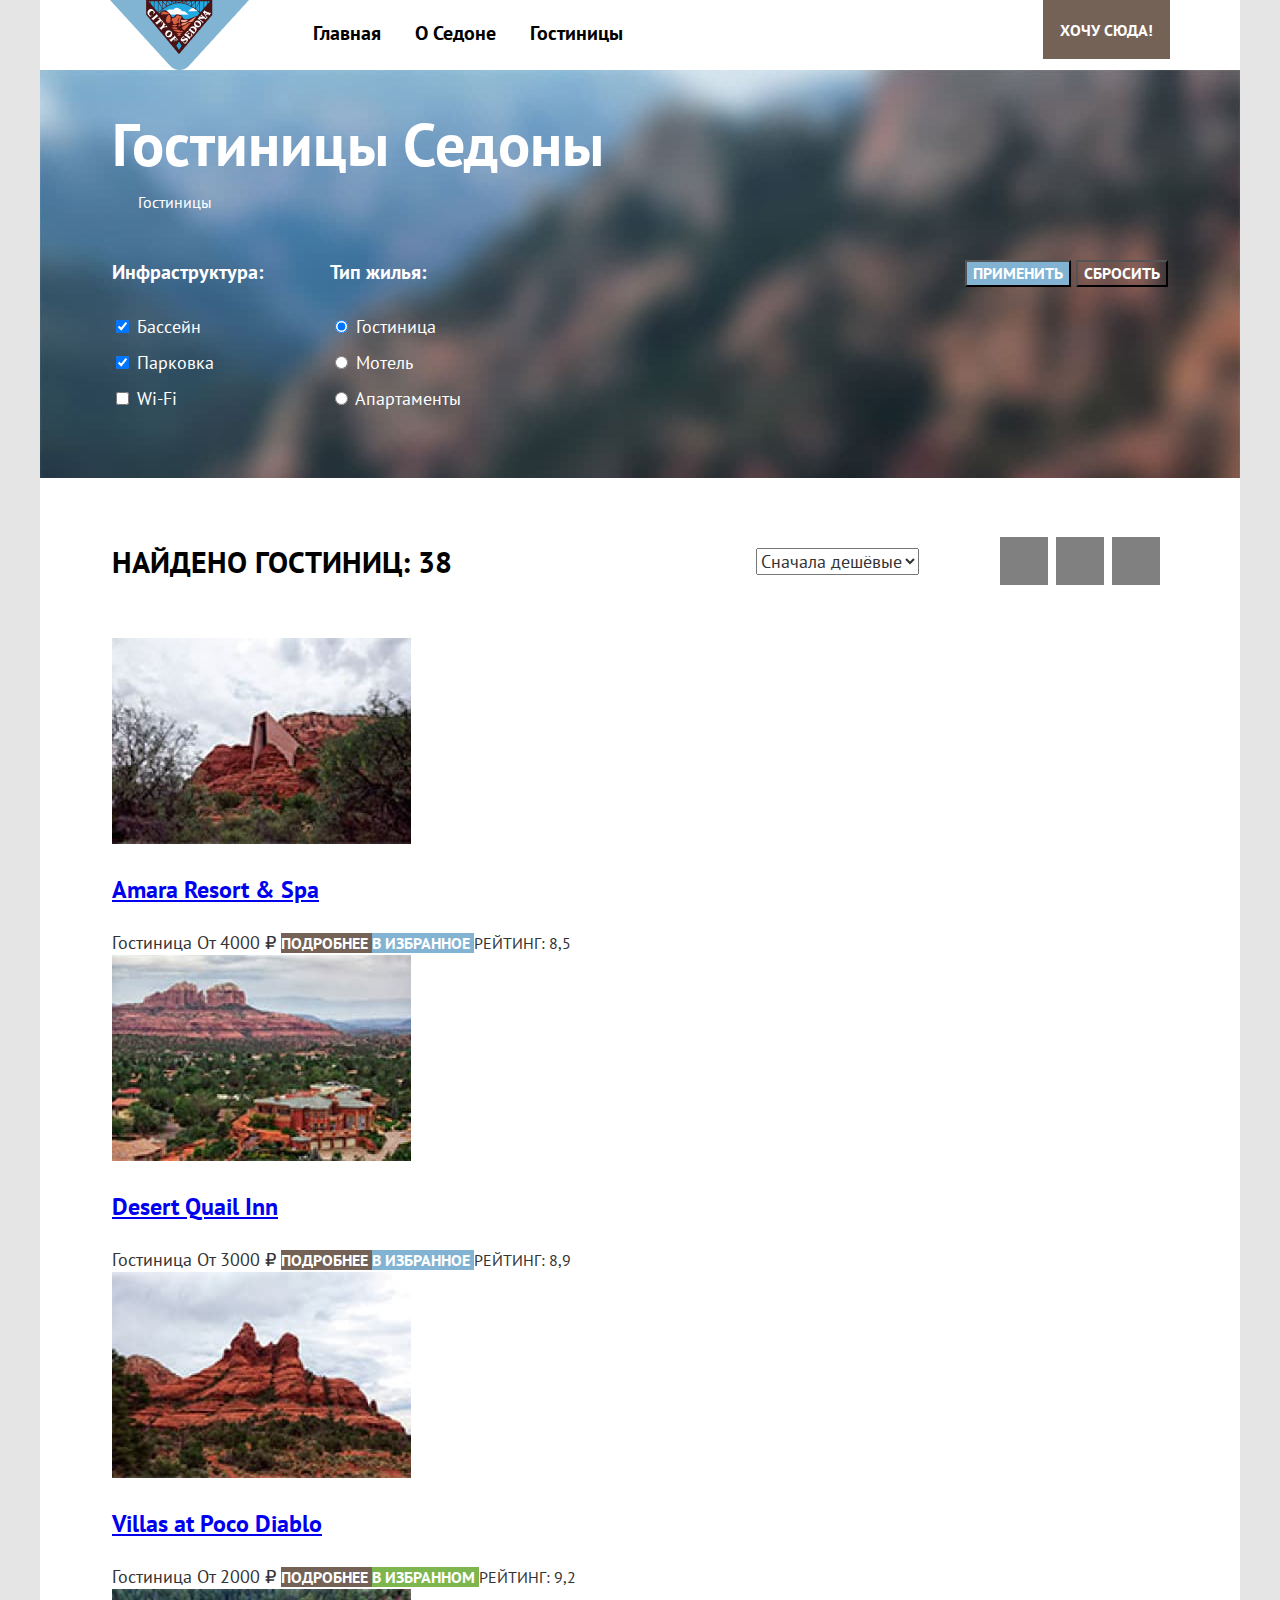
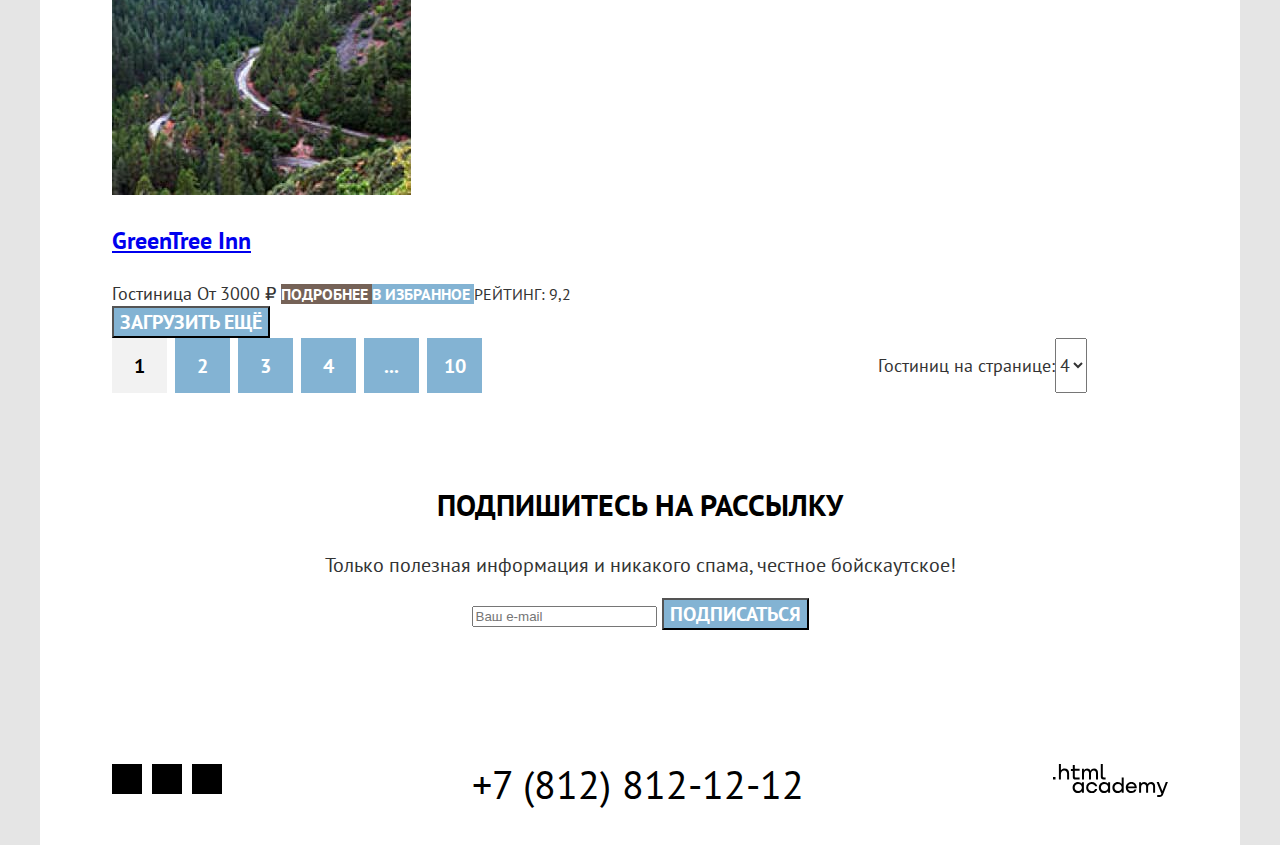
==== catalog.html @ 5d9c69cf "Микросетки на флексах" ====
<!DOCTYPE html>
<html lang="ru">
  <head>
    <meta charset="utf-8">
    <title>Каталог</title>
    <link rel="stylesheet" href="styles/styles.css">
  </head>
  <body>
    <div class="page-container">
      <header class="page-header">
        <nav class="navigation">
          <a class="navigation-logo" href="index.html">
            <img class="page-header-logo" src="images/logo-header.png" width="139" height="70" alt="Логотип города Седона">
          </a>
          <ul class="navigation-list">
            <li class="navigation-item">
              <a href="index.html" class="navigation-link">
                Главная
              </a>
            </li>
            <li class="navigation-item">
              <a href="#" class="navigation-link">
                О Седоне
              </a>
            </li>
            <li class="navigation-item">
              <a class="navigation-link navigation-link-current">
                Гостиницы
              </a>
            </li>
          </ul>
          <ul class="navigation-list navigation-user">
            <li class="navigation-item">
              <a href="#" class="navigation-link navigation-link-current">
                <span class="visually-hidden">
                  Поиск
                </span>
              </a>
            </li>
            <li class="navigation-item">
              <a href="#" class="navigation-link">
                <span class="visually-hidden">
                  Избранное
                </span>
              </a>
            </li>
            <li class="navigation-item">
              <a class="navigation-link button button-brown">
                Хочу сюда!
              </a>
            </li>
          </ul>
        </nav>
      </header>
      <main class="main-inner main-container">
        <section class="inner-header">
          <h1 class="inner-header-title">
            Гостиницы Седоны
          </h1>
          <ul class="breadcrumbs">
            <li class="breadcrumbs-item">
              <a class="breadcrumbs-link" href="index.html">
                <span class="visually-hidden">Главная</span>
              </a>
            </li>
            <li class="breadcrumbs-item">
              <a class="breadcrumbs-link">
                Гостиницы
              </a>
            </li>
          </ul>
          <section class="catalog-filter">
            <h2 class="visually-hidden">
              Фильтрация гостиниц
            </h2>
            <form class="catalog-filter-form" method="get" action="https://echo.htmlacademy.ru/">
              <fieldset class="catalog-filter-group">
                <legend class="catalog-filter-title">
                  Инфраструктура:
                </legend>
                <ul class="catalog-filter-list">
                  <li class="catalog-filter-item">
                    <label class="control">
                      <input class="control-input" type="checkbox" name="pool" checked>
                      Бассейн
                    </label>
                  </li>
                  <li class="catalog-filter-item">
                    <label class="control">
                      <input class="control-input" type="checkbox" name="parking" checked>
                      Парковка
                    </label>
                  </li>
                  <li class="catalog-filter-item">
                    <label class="control">
                      <input class="control-input" type="checkbox" name="wi-fi">
                      Wi-Fi
                    </label>
                  </li>
                </ul>
              </fieldset>
              <fieldset class="catalog-filter-group">
                <legend class="catalog-filter-title">
                  Тип жилья:
                </legend>
                <ul class="catalog-filter-list">
                  <li class="catalog-filter-item">
                    <label class="control">
                      <input class="control-input" type="radio" name="hotel" checked>
                      Гостиница
                    </label>
                  </li>
                  <li class="catalog-filter-item">
                    <label class="control">
                      <input class="control-input" type="radio" name="motel">
                      Мотель
                    </label>
                  </li>
                  <li class="catalog-filter-item">
                    <label class="control">
                      <input class="control-input" type="radio" name="apartments">
                      Апартаменты
                    </label>
                  </li>
                </ul>
              </fieldset>
              <div class="catalog-filter-buttons">
                <button class="button catalog-filter-button-submit button-blue" type="submit">
                  Применить
                </button>
                <button class="button catalog-filter-button-reset" type="reset">
                  Сбросить
                </button>
              </div>
            </form>
          </section>
        </section>
        <section class="catalog-products">
          <div class="catalog-products-wrapper">
            <h2 class="catalog-products-title">
              Найдено гостиниц: 38
            </h2>
            <select class="select-control" aria-label="Сортировка">
              <option value="cheap">
                Сначала дешёвые
              </option>
            </select>
            <a href="#" class="button button-current">
              <span class="visually-hidden">
                Показать карточки
              </span>
            </a>
            <a href="#" class="button">
              <span class="visually-hidden">
                Показать карточки с описанием
              </span>
            </a>
            <a href="#" class="button">
              <span class="visually-hidden">
                Показать список
              </span>
            </a>
          </div>
          <ul class="product-list">
            <li class="product-card">
              <a class="product-card-link" href="#">
                <img class="product-card-image" src="images/hotel-1.jpg" width="299" height="206" alt="Отель Седоны">
                <h3 class="product-card-title">
                  Amara Resort & Spa
                </h3>
              </a>
              <span class="product-card-type-of-housing">
                Гостиница
              </span>
              <span class="product-card-price">
                От 4000 ₽
              </span>
              <a class="button button-more button-brown" href="#">
                Подробнее
              </a>
              <a class="button button-favourites button-blue" href="#">
                В избранное
              </a>
              <span class="visually-hidden">
                4 звезды
              </span>
              <span class="product-card-rating">
                Рейтинг: 8,5
              </span>
            </li>
            <li class="product-card">
              <a class="product-card-link" href="#">
                <img class="product-card-image" src="images/hotel-2.jpg" width="299" height="206" alt="Отель Седоны">
                <h3 class="product-card-title">
                  Desert Quail Inn
                </h3>
              </a>
              <span class="product-card-type-of-housing">
                Гостиница
              </span>
              <span class="product-card-price">
                От 3000 ₽
              </span>
              <a class="button button-more button-brown" href="#">
                Подробнее
              </a>
              <a class="button button-favourites button-blue" href="#">
                В избранное
              </a>
              <span class="visually-hidden">
                3 звезды
              </span>
              <span class="product-card-rating">
                Рейтинг: 8,9
              </span>
            </li>
            <li class="product-card">
              <a class="product-card-link" href="#">
                <img class="product-card-image" src="images/hotel-3.jpg" width="299" height="206" alt="Отель Седоны">
                <h3 class="product-card-title">
                  Villas at Poco Diablo
                </h3>
              </a>
              <span class="product-card-type-of-housing">
                Гостиница
              </span>
              <span class="product-card-price">
                От 2000 ₽
              </span>
              <a class="button button-more button-brown" href="#">
                Подробнее
              </a>
              <a class="button button-favourites button-favourites-current button-blue" href="#">
                В избранном
              </a>
              <span class="visually-hidden">
                2 звезды
              </span>
              <span class="product-card-rating">
                Рейтинг: 9,2
              </span>
            </li>
            <li class="product-card">
              <a class="product-card-link" href="#">
                <img class="product-card-image" src="images/hotel-4.jpg" width="299" height="206" alt="Отель Седоны">
                <h3 class="product-card-title">
                  GreenTree Inn
                </h3>
              </a>
              <span class="product-card-type-of-housing">
                Гостиница
              </span>
              <span class="product-card-price">
                От 3000 ₽
              </span>
              <a class="button button-more button-brown" href="#">
                Подробнее
              </a>
              <a class="button button-favourites button-blue" href="#">
                В избранное
              </a>
              <span class="visually-hidden">
                2 звезды
              </span>
              <span class="product-card-rating">
                Рейтинг: 9,2
              </span>
            </li>
          </ul>
          <button class="button pagination-show-more button-blue">
            Загрузить ещё
          </button>
          <div class="pagination-container">
            <ol class="pagination">
              <li class="pagination-item">
                <a class="pagination-link pagination-current">
                  1
                </a>
              </li>
              <li class="pagination-item">
                <a class="pagination-link" href="#">
                  2
                </a>
              </li>
              <li class="pagination-item">
                <a class="pagination-link" href="#">
                  3
                </a>
              </li>
              <li class="pagination-item">
                <a class="pagination-link" href="#">
                  4
                </a>
              </li>
              <li class="pagination-item">
                <a class="pagination-link" href="#">
                  ...
                </a>
              </li>
              <li class="pagination-item">
                <a class="pagination-link" href="#">
                  10
                </a>
              </li>
            </ol>
            <label class="count-items" for="count-items">
              Гостиниц на странице:
            </label>
            <select id="count-items" class="select-control">
              <option value="4" selected>4</option>
            </select>
          </div>
        </section>
      </main>
      <footer class="page-footer catalog-footer">
        <section class="subscription">
          <h2 class="subscription-title">
            Подпишитесь на рассылку
          </h2>
          <p>
            Только полезная информация и никакого спама,
      честное бойскаутское!
          </p>
          <form class="subscription-form" method="post" action="https://echo.htmlacademy.ru/">
            <label class="visually-hidden" for="subscription-email">E-mail</label>
            <input class="field" id="subscription-email" type="email" name="subscription-email"
            placeholder="Ваш e-mail" required>
            <button class="button subscription-button button-blue" type="submit">
              Подписаться
            </button>
          </form>
        </section>
        <div class="footer-container">
          <section class="footer-social">
            <h2 class="footer-social-title visually-hidden">
              Социальные сети
            </h2>
            <ul class="footer-social-list">
              <li class="footer-social-item">
                <a class="footer-social-link" href="https://twitter.com/htmlacademy_ru">
                  <span class="visually-hidden">
                    Twitter
                  </span>
                </a>
              </li>
              <li class="footer-social-item">
                <a class="footer-social-link" href="https://www.facebook.com/htmlacademy">
                  <span class="visually-hidden">
                    Facebook
                  </span>
                </a>
              </li>
              <li class="footer-social-item">
                <a class="footer-social-link" href="https://www.youtube.com/c/HTMLAcademyRUS">
                  <span class="visually-hidden">
                    YouTube
                  </span>
                </a>
              </li>
            </ul>
          </section>
          <section class="footer-contacts">
            <h2 class="footer-contacts-title visually-hidden">
              Контакты
            </h2>
            <a class="footer-contacts-phone" href="tel:+78128121212">+7 (812) 812-12-12</a>
          </section>
          <section class="footer-copyright">
            <h2 class="footer-copyright-title visually-hidden">
              Html Academy
            </h2>
            <a class="footer-copyright-link" href="https://htmlacademy.ru/">
              <img src="images/html-academy.svg" width="115" height="33" class="footer-copyright-logo" alt="Логотип html academy">
            </a>
          </section>
        </div>
      </footer>
    </div>
  </body>
</html>
---- styles/styles.css ----
@font-face {
    font-family: "PT Sans";
    font-style: normal;
    font-weight: 400;
    src: url("../fonts/ptsans-400.woff2") format("woff2");
    font-display: swap;
}

@font-face {
    font-family: "PT Sans";
    font-style: normal;
    font-weight: 700;
    src: url("../fonts/ptsans-700.woff2") format("woff2");
    font-display: swap;
}

html {
  height: 100%;
}

body {
    margin: 0;
    display: flex;
    flex-direction: column;
    min-height: 100%;
    font-family: "PT Sans", sans-serif;
    font-size: 20px;
    line-height: 26px;
    background: #E5E5E5;
    color: #000000;
}

.visually-hidden {
  position: absolute;
  width: 1px;
  height: 1px;
  margin: -1px;
  padding: 0;
  border: 0;
  clip: rect(0 0 0 0);
  overflow: hidden;
}

.page-container {
  margin: 0 auto;
  width: 1200px;
  background-color: #FFFFFF;
}

.navigation {
  display: flex;
  width: 1060px;
  margin: 0 auto;
}

.navigation-logo {
  width: 139px;
  height: 70px;
  margin-right: 47px;
}

.navigation-list {
  margin: 0;
  padding: 0;
  width: 450px;
  list-style-type: none;
  display: flex;
  flex-wrap: wrap;
}

.navigation-link {
    text-decoration: none;
    color: #000000;
    font-weight: 700;
    text-align: center;
    display: block;
    padding: 20px 17px 19px 17px;
}

.navigation-user {
  max-width: 320px;
  margin-left: auto;
  justify-content: flex-end;
}

.navigation-user .navigation-link {
  min-width: 18px;
  min-height: 18px;
}

.navigation .button {
    font-size: 16px;
    line-height: 20px;
    font-weight: 700;
}

.button-brown {
    color: #FFFFFF;
    background: #756257;
}

.button-blue {
    color: #FFFFFF;
    background: #83B3D3;
}

.button {
    text-align: center;
    text-transform: uppercase;
    font-weight: 700;
    text-decoration: none;
    font-family: "PT Sans";
}

.main-index {
    background-image: url("../images/index-background.jpg");
    background-size: 100% auto;
    background-repeat: no-repeat;
}

.main-container {
  flex-grow: 1;
  padding-top: 51px;
}

.promo-logo {
  display: block;
  margin: 0 auto;
  margin-bottom: 145px;
}

.promo-text {
    font-size: 22px;
    line-height: 36px;
    text-align: center;
    color: #333333;
    width: 720px;
    margin: 0 auto;
    margin-bottom: 80px;
}

.promo-bold {
    font-size: 30px;
    text-transform: uppercase;
    font-weight: 700;
    color: #000000;
    display: block;
    margin-bottom: 31px;
}

.advantages-list {
  margin: 0;
  padding: 0;
  display: flex;
  width: 1200px;
  flex-wrap: wrap;
  list-style-type: none;
}

.advantages-item {
     background: rgba(131, 179, 211, 0.12);
     text-align: center;
     width: 400px;
     padding-top: 97px;
     padding-bottom: 108px;
     color: #333333;
}

.advantages-item:nth-child(2), .advantages-item:first-child {
    color: #FFFFFF;
    background: #83B3D3;
    width: 1200px;
    display: flex;
    flex-wrap: wrap;
    padding: 0;
}

.advantages-item:nth-child(4) {
  background: rgba(131, 179, 211, 0.2);
}

.advantages-item-wrapper {
  width: 400px;
  padding-top: 97px;
  padding-bottom: 87px;
}

.advantages-title {
    font-size: 24px;
    line-height: 28px;
    text-transform: uppercase;
    margin: 0;
    padding: 0;
    margin-bottom: 30px;
}

.advantages-description {
    font-size: 18px;
    line-height: 21px;
    width: 250px;
    margin: 0 auto;
}

.advantages-item-wrapper .advantages-description {
  width: 220px;
}

.advantages-description .line {
  display: block;
  margin-bottom: 30px;
}

.advantages-city-list {
    background: #FFFFFF;
    display: flex;
    width: 1200px;
    margin: 0;
    padding: 0;
    list-style-type: none;
}

.advantages-city-item {
    background: rgba(131, 179, 211, 0.12);
    color: #000000;
    width: 400px;
    padding-top: 184px;
    padding-bottom: 79px;
}

.advantages-city-item:nth-child(2) {
    background: #FFFFFF;
}

.advantages-city-title {
  font-size: 24px;
  line-height: 28px;
  margin: 0;
  padding: 0;
  text-transform: uppercase;
  margin-bottom: 20px;
}

.advantages-city-description {
  font-size: 18px;
  line-height: 21px;
  width: 250px;
  margin: 0 auto;
  text-align: center;
}

.interested {
  padding-top: 91px;
  padding-bottom: 93px;
}

.interested-title {
    font-size: 30px;
    line-height: 36px;
    text-align: center;
    text-transform: uppercase;
    font-weight: bold;
    margin: 0 0 29px 0;
    padding: 0;
}

.interested-description {
    font-size: 22px;
    text-align: center;
    color: #333333;
    width:720px;
    margin: 0 auto 56px auto;
}

.interested-button {
    line-height: 36px;
    margin: 0 auto;
}

.subscription {
    background-image: url("../images/background-footer.jpg");
    background-size: 100% auto;
    background-repeat: no-repeat;
    background-color: #000000;
    color: #FFFFFF;
    text-align: center;
    padding-top: 94px;
    padding-bottom: 94px;
}

.subscription-title {
    font-size: 30px;
    line-height: 36px;
    font-weight: 700;
    text-transform: uppercase;
    margin: 0 auto 29px auto;
    padding: 0;
}

.subscription-text {
    font-size: 22px;
    line-height: 26px;
    margin: 0 auto 46px auto;
    width: 720px;
}

.subscription-button {
    font-family: "PT Sans";
    font-size: 20px;
    line-height: 26px;
    font-weight: 700;
}

.footer-container {
  display: flex;
  padding: 40px 72px;
}

.footer-social {
  width: 110px;
  margin-right: auto;
}

.footer-social-list {
  list-style-type: none;
  margin: 0;
  padding: 0;
  display: flex;
  flex-wrap: wrap;
}

.footer-social-item {
  background-color: black;
  width: 30px;
  height: 30px;
  margin-right: 10px;
  margin-bottom: 10px;
}

.footer-social-item:nth-child(3n) {
  margin-right:0;
}

.footer-contacts {
  width: 720px;
  margin: 0 auto;
  text-align: center;
}

.footer-contacts-phone {
    font-size: 40px;
    line-height: 40px;
    text-align: center;
    text-transform: uppercase;
    text-decoration: none;
    color: #000000;
}

.footer-copyright {
  width: 115px;
  margin-left: auto;
}

.catalog-footer .subscription{
    background: none;
    background-color: #FFFFFF;
    color: #000000;
}

.catalog-footer p {
    color: #333333;
}

.main-inner {
  background: url("../images/catalog-background.jpg");
  background-size: 100% auto;
  background-repeat: no-repeat;
  padding: 35px 72px 0 72px;
}

.inner-header {
    color: #FFFFFF;
    padding-bottom: 83px;
}

.inner-header-title {
    font-weight: 700;
    font-size: 60px;
    line-height: 78px;
    margin: 0 0 5px 0;
    padding: 0;
}

.breadcrumbs {
  padding: 0;
  margin: 0 0 45px 0;
  list-style-type: none;
  display: flex;
  flex-wrap: wrap;
}

.breadcrumbs-link {
    font-size: 16px;
    line-height: 21px;
    text-decoration: none;
    color: #FFFFFF;
    margin-right: 26px;
}

.control {
    font-size: 18px;
    line-height: 23px;
}

.catalog-filter-form {
  display: flex;
}

.catalog-filter-group {
  max-width: 180px;
  border: none;
  margin: 0;
  padding: 0;
  margin-right: 67px;
}

.catalog-filter-title {
  padding: 0;
  margin-bottom: 30px;
  font-weight: 700;
}

.catalog-filter-list {
  margin: 0;
  padding: 0;
  list-style-type: none;
  font-size: 18px;
  line-height: 23px;
}

.catalog-filter-item:not(:last-child) {
  margin-bottom: 13px;
}

.catalog-filter-buttons {
  margin-left: auto;
}

.catalog-filter button {
    font-family: "PT Sans";
    color: #FFFFFF;
    font-weight: 700;
    font-size: 16px;
    line-height: 21px;
}

.catalog-filter-button-reset {
    background: transparent;
}

.catalog-products {
  padding-top: 44px;
}

.catalog-products-wrapper {
  display: flex;
  align-items: center;
  margin-bottom: 53px;
}

.catalog-products-title {
    font-weight: 700;
    font-size: 30px;
    line-height: 39px;
    text-transform: uppercase;
    margin: 0;
    margin-right: auto;
    padding: 0;
}

.select-control {
    font-family: "PT Sans";
    font-size: 18px;
    line-height: 23px;
    color: #333333;
    margin-right: 81px;
}

.catalog-products-wrapper .button {
  background-color: grey;
  width: 48px;
  height: 48px;
  margin-right: 8px;
}

.product-list {
  list-style-type: none;
  margin: 0;
  padding: 0;
}

.product-card-title {
    font-weight: 700;
    font-size: 24px;
    line-height: 31px;
}

.product-card-type-of-housing, .product-card-price {
    font-size: 18px;
    line-height: 23px;
    color: #333333
}

.button-more, .button-favourites {
    font-size: 16px;
    line-height: 21px;
}

.product-card-rating {
    font-size: 16px;
    line-height: 21px;
    text-align: center;
    text-transform: uppercase;
    color: #333333;
}

.button-favourites-current {
    background: #7DB54F;
}

.pagination-show-more {
    font-size: 20px;
    line-height: 26px;
}

.pagination-container {
  display: flex;
}

.pagination {
  margin: 0;
  padding: 0;
  list-style-type: none;
  display: flex;
  margin-right: auto;
}

.pagination-item:not(:last-child) {
  margin-right: 8px;
}

.pagination-link {
    color: #FFFFFF;
    font-weight: 700;
    font-size: 20px;
    line-height: 26px;
    text-decoration: none;
    text-transform: uppercase;
    background-color: #83B3D3;
    text-align: center;
    display: block;
    width: 55px;
    height: 55px;
    padding: 15px;
    box-sizing: border-box;

}

.pagination-current {
    color: #000000;
    background-color: #F2F2F2;
}

.count-items {
    font-size: 18px;
    line-height: 23px;
    color: #333333;
    align-self: center;
}
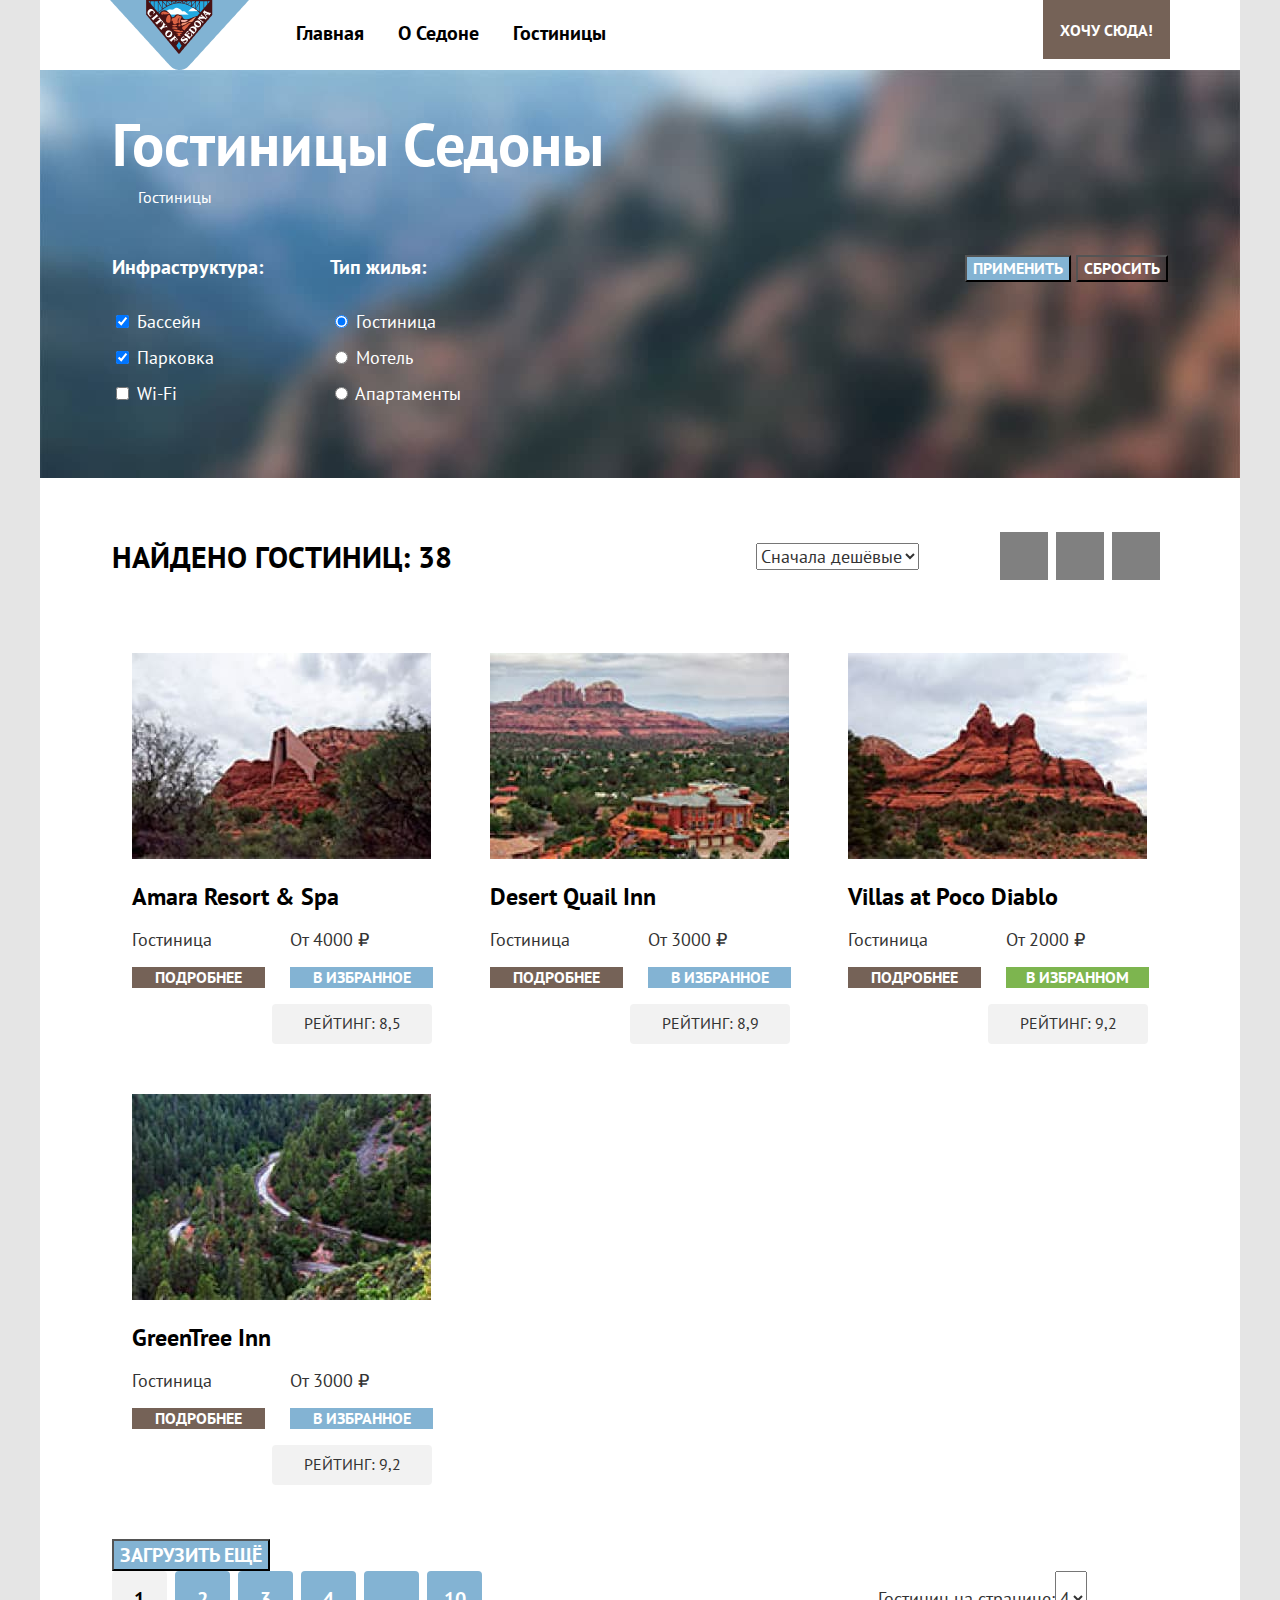
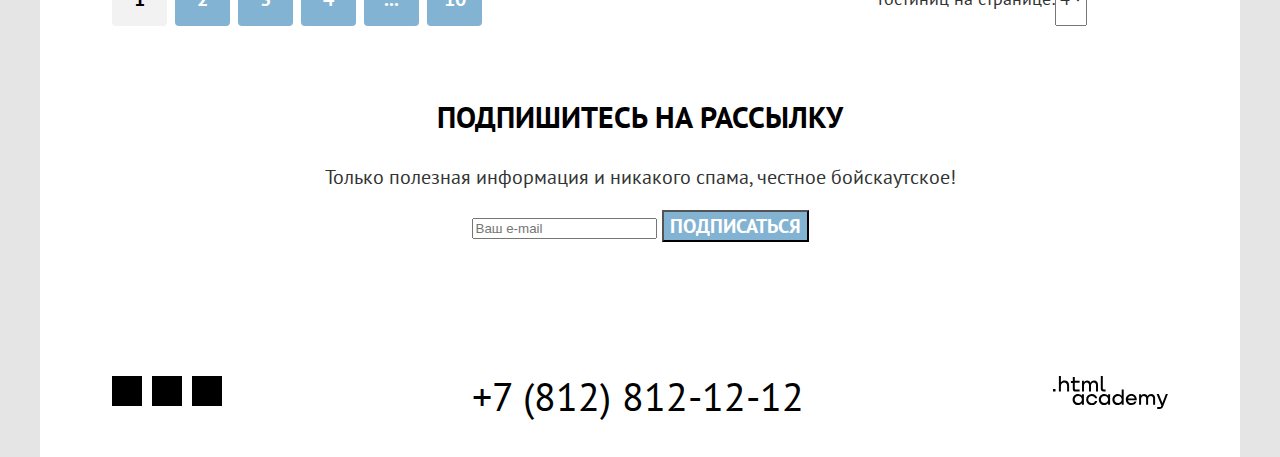
==== commit 3520eb3f: "Сетка карточек, карточки на гридах" ====
--- a/catalog.html
+++ b/catalog.html
@@ -169,18 +169,20 @@
                   Amara Resort & Spa
                 </h3>
               </a>
-              <span class="product-card-type-of-housing">
-                Гостиница
-              </span>
-              <span class="product-card-price">
-                От 4000 ₽
-              </span>
-              <a class="button button-more button-brown" href="#">
-                Подробнее
-              </a>
-              <a class="button button-favourites button-blue" href="#">
-                В избранное
-              </a>
+              <div class="product-card-wrapper">
+                <span class="product-card-type-of-housing">
+                  Гостиница
+                </span>
+                <span class="product-card-price">
+                  От 4000 ₽
+                </span>
+                <a class="button button-more button-brown" href="#">
+                  Подробнее
+                </a>
+                <a class="button button-favourites button-blue" href="#">
+                  В избранное
+                </a>
+              </div>
               <span class="visually-hidden">
                 4 звезды
               </span>
@@ -195,18 +197,20 @@
                   Desert Quail Inn
                 </h3>
               </a>
-              <span class="product-card-type-of-housing">
-                Гостиница
-              </span>
-              <span class="product-card-price">
-                От 3000 ₽
-              </span>
-              <a class="button button-more button-brown" href="#">
-                Подробнее
-              </a>
-              <a class="button button-favourites button-blue" href="#">
-                В избранное
-              </a>
+              <div class="product-card-wrapper">
+                <span class="product-card-type-of-housing">
+                  Гостиница
+                </span>
+                <span class="product-card-price">
+                  От 3000 ₽
+                </span>
+                <a class="button button-more button-brown" href="#">
+                  Подробнее
+                </a>
+                <a class="button button-favourites button-blue" href="#">
+                  В избранное
+                </a>
+              </div>
               <span class="visually-hidden">
                 3 звезды
               </span>
@@ -221,18 +225,20 @@
                   Villas at Poco Diablo
                 </h3>
               </a>
-              <span class="product-card-type-of-housing">
-                Гостиница
-              </span>
-              <span class="product-card-price">
-                От 2000 ₽
-              </span>
-              <a class="button button-more button-brown" href="#">
-                Подробнее
-              </a>
-              <a class="button button-favourites button-favourites-current button-blue" href="#">
-                В избранном
-              </a>
+              <div class="product-card-wrapper">
+                <span class="product-card-type-of-housing">
+                  Гостиница
+                </span>
+                <span class="product-card-price">
+                  От 2000 ₽
+                </span>
+                <a class="button button-more button-brown" href="#">
+                  Подробнее
+                </a>
+                <a class="button button-favourites button-favourites-current button-blue" href="#">
+                  В избранном
+                </a>
+              </div>
               <span class="visually-hidden">
                 2 звезды
               </span>
@@ -247,18 +253,20 @@
                   GreenTree Inn
                 </h3>
               </a>
-              <span class="product-card-type-of-housing">
-                Гостиница
-              </span>
-              <span class="product-card-price">
-                От 3000 ₽
-              </span>
-              <a class="button button-more button-brown" href="#">
-                Подробнее
-              </a>
-              <a class="button button-favourites button-blue" href="#">
-                В избранное
-              </a>
+              <div class="product-card-wrapper">
+                <span class="product-card-type-of-housing">
+                  Гостиница
+                </span>
+                <span class="product-card-price">
+                  От 3000 ₽
+                </span>
+                <a class="button button-more button-brown" href="#">
+                  Подробнее
+                </a>
+                <a class="button button-favourites button-blue" href="#">
+                  В избранное
+                </a>
+              </div>
               <span class="visually-hidden">
                 2 звезды
               </span>
--- a/styles/styles.css
+++ b/styles/styles.css
@@ -56,7 +56,7 @@
 .navigation-logo {
   width: 139px;
   height: 70px;
-  margin-right: 47px;
+  margin-right: 30px;
 }
 
 .navigation-list {
@@ -360,16 +360,6 @@
   margin-left: auto;
 }
 
-.catalog-footer .subscription{
-    background: none;
-    background-color: #FFFFFF;
-    color: #000000;
-}
-
-.catalog-footer p {
-    color: #333333;
-}
-
 .main-inner {
   background: url("../images/catalog-background.jpg");
   background-size: 100% auto;
@@ -386,7 +376,7 @@
     font-weight: 700;
     font-size: 60px;
     line-height: 78px;
-    margin: 0 0 5px 0;
+    margin: 0;
     padding: 0;
 }
 
@@ -496,12 +486,40 @@
   list-style-type: none;
   margin: 0;
   padding: 0;
+  display: grid;
+  grid-template-columns: repeat(3, 340px);
+  gap: 10px 18px;
+  margin-bottom: 34px;
+}
+
+.product-card {
+  display: flex;
+  flex-direction: column;
+  padding: 20px;
+}
+
+.product-card-wrapper {
+  display: grid;
+  grid-template-columns: 133px 143px;
+  gap: 16px 25px;
+  margin-bottom: 16px;
+}
+
+.product-card-link {
+  text-decoration: none;
+}
+
+.product-card-image {
+  margin-bottom: 16px;
 }
 
 .product-card-title {
     font-weight: 700;
     font-size: 24px;
     line-height: 31px;
+    color: #000000;
+    margin: 0;
+    margin-bottom: 16px;
 }
 
 .product-card-type-of-housing, .product-card-price {
@@ -521,6 +539,11 @@
     text-align: center;
     text-transform: uppercase;
     color: #333333;
+    margin-left: auto;
+    width: 160px;
+    background-color: #F2F2F2;
+    padding: 9px 0px 10px 0px;
+    border-radius: 4px;
 }
 
 .button-favourites-current {
@@ -562,7 +585,7 @@
     height: 55px;
     padding: 15px;
     box-sizing: border-box;
-
+    border-radius: 4px;
 }
 
 .pagination-current {
@@ -576,3 +599,14 @@
     color: #333333;
     align-self: center;
 }
+
+.catalog-footer .subscription{
+  background: none;
+  background-color: #FFFFFF;
+  color: #000000;
+  padding-top: 73px;
+}
+
+.catalog-footer p {
+  color: #333333;
+}
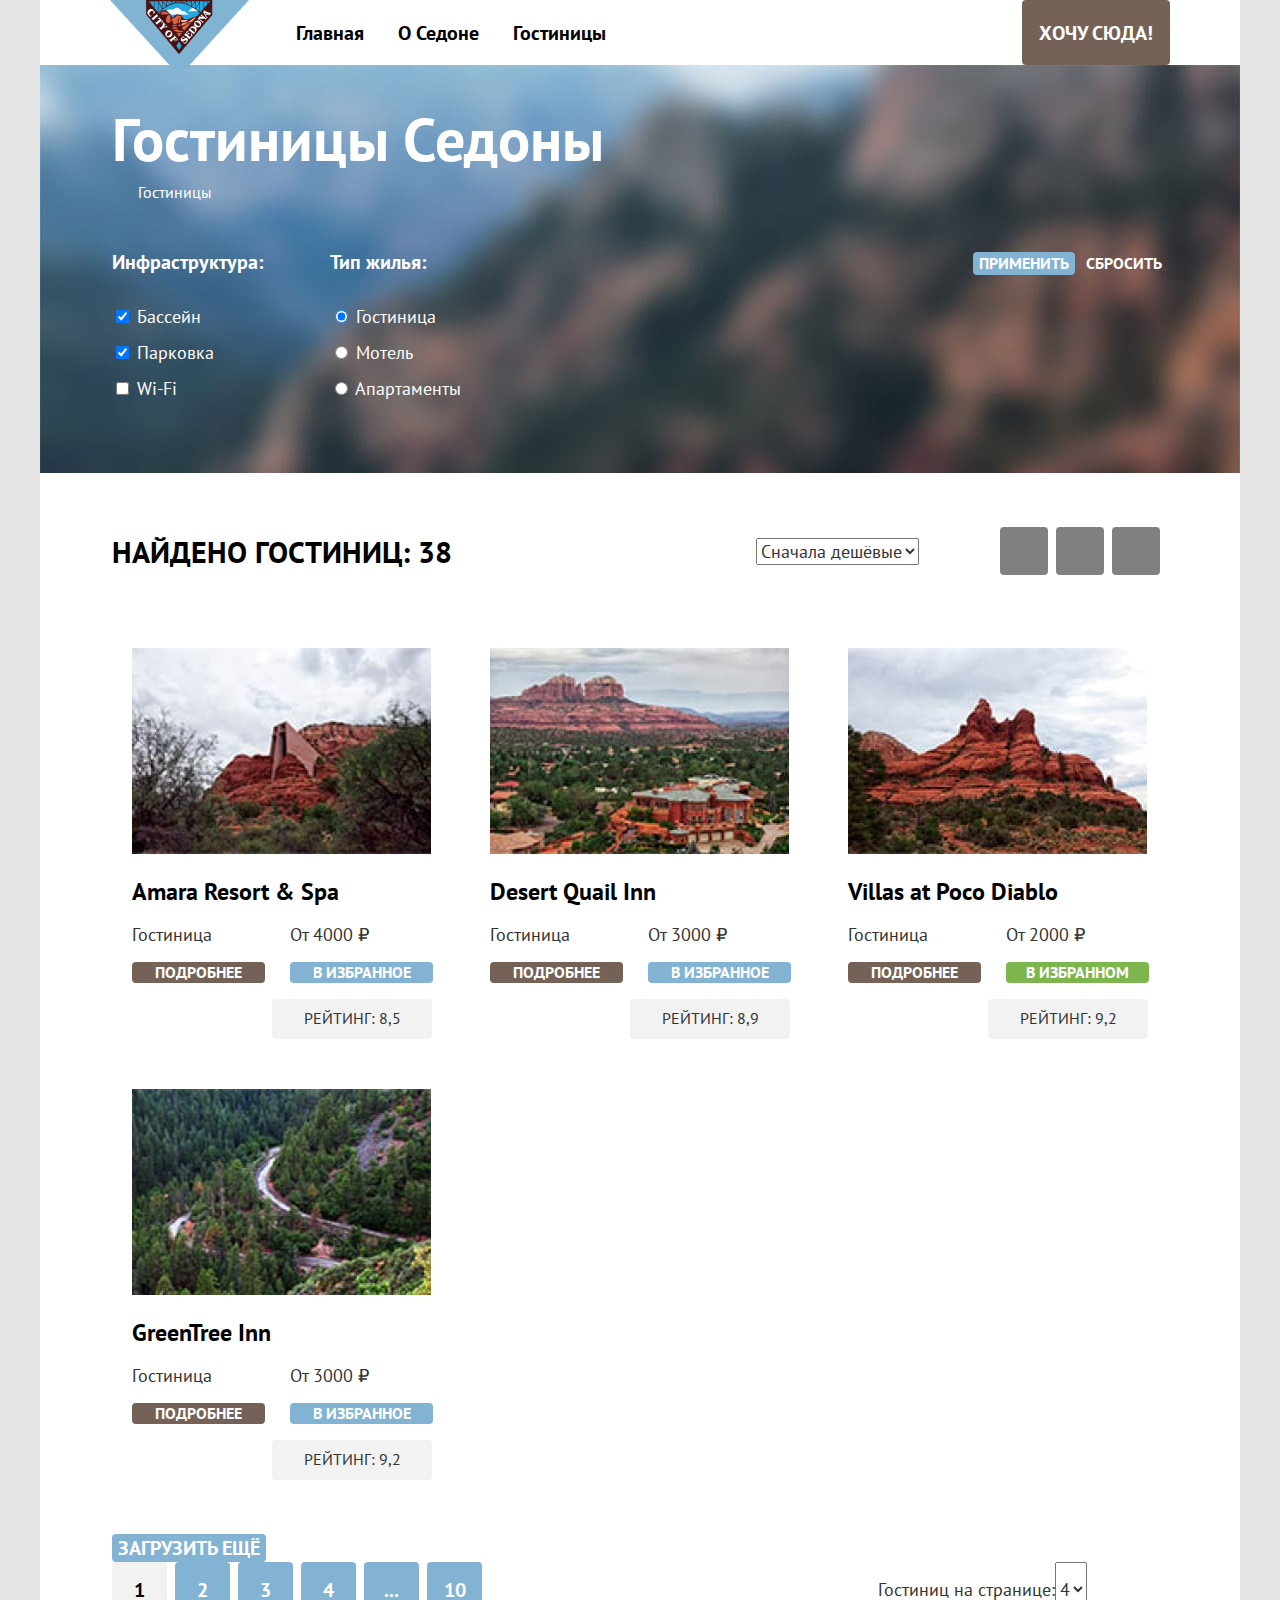
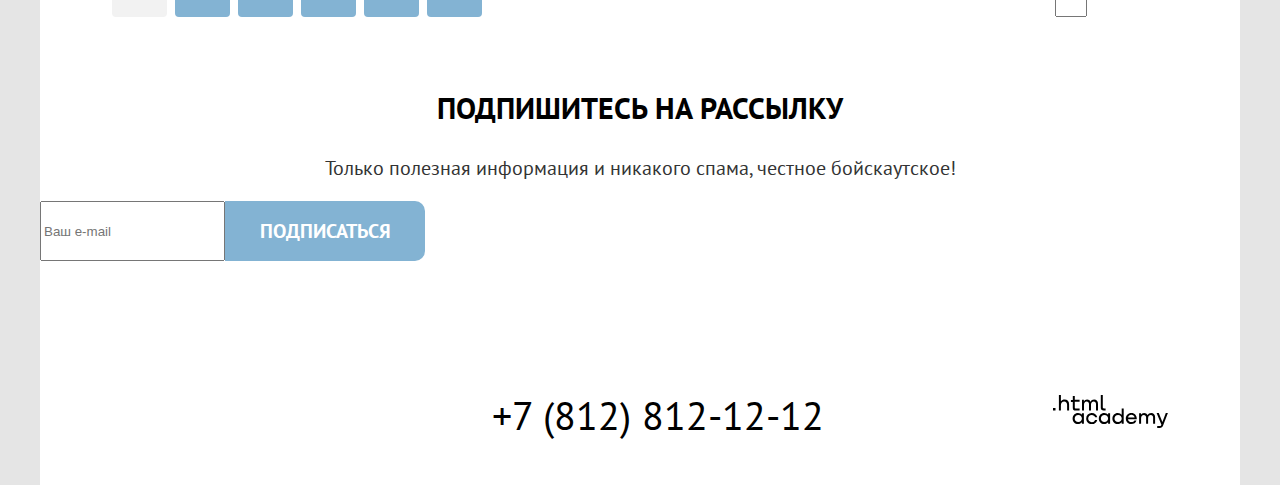
==== commit cb6be216: "Вставка свг и отрисовка состояний" ====
--- a/catalog.html
+++ b/catalog.html
@@ -45,7 +45,7 @@
               </a>
             </li>
             <li class="navigation-item">
-              <a class="navigation-link button button-brown">
+              <a class="navigation-link button">
                 Хочу сюда!
               </a>
             </li>
@@ -176,7 +176,7 @@
                 <span class="product-card-price">
                   От 4000 ₽
                 </span>
-                <a class="button button-more button-brown" href="#">
+                <a class="button button-more" href="#">
                   Подробнее
                 </a>
                 <a class="button button-favourites button-blue" href="#">
@@ -204,7 +204,7 @@
                 <span class="product-card-price">
                   От 3000 ₽
                 </span>
-                <a class="button button-more button-brown" href="#">
+                <a class="button button-more" href="#">
                   Подробнее
                 </a>
                 <a class="button button-favourites button-blue" href="#">
@@ -232,7 +232,7 @@
                 <span class="product-card-price">
                   От 2000 ₽
                 </span>
-                <a class="button button-more button-brown" href="#">
+                <a class="button button-more" href="#">
                   Подробнее
                 </a>
                 <a class="button button-favourites button-favourites-current button-blue" href="#">
@@ -260,7 +260,7 @@
                 <span class="product-card-price">
                   От 3000 ₽
                 </span>
-                <a class="button button-more button-brown" href="#">
+                <a class="button button-more" href="#">
                   Подробнее
                 </a>
                 <a class="button button-favourites button-blue" href="#">
--- a/styles/styles.css
+++ b/styles/styles.css
@@ -51,6 +51,7 @@
   display: flex;
   width: 1060px;
   margin: 0 auto;
+  height: 65px;
 }
 
 .navigation-logo {
@@ -66,6 +67,7 @@
   list-style-type: none;
   display: flex;
   flex-wrap: wrap;
+  align-items: center;
 }
 
 .navigation-link {
@@ -75,6 +77,14 @@
     text-align: center;
     display: block;
     padding: 20px 17px 19px 17px;
+}
+
+.navigation-link:hover {
+  color: #756257;
+}
+
+.navigation-link:active {
+  color: rgba(117, 98, 87, 0.3);
 }
 
 .navigation-user {
@@ -86,17 +96,70 @@
 .navigation-user .navigation-link {
   min-width: 18px;
   min-height: 18px;
-}
-
-.navigation .button {
+  position: relative;
+}
+
+.navigation-icon {
+  position: absolute;
+  top: 0;
+  right: 0;
+  bottom: 0;
+  left: 0;
+  margin: auto;
+  fill: #000000;
+  position: relative;
+}
+
+.navigation-link:hover .navigation-icon {
+  fill: #756257;
+}
+
+.navigation-link:active .navigation-icon {
+  fill: rgba(117, 98, 87, 0.3);
+}
+
+.navigation-icon-fav::after {
+  content: '12';
+  background-color: #7DB550;
+  position: absolute;
+}
+
+.button-want-here {
     font-size: 16px;
     line-height: 20px;
     font-weight: 700;
-}
-
-.button-brown {
-    color: #FFFFFF;
-    background: #756257;
+    padding: 9px 15px 8px;
+    width: 160px;
+    box-sizing: border-box;
+    margin-left: 20px;
+}
+
+.button {
+  text-align: center;
+  text-transform: uppercase;
+  font-weight: 700;
+  text-decoration: none;
+  font-family: "PT Sans";
+  color: #FFFFFF;
+  background: #756257;
+  border: none;
+  border-radius: 4px;
+  cursor: pointer;
+  display: inline-block;
+}
+
+.button:hover {
+  background-color: #615048;
+  color: white;
+}
+
+.button:active {
+  background-color: #615048;
+  color: white;
+}
+
+.button:focus {
+  border: 3px solid #83B3D3;
 }
 
 .button-blue {
@@ -104,12 +167,18 @@
     background: #83B3D3;
 }
 
-.button {
-    text-align: center;
-    text-transform: uppercase;
-    font-weight: 700;
-    text-decoration: none;
-    font-family: "PT Sans";
+.button-blue:hover {
+  background-color: #68A2CA;
+}
+
+.button-blue:focus {
+  background: #68A2CA;
+  border: 3px solid #756257;
+}
+
+.button-blue:active {
+  background: #68A2CA;
+  opacity: 0.3;
 }
 
 .main-index {
@@ -238,6 +307,50 @@
   padding: 0;
   text-transform: uppercase;
   margin-bottom: 20px;
+  position: relative;
+}
+
+.advantages-city-title-houses::before {
+  width: 74px;
+  height: 72px;
+  position: absolute;
+  top: -102px;
+  content: '';
+  background-image: url("../images/house.svg");
+  background-repeat: no-repeat;
+}
+
+.advantages-city-title-houses::before {
+  width: 75px;
+  height: 72px;
+  position: absolute;
+  top: -95px;
+  left: 163px;
+  content: '';
+  background-image: url("../images/house.svg");
+  background-repeat: no-repeat;
+}
+
+.advantages-city-title-food::before {
+  width: 74px;
+  height: 70px;
+  position: absolute;
+  top: -93px;
+  left: 163px;
+  content: '';
+  background-image: url("../images/food.svg");
+  background-repeat: no-repeat;
+}
+
+.advantages-city-title-souvenirs::before {
+  width: 64px;
+  height: 76px;
+  position: absolute;
+  top: -99px;
+  left: 168px;
+  content: '';
+  background-image: url("../images/gift.svg");
+  background-repeat: no-repeat;
 }
 
 .advantages-city-description {
@@ -273,7 +386,11 @@
 
 .interested-button {
     line-height: 36px;
-    margin: 0 auto;
+    width: 575px;
+    padding: 15px 0 15px 0;
+    border-radius: 10px;
+    position: relative;
+    left: 312px;
 }
 
 .subscription {
@@ -303,11 +420,21 @@
     width: 720px;
 }
 
+.subscription-form {
+  display: flex;
+  height: 60px;
+
+}
+
 .subscription-button {
     font-family: "PT Sans";
     font-size: 20px;
     line-height: 26px;
     font-weight: 700;
+    width: 200px;
+    align-items: center;
+    text-align: center;
+    border-radius: 0px 10px 10px 0px;
 }
 
 .footer-container {
@@ -316,7 +443,7 @@
 }
 
 .footer-social {
-  width: 110px;
+  width: 150px;
   margin-right: auto;
 }
 
@@ -329,15 +456,43 @@
 }
 
 .footer-social-item {
-  background-color: black;
-  width: 30px;
-  height: 30px;
+  width: 40px;
+  height: 40px;
   margin-right: 10px;
   margin-bottom: 10px;
 }
 
 .footer-social-item:nth-child(3n) {
   margin-right:0;
+}
+
+.footer-social-link {
+  display: block;
+  width: 20px;
+  height: 18px;
+  background-position: center;
+  background-repeat: no-repeat;
+}
+
+.footer-social-link svg{
+  fill: #83B3D3;
+}
+
+.footer-social-link:hover svg{
+  fill: #68A2CA;
+}
+
+.footer-social-link:focus svg{
+  padding: 10px 0;
+  border: 3px solid #83B3D3;
+  box-sizing: border-box;
+  border-radius: 10px;
+  fill: #68A2CA;
+}
+
+.footer-social-link:active svg{
+  fill: #68A2CA;
+  opacity: 0.3;
 }
 
 .footer-contacts {
@@ -355,9 +510,43 @@
     color: #000000;
 }
 
+.footer-contacts-phone:hover {
+  color: #756257;
+}
+
+.footer-contacts-phone:focus {
+  border: 3px solid #83B3D3;
+  box-sizing: border-box;
+  border-radius: 10px;
+}
+
+.footer-contacts-phone:active {
+  color: #756257;
+  opacity: 0.3;
+}
+
 .footer-copyright {
   width: 115px;
   margin-left: auto;
+}
+
+.footer-copyright-link svg{
+  fill: #000000;
+}
+
+.footer-copyright-link:hover svg{
+  fill: #756257;
+}
+
+.footer-copyright-link:focus svg{
+  border: 3px solid #83B3D3;
+  box-sizing: border-box;
+  border-radius: 10px;
+}
+
+.footer-copyright-link:active svg{
+  fill: #756257;
+  opacity: 0.3;
 }
 
 .main-inner {
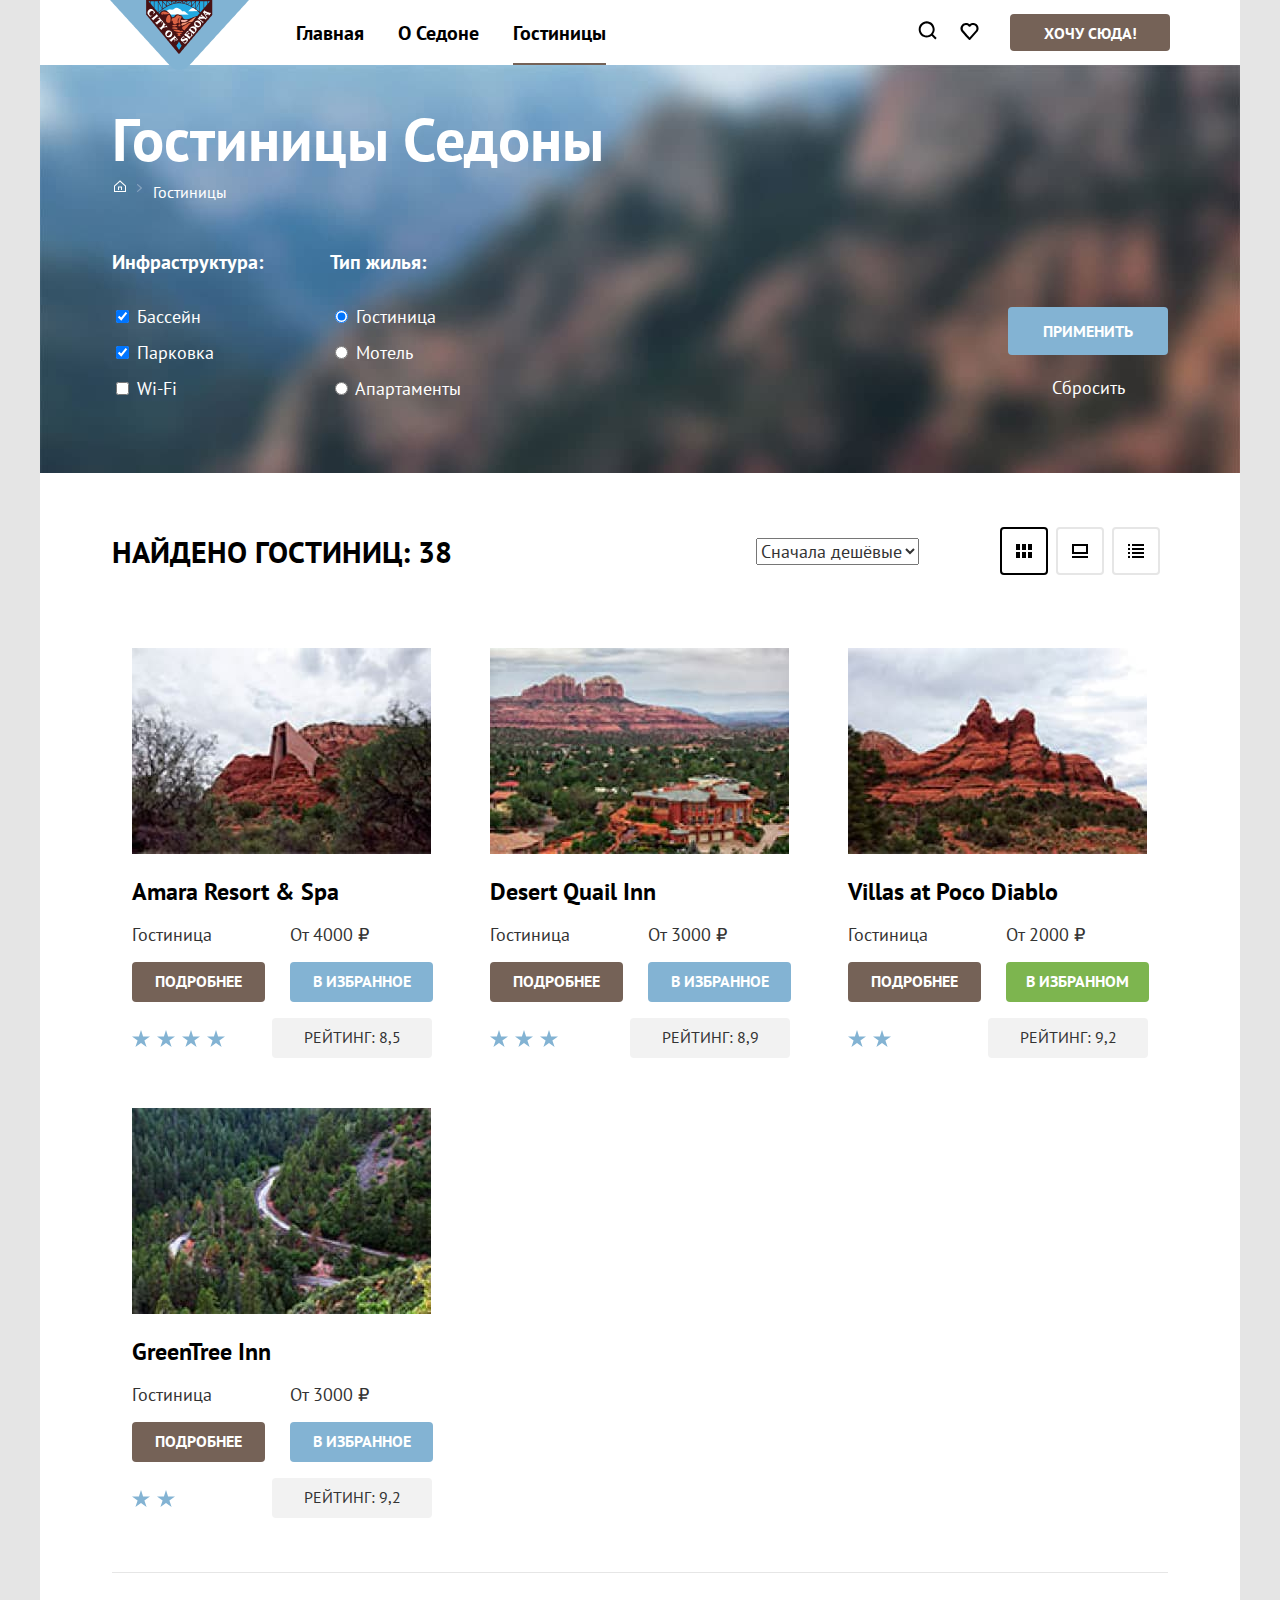
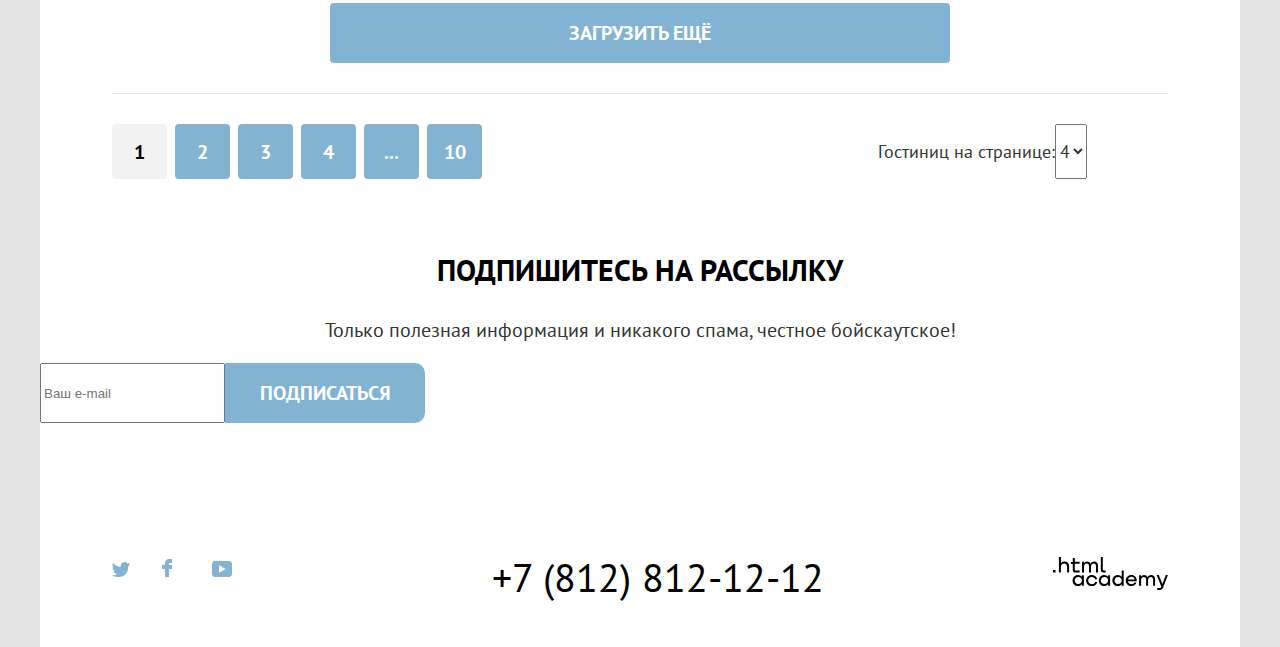
==== commit d9ae63b4: "Merge pull request #10 from aissatsana/master" ====
--- a/catalog.html
+++ b/catalog.html
@@ -31,10 +31,13 @@
           </ul>
           <ul class="navigation-list navigation-user">
             <li class="navigation-item">
-              <a href="#" class="navigation-link navigation-link-current">
+              <a href="#" class="navigation-link">
                 <span class="visually-hidden">
                   Поиск
                 </span>
+                <svg class="navigation-icon" aria-hidden="true" focusable="false" width="19" height="19" viewBox="0 0 19 19" fill="none" xmlns="http://www.w3.org/2000/svg">
+                  <path d="m18.682 16.911-3.7-3.7c1-1.3 1.7-3 1.7-4.9 0-4.4-3.6-8-8-8s-8 3.7-8 8.1c0 4.4 3.6 8 8 8 1.8 0 3.5-.6 4.9-1.7l3.7 3.7 1.4-1.5Zm-10-2.5c-3.3 0-6-2.7-6-6s2.7-6 6-6 6 2.7 6 6-2.7 6-6 6Z"/>
+                </svg>
               </a>
             </li>
             <li class="navigation-item">
@@ -42,6 +45,9 @@
                 <span class="visually-hidden">
                   Избранное
                 </span>
+                <svg class="navigation-icon navigation-icon-fav" aria-hidden="true" focusable="false" width="19" height="17" fill="none" xmlns="http://www.w3.org/2000/svg">
+                  <path fill-rule="evenodd" clip-rule="evenodd" d="M9.44 17c-.3 0-.6-.1-.8-.4-5.41-6.1-6.72-7.5-7.02-7.9A5.4 5.4 0 0 1 6.03 0c1.3 0 2.51.5 3.51 1.3a5.47 5.47 0 0 1 9.03 4.1c0 1.3-.5 2.5-1.3 3.4l-7.02 7.9c-.2.2-.4.3-.8.3ZM3.43 7.5c.3.4 3.5 4 6.11 6.9l6.22-7c.5-.5.7-1.2.7-2 0-1.8-1.5-3.3-3.3-3.3-1 0-2.01.5-2.71 1.3-.3.3-.6.4-.9.4-.3 0-.6-.2-.8-.4a3.7 3.7 0 0 0-2.72-1.3c-1.8 0-3.3 1.5-3.3 3.3-.1.9.3 1.6.7 2.1-.1 0-.1 0 0 0Z"/>
+                </svg>
               </a>
             </li>
             <li class="navigation-item">
@@ -145,17 +151,17 @@
                 Сначала дешёвые
               </option>
             </select>
-            <a href="#" class="button button-current">
+            <a href="#" class="card-toggle card-toggle-current">
               <span class="visually-hidden">
                 Показать карточки
               </span>
             </a>
-            <a href="#" class="button">
+            <a href="#" class="card-toggle">
               <span class="visually-hidden">
                 Показать карточки с описанием
               </span>
             </a>
-            <a href="#" class="button">
+            <a href="#" class="card-toggle">
               <span class="visually-hidden">
                 Показать список
               </span>
@@ -183,12 +189,18 @@
                   В избранное
                 </a>
               </div>
-              <span class="visually-hidden">
-                4 звезды
-              </span>
-              <span class="product-card-rating">
-                Рейтинг: 8,5
-              </span>
+              <div class="product-card-wrapper-stars">
+                <span class="visually-hidden">
+                  4 звезды
+                </span>
+                <span class="star"></span>
+                <span class="star"></span>
+                <span class="star"></span>
+                <span class="star"></span>
+                <span class="product-card-rating">
+                  Рейтинг: 8,5
+                </span>
+              </div>
             </li>
             <li class="product-card">
               <a class="product-card-link" href="#">
@@ -211,12 +223,17 @@
                   В избранное
                 </a>
               </div>
-              <span class="visually-hidden">
-                3 звезды
-              </span>
-              <span class="product-card-rating">
-                Рейтинг: 8,9
-              </span>
+              <div class="product-card-wrapper-stars">
+                <span class="visually-hidden">
+                  3 звезды
+                </span>
+                <span class="star"></span>
+                <span class="star"></span>
+                <span class="star"></span>
+                <span class="product-card-rating">
+                  Рейтинг: 8,9
+                </span>
+              </div>
             </li>
             <li class="product-card">
               <a class="product-card-link" href="#">
@@ -239,12 +256,16 @@
                   В избранном
                 </a>
               </div>
-              <span class="visually-hidden">
-                2 звезды
-              </span>
-              <span class="product-card-rating">
-                Рейтинг: 9,2
-              </span>
+              <div class="product-card-wrapper-stars">
+                <span class="visually-hidden">
+                  2 звезды
+                </span>
+                <span class="star"></span>
+                <span class="star"></span>
+                <span class="product-card-rating">
+                  Рейтинг: 9,2
+                </span>
+              </div>
             </li>
             <li class="product-card">
               <a class="product-card-link" href="#">
@@ -267,17 +288,23 @@
                   В избранное
                 </a>
               </div>
-              <span class="visually-hidden">
-                2 звезды
-              </span>
-              <span class="product-card-rating">
-                Рейтинг: 9,2
-              </span>
+              <div class="product-card-wrapper-stars">
+                <span class="visually-hidden">
+                  2 звезды
+                </span>
+                <span class="star"></span>
+                <span class="star"></span>
+                <span class="product-card-rating">
+                  Рейтинг: 9,2
+                </span>
+              </div>
             </li>
           </ul>
-          <button class="button pagination-show-more button-blue">
-            Загрузить ещё
-          </button>
+          <div class="pagination-show-more-wrapper">
+            <button class="button pagination-show-more button-blue">
+              Загрузить ещё
+            </button>
+          </div>
           <div class="pagination-container">
             <ol class="pagination">
               <li class="pagination-item">
@@ -345,24 +372,33 @@
             </h2>
             <ul class="footer-social-list">
               <li class="footer-social-item">
-                <a class="footer-social-link" href="https://twitter.com/htmlacademy_ru">
+                <a class="footer-social-link footer-social-tw" href="https://twitter.com/htmlacademy_ru">
                   <span class="visually-hidden">
                     Twitter
                   </span>
+                  <svg aria-hidden="true" focuasbale="false" width="18" height="15" viewBox="0 0 18 15" fill="none" xmlns="http://www.w3.org/2000/svg">
+                    <path d="M11.6.2c1.8-.5 3.2.3 3.8 1.2.7-.2 1.4-.5 2.1-.7 0 .9-.6 1.5-.9 1.8.7.1 1.4-.6 1.4-.6-.2 1-1.1 1.8-1.7 2C16.1 10.7 13 15.1 5.7 15h-.5c-.4 0-4.4-.5-5.2-1.9 2.4.2 4.1-.4 5-1.2-1-.3-2.9-.4-3.2-2.9.4.1.6.2 1.3.1C1.8 8.3.4 7.5.5 5.3c.3.3 1.1.5 1.4.5C1.1 5.6-.2 2.5.9.9c1.9 1.9 4 3.6 7.6 3.8C8.7 2.3 9.7.8 11.6.2Z"/>
+                  </svg>
                 </a>
               </li>
               <li class="footer-social-item">
-                <a class="footer-social-link" href="https://www.facebook.com/htmlacademy">
+                <a class="footer-social-link footer-social-fb" href="https://www.facebook.com/htmlacademy">
                   <span class="visually-hidden">
                     Facebook
                   </span>
+                  <svg aria-hidden="true" focuasbale="false" width="10" height="18" viewBox="0 0 10 18" fill="none" xmlns="http://www.w3.org/2000/svg">
+                    <path d="M7 0C4.8 0 3 1.8 3 4v2H0v4h3v8h4v-8h3V6H7V4h3V0H7Z"/>
+                  </svg>
                 </a>
               </li>
               <li class="footer-social-item">
-                <a class="footer-social-link" href="https://www.youtube.com/c/HTMLAcademyRUS">
+                <a class="footer-social-link footer-social-yt" href="https://www.youtube.com/c/HTMLAcademyRUS">
                   <span class="visually-hidden">
                     YouTube
                   </span>
+                  <svg aria-hidden="true" focuasbale="false" width="20" height="16" viewBox="0 0 20 16" fill="none" xmlns="http://www.w3.org/2000/svg">
+                    <path d="M17 0H2.9C1.2 0 0 1.5 0 3.2v9.5C0 14.5 1.2 16 2.9 16h14.3c1.5 0 2.9-1.5 2.9-3.2V3.2C19.9 1.5 18.7 0 17 0ZM7 11.8V4.2L13.7 8 7 11.8Z"/>
+                  </svg>
                 </a>
               </li>
             </ul>
@@ -378,7 +414,9 @@
               Html Academy
             </h2>
             <a class="footer-copyright-link" href="https://htmlacademy.ru/">
-              <img src="images/html-academy.svg" width="115" height="33" class="footer-copyright-logo" alt="Логотип html academy">
+              <svg aria-hidden="true" focuasbale="false" width="115" height="33" viewBox="0 0 115 33" fill="none" xmlns="http://www.w3.org/2000/svg">
+                <path d="M0 12.9v2.6h2.5v-2.6H0ZM11.6 4.5c-1.6 0-2.8.7-3.6 1.7h-.1V0h-2v15.5h2v-5.3c0-2.1 1.3-3.6 3.3-3.6 1.8 0 2.9 1.4 2.9 3.2v5.7h2V9.4c.1-3-1.8-4.9-4.5-4.9ZM26.6 4.8h-4.8V1.1h-2v3.8h-1.9v2h1.9v6c0 1.7 1 2.7 2.7 2.7h4.1v-2h-3.7c-.7 0-1.1-.4-1.1-1.1V6.8h4.8v-2ZM41.1 4.6c-1.6 0-2.9.8-3.5 2.1h-.1c-.6-1.2-1.8-2.1-3.4-2.1-1.4 0-2.5.8-3.1 1.8h-.1V4.8H29v10.6h2V10c0-2 1-3.5 2.6-3.5 1.5 0 2.4 1 2.4 2.6v6.3h2V9.8c0-2.4 1.4-3.3 2.6-3.3 1.5 0 2.4 1 2.4 2.6v6.3h2V8.9c.1-2.5-1.4-4.3-3.9-4.3ZM47.8 12.7c0 1.7 1 2.7 2.8 2.7h2v-2h-1.7c-.7 0-1.1-.4-1.1-1.1V0h-2v12.7ZM28.9 19.7c-.9-1.1-2.2-1.8-3.9-1.8-3.1 0-5.4 2.3-5.4 5.6s2.3 5.6 5.4 5.6c1.8 0 3-.8 3.8-1.9h.1v1.6h2V18.2h-2v1.5Zm-3.6 7.4c-2.2 0-3.6-1.6-3.6-3.6s1.4-3.6 3.6-3.6 3.6 1.6 3.6 3.6c0 1.9-1.4 3.6-3.6 3.6ZM44.2 22c-.5-2.4-2.6-4.1-5.4-4.1-3.4 0-5.6 2.5-5.6 5.6 0 3.1 2.2 5.6 5.6 5.6 2.8 0 4.9-1.8 5.4-4.2h-2.1c-.4 1.3-1.7 2.3-3.3 2.3-2.2 0-3.6-1.6-3.6-3.6s1.4-3.6 3.6-3.6c1.6 0 2.8 1 3.3 2.2h2.1V22ZM55.1 19.7c-.9-1.1-2.2-1.8-3.9-1.8-3.1 0-5.4 2.3-5.4 5.6s2.3 5.6 5.4 5.6c1.8 0 3-.8 3.8-1.9h.1v1.6h2V18.2h-2v1.5Zm-3.6 7.4c-2.2 0-3.6-1.6-3.6-3.6s1.4-3.6 3.6-3.6 3.6 1.6 3.6 3.6c0 1.9-1.5 3.6-3.6 3.6ZM68.7 19.8c-.9-1.1-2.2-1.9-3.9-1.9-3.1 0-5.4 2.3-5.4 5.6s2.2 5.6 5.4 5.6c1.7 0 3-.8 3.8-1.8h.1v1.5h2V13.4h-2v6.4Zm-3.6 7.3c-2.2 0-3.6-1.6-3.6-3.6s1.4-3.6 3.6-3.6 3.6 1.6 3.6 3.6c-.1 2-1.5 3.6-3.6 3.6ZM78.3 17.9c-3.3 0-5.5 2.5-5.5 5.6 0 3 2.1 5.6 5.5 5.6 2.5 0 4.5-1.3 5.2-3.6h-2.1c-.5 1-1.6 1.6-3 1.6-1.9 0-3.3-1.3-3.4-2.9h8.8c.2-3.6-2-6.3-5.5-6.3Zm0 1.9c1.7 0 3 1 3.3 2.6h-6.5c.3-1.5 1.5-2.6 3.2-2.6ZM98.2 17.9c-1.6 0-2.9.8-3.6 2h-.1c-.6-1.2-1.8-2-3.4-2-1.4 0-2.5.7-3.1 1.8v-1.5h-1.9v10.6h2v-5.4c0-2 1-3.4 2.6-3.5 1.5 0 2.4 1 2.4 2.6v6.3h2v-5.6c0-2.4 1.4-3.3 2.6-3.3 1.5 0 2.4 1 2.4 2.6v6.3h2v-6.5c.1-2.6-1.4-4.4-3.9-4.4ZM109.4 27l-3.6-8.9h-2.2l4.8 11.6c-.3.9-.7 1.2-1.7 1.2h-2.5v2h2.5c1.8 0 2.8-.8 3.5-2.6l4.7-12.2h-2.1l-3.4 8.9Z"/>
+              </svg>
             </a>
           </section>
         </div>
--- a/styles/styles.css
+++ b/styles/styles.css
@@ -77,6 +77,7 @@
     text-align: center;
     display: block;
     padding: 20px 17px 19px 17px;
+    position: relative;
 }
 
 .navigation-link:hover {
@@ -85,6 +86,16 @@
 
 .navigation-link:active {
   color: rgba(117, 98, 87, 0.3);
+}
+
+.navigation-link-current::before {
+  position: absolute;
+  content: "";
+  right: 17px;
+  height: 2px;
+  left: 17px;
+  bottom: 0;
+  background-color: #756257;
 }
 
 .navigation-user {
@@ -94,9 +105,10 @@
 }
 
 .navigation-user .navigation-link {
-  min-width: 18px;
+  min-width: 42px;
   min-height: 18px;
   position: relative;
+  padding: 0;
 }
 
 .navigation-icon {
@@ -118,13 +130,20 @@
   fill: rgba(117, 98, 87, 0.3);
 }
 
-.navigation-icon-fav::after {
-  content: '12';
+.navigation-icon::after {
+  content: "12";
+  color:#FFFFFF;
+  font-size: 10px;
+  line-height: 13px;
+  letter-spacing: -0.1em;
   background-color: #7DB550;
+  border-radius: 10px;
+  padding: 2.5px 0.5px 4.5px 0.5px;
   position: absolute;
-}
-
-.button-want-here {
+  top: 0;
+}
+
+.navigation-user .button {
     font-size: 16px;
     line-height: 20px;
     font-weight: 700;
@@ -380,7 +399,7 @@
     font-size: 22px;
     text-align: center;
     color: #333333;
-    width:720px;
+    width: 720px;
     margin: 0 auto 56px auto;
 }
 
@@ -389,8 +408,8 @@
     width: 575px;
     padding: 15px 0 15px 0;
     border-radius: 10px;
-    position: relative;
-    left: 312px;
+    display: block;
+    margin: 0 auto;
 }
 
 .subscription {
@@ -577,6 +596,26 @@
   flex-wrap: wrap;
 }
 
+.breadcrumbs-item {
+  position: relative;
+}
+
+.breadcrumbs-item::after {
+  content: "";
+  position:absolute;
+  background-image: url("../images/breadcrumbs-arrow.svg");
+  background-repeat: no-repeat;
+  width: 6px;
+  height: 8px;
+  top: 6px;
+  right: 10px;
+  opacity: 0.3;
+}
+
+.breadcrumbs-item:last-child::after {
+  content: none;
+}
+
 .breadcrumbs-link {
     font-size: 16px;
     line-height: 21px;
@@ -585,6 +624,30 @@
     margin-right: 26px;
 }
 
+.breadcrumbs-item:first-child .breadcrumbs-link{
+  display: block;
+  width: 15px;
+  height: 15px;
+  background-image: url("../images/breadcrumbs-home.svg");
+  background-repeat: no-repeat;
+  background-position: 50% 50%;
+  background-size: 12px 12px;
+}
+
+.breadcrumbs-link:hover {
+  opacity: 0.6;
+}
+
+.breadcrumbs-link:focus {
+  border: 3px solid #83B3D3;
+  box-sizing: border-box;
+  border-radius: 4px;
+}
+
+.breadcrumbs-link:active {
+  opacity: 0.3;
+}
+
 .control {
     font-size: 18px;
     line-height: 23px;
@@ -621,19 +684,56 @@
 }
 
 .catalog-filter-buttons {
+  margin-top: auto;
   margin-left: auto;
+
 }
 
 .catalog-filter button {
     font-family: "PT Sans";
     color: #FFFFFF;
-    font-weight: 700;
-    font-size: 16px;
-    line-height: 21px;
+    display: block;
+}
+
+.catalog-filter-button-submit {
+  width: 160px;
+  height: 48px;
+  margin-bottom: 20px;
+  font-weight: 700;
+  font-size: 16px;
+  line-height: 21px;
+}
+
+.catalog-filter-button-submit:focus {
+  background: #68A2CA;
+  border: 3px solid #FFFFFF;
+  border-radius: 4px;
 }
 
 .catalog-filter-button-reset {
-    background: transparent;
+  background: transparent;
+  width: 160px;
+  text-transform: none;
+  font-size: 18px;
+  line-height: 23px;
+  font-weight: 400;
+}
+
+.catalog-filter-button-reset:hover {
+  opacity: 0.6;
+  background: transparent;
+}
+
+.catalog-filter-button-reset:focus {
+  border: 3px solid #83B3D3;
+  box-sizing: border-box;
+  border-radius: 4px;
+  background: transparent;
+}
+
+.catalog-filter-button-reset:active {
+  opacity: 0.3;
+  background: transparent;
 }
 
 .catalog-products {
@@ -664,11 +764,35 @@
     margin-right: 81px;
 }
 
-.catalog-products-wrapper .button {
-  background-color: grey;
+.card-toggle {
+  border: 2px solid #E6E6E6;
+  box-sizing: border-box;
+  border-radius: 4px;
   width: 48px;
   height: 48px;
   margin-right: 8px;
+  background-repeat: no-repeat;
+  background-position: center;
+}
+
+.card-toggle:nth-of-type(1) {
+  background-image: url("../images/view-mode-1.svg");
+}
+
+.card-toggle:nth-of-type(2) {
+  background-image: url("../images/view-mode-2.svg");
+}
+
+.card-toggle:nth-of-type(3) {
+  background-image: url("../images/view-mode-3.svg");
+}
+
+.card-toggle:hover, .card-toggle:focus {
+  border: 2px solid #83B3D3;
+}
+
+.card-toggle-current, .card-toggle:active {
+  border: 2px solid #000000;
 }
 
 .product-list {
@@ -685,6 +809,7 @@
   display: flex;
   flex-direction: column;
   padding: 20px;
+  position: relative;
 }
 
 .product-card-wrapper {
@@ -700,6 +825,18 @@
 
 .product-card-image {
   margin-bottom: 16px;
+}
+
+.product-card-image:hover {
+  opacity: 0.6;
+}
+
+.product-card-image:focus {
+  border: 3px solid #83B3D3;
+}
+
+.product-card-image:active {
+  opacity: 0.3;
 }
 
 .product-card-title {
@@ -720,6 +857,19 @@
 .button-more, .button-favourites {
     font-size: 16px;
     line-height: 21px;
+    padding: 9px 0 10px 0;
+}
+
+.product-card-wrapper-stars {
+  display: flex;
+  align-items: center;
+}
+
+.star {
+  width: 18px;
+  height: 17px;
+  background-image: url("../images/star.svg");
+  margin-right: 7px;
 }
 
 .product-card-rating {
@@ -739,13 +889,38 @@
     background: #7DB54F;
 }
 
+.button-favourites-current:hover {
+  background: #6C9E42;
+}
+
+.button-favourites-current:focus {
+  background: #6C9E42;
+  border: 3px solid #756257;
+}
+
+.button-favourites-current:active {
+  background: #6C9E42;
+  opacity: 0.3;
+}
+
 .pagination-show-more {
     font-size: 20px;
     line-height: 26px;
+    width: 620px;
+    padding: 17px 0 17px 0;
+    display: block;
+    margin: 30px auto 30px auto;
+    position: relative;
+}
+
+.pagination-show-more-wrapper {
+  border-top: 1px solid #E6E6E6;
+  border-bottom: 1px solid #E6E6E6;
 }
 
 .pagination-container {
   display: flex;
+  padding-top: 30px;
 }
 
 .pagination {
@@ -777,9 +952,38 @@
     border-radius: 4px;
 }
 
+.pagination-link:hover {
+  background: #68A2CA;
+}
+
+.pagination-link:focus {
+  background: #68A2CA;
+  border: 3px solid #756257;
+}
+
+.pagination-link:active {
+    background: #68A2CA;
+    opacity: 0.3;
+}
+
 .pagination-current {
     color: #000000;
     background-color: #F2F2F2;
+}
+
+.pagination-current:hover {
+  color: #000000;
+  background-color: #F2F2F2;
+}
+
+.pagination-current:focus {
+  color: #000000;
+  background-color: #F2F2F2;
+}
+
+.pagination-current:active {
+  color: #000000;
+  background-color: #F2F2F2;
 }
 
 .count-items {
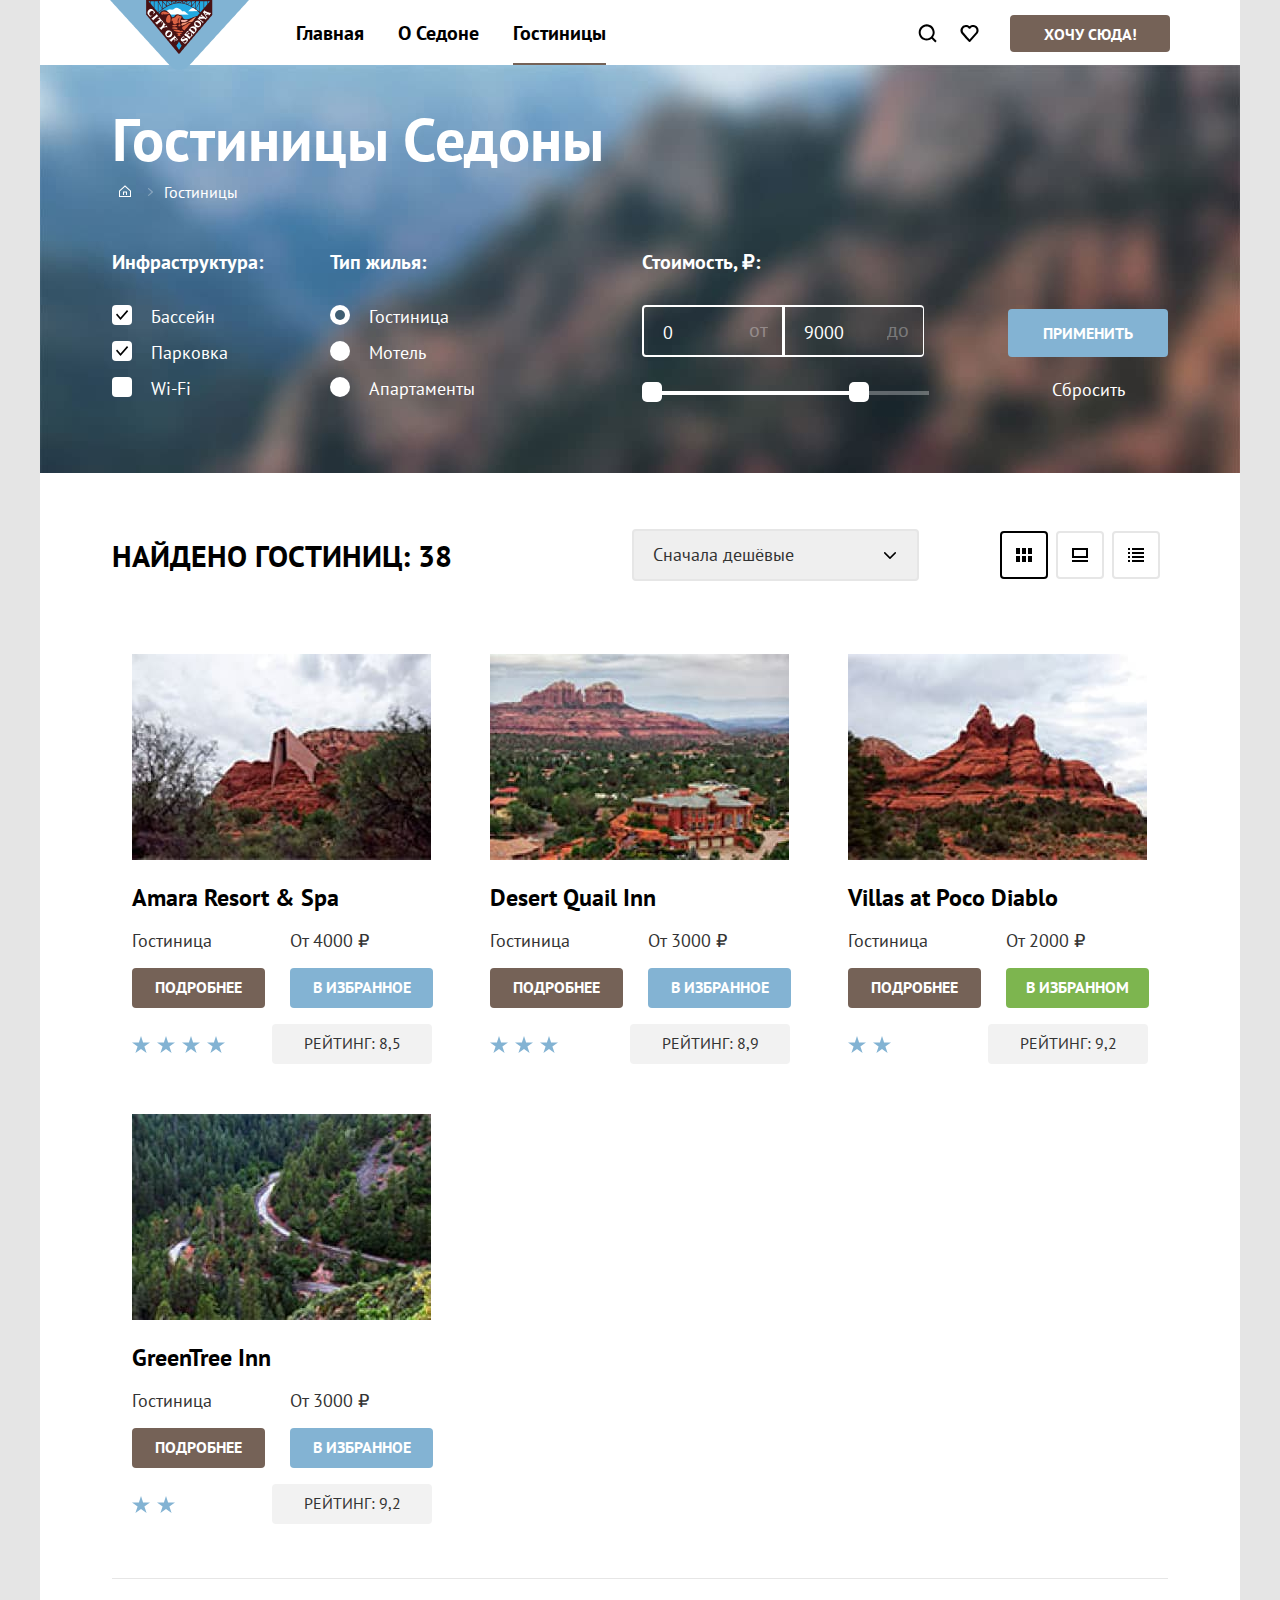
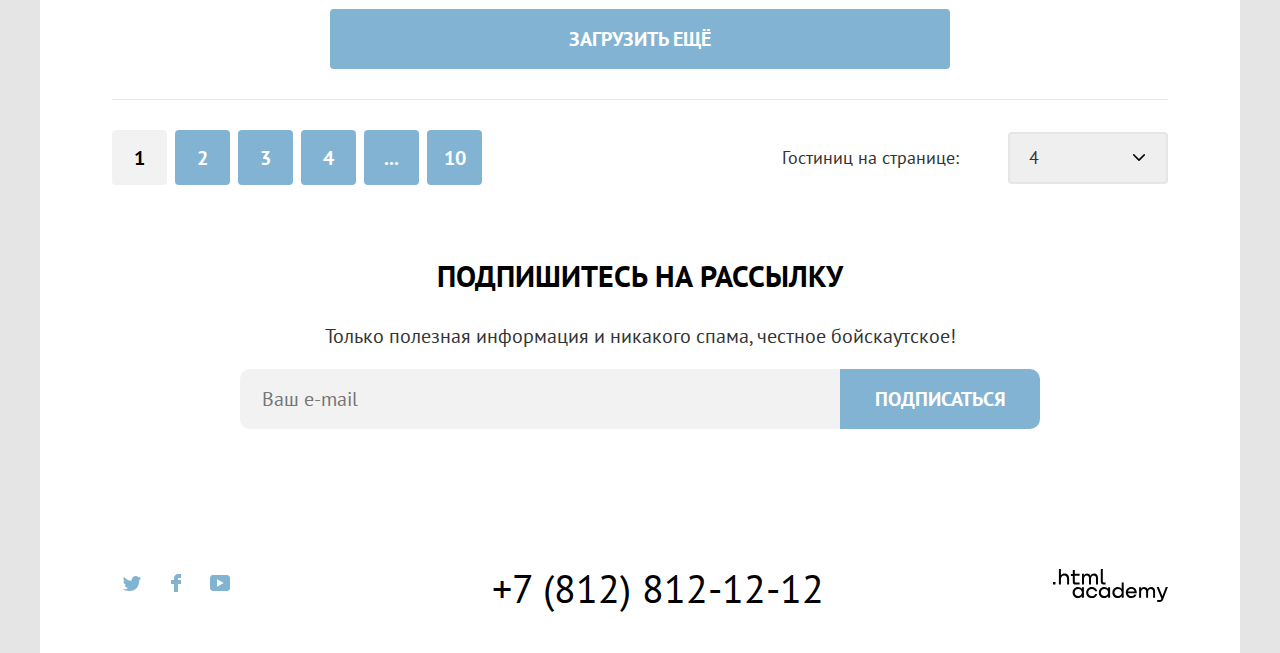
==== commit 35f068ea: "Доделала формы, модальное окно, тултип" ====
--- a/catalog.html
+++ b/catalog.html
@@ -87,20 +87,23 @@
                 <ul class="catalog-filter-list">
                   <li class="catalog-filter-item">
                     <label class="control">
-                      <input class="control-input" type="checkbox" name="pool" checked>
-                      Бассейн
-                    </label>
-                  </li>
-                  <li class="catalog-filter-item">
-                    <label class="control">
-                      <input class="control-input" type="checkbox" name="parking" checked>
-                      Парковка
-                    </label>
-                  </li>
-                  <li class="catalog-filter-item">
-                    <label class="control">
-                      <input class="control-input" type="checkbox" name="wi-fi">
-                      Wi-Fi
+                      <input class="control-input visually-hidden" type="checkbox" name="pool" checked>
+                      <span class="control-mark"></span>
+                      <span class="control-label">Бассейн</span>
+                    </label>
+                  </li>
+                  <li class="catalog-filter-item">
+                    <label class="control">
+                      <input class="control-input visually-hidden" type="checkbox" name="parking" checked>
+                      <span class="control-mark"></span>
+                      <span class="control-label">Парковка</span>
+                    </label>
+                  </li>
+                  <li class="catalog-filter-item">
+                    <label class="control">
+                      <input class="control-input visually-hidden" type="checkbox" name="wi-fi">
+                      <span class="control-mark"></span>
+                      <span class="control-label">Wi-Fi</span>
                     </label>
                   </li>
                 </ul>
@@ -112,23 +115,55 @@
                 <ul class="catalog-filter-list">
                   <li class="catalog-filter-item">
                     <label class="control">
-                      <input class="control-input" type="radio" name="hotel" checked>
-                      Гостиница
-                    </label>
-                  </li>
-                  <li class="catalog-filter-item">
-                    <label class="control">
-                      <input class="control-input" type="radio" name="motel">
-                      Мотель
-                    </label>
-                  </li>
-                  <li class="catalog-filter-item">
-                    <label class="control">
-                      <input class="control-input" type="radio" name="apartments">
-                      Апартаменты
+                      <input class="control-input visually-hidden" type="radio" value="hotel" name="housing-type" checked>
+                      <span class="control-mark"></span>
+                      <span class="control-label">Гостиница</span>
+                    </label>
+                  </li>
+                  <li class="catalog-filter-item">
+                    <label class="control">
+                      <input class="control-input visually-hidden" type="radio" value="motel" name="housing-type">
+                      <span class="control-mark"></span>
+                      <span class="control-label">Мотель</span>
+                    </label>
+                  </li>
+                  <li class="catalog-filter-item">
+                    <label class="control">
+                      <input class="control-input visually-hidden" type="radio" value="apartments" name="housing-type">
+                      <span class="control-mark"></span>
+                      <span class="control-label">Апартаменты</span>
                     </label>
                   </li>
                 </ul>
+              </fieldset>
+              <fieldset class="catalog-filter-group">
+                <legend class="catalog-filter-title">
+                  Стоимость, ₽:
+                </legend>
+                <div class="range-wrapper-inputs">
+                  <label class="range-label">
+                    <input class="range-input range-input-left" type="number" value="0" name="min-price">
+                    <span class="range-text">от</span>
+                  </label>
+                  <label class="range-label">
+                    <input class="range-input range-input-right" type="number" value="9000" name="max-price">
+                    <span class="range-text">до</span>
+                  </label>
+                </div>
+                <div class="range-scale">
+                  <div class="range-bar" style="left:0px; width:227px;">
+                    <button class="range-toggle toggle-min" type="button">
+                      <span class="visually-hidden">
+                        Изменить минимальную цену
+                      </span>
+                    </button>
+                    <button class="range-toggle toggle-max" type="button">
+                      <span class="visually-hidden">
+                        Изменить максимальную цену
+                      </span>
+                    </button>
+                  </div>
+                </div>
               </fieldset>
               <div class="catalog-filter-buttons">
                 <button class="button catalog-filter-button-submit button-blue" type="submit">
@@ -340,10 +375,11 @@
             </ol>
             <label class="count-items" for="count-items">
               Гостиниц на странице:
-            </label>
-            <select id="count-items" class="select-control">
+            <select class="select-control" id="count-items" >
               <option value="4" selected>4</option>
             </select>
+
+           </label>
           </div>
         </section>
       </main>
--- a/styles/styles.css
+++ b/styles/styles.css
@@ -70,6 +70,10 @@
   align-items: center;
 }
 
+.navigation-item {
+  position: relative;
+}
+
 .navigation-link {
     text-decoration: none;
     color: #000000;
@@ -106,9 +110,10 @@
 
 .navigation-user .navigation-link {
   min-width: 42px;
-  min-height: 18px;
+  min-height: 66px;
   position: relative;
   padding: 0;
+
 }
 
 .navigation-icon {
@@ -119,7 +124,6 @@
   left: 0;
   margin: auto;
   fill: #000000;
-  position: relative;
 }
 
 .navigation-link:hover .navigation-icon {
@@ -151,6 +155,7 @@
     width: 160px;
     box-sizing: border-box;
     margin-left: 20px;
+    min-height: 0;
 }
 
 .button {
@@ -178,7 +183,7 @@
 }
 
 .button:focus {
-  border: 3px solid #83B3D3;
+  outline: 3px solid #83B3D3;
 }
 
 .button-blue {
@@ -192,7 +197,7 @@
 
 .button-blue:focus {
   background: #68A2CA;
-  border: 3px solid #756257;
+  outline: 3px solid #756257;
 }
 
 .button-blue:active {
@@ -442,8 +447,32 @@
 .subscription-form {
   display: flex;
   height: 60px;
-
-}
+  justify-content: center;
+}
+
+.field {
+  margin: 0;
+  padding: 0 19px 0 22px;
+  font: inherit;
+  background-color: #F2F2F2;
+  border: none;
+  border-radius: 10px 0 0 10px;
+  width: 559px;
+}
+
+.field:hover {
+  background-color: #E6E6E6;
+}
+
+.field:focus {
+  outline: 3px solid #83B3D3;
+  background: #E6E6E6;
+}
+/*
+.field:focus:invalid {
+  border: none;
+  outline: 2px solid #FF5757;
+} */
 
 .subscription-button {
     font-family: "PT Sans";
@@ -451,6 +480,8 @@
     line-height: 26px;
     font-weight: 700;
     width: 200px;
+    padding: 0;
+    margin: 0;
     align-items: center;
     text-align: center;
     border-radius: 0px 10px 10px 0px;
@@ -459,6 +490,7 @@
 .footer-container {
   display: flex;
   padding: 40px 72px;
+  align-items: center;
 }
 
 .footer-social {
@@ -477,7 +509,7 @@
 .footer-social-item {
   width: 40px;
   height: 40px;
-  margin-right: 10px;
+  margin-right: 4px;
   margin-bottom: 10px;
 }
 
@@ -487,24 +519,27 @@
 
 .footer-social-link {
   display: block;
-  width: 20px;
-  height: 18px;
-  background-position: center;
-  background-repeat: no-repeat;
+  width: 100%;
+  height: 100%;
+  position: relative;
 }
 
 .footer-social-link svg{
   fill: #83B3D3;
+  position: absolute;
+  top: 0;
+  right: 0;
+  bottom: 0;
+  left: 0;
+  margin: auto;
 }
 
 .footer-social-link:hover svg{
   fill: #68A2CA;
 }
 
-.footer-social-link:focus svg{
-  padding: 10px 0;
-  border: 3px solid #83B3D3;
-  box-sizing: border-box;
+.footer-social-link:focus{
+  outline: 3px solid #83B3D3;
   border-radius: 10px;
   fill: #68A2CA;
 }
@@ -534,8 +569,7 @@
 }
 
 .footer-contacts-phone:focus {
-  border: 3px solid #83B3D3;
-  box-sizing: border-box;
+  outline: 3px solid #83B3D3;
   border-radius: 10px;
 }
 
@@ -549,6 +583,12 @@
   margin-left: auto;
 }
 
+.footer-copyright-link {
+  display: block;
+  width: 100%;
+  height: 100%;
+}
+
 .footer-copyright-link svg{
   fill: #000000;
 }
@@ -557,15 +597,307 @@
   fill: #756257;
 }
 
-.footer-copyright-link:focus svg{
-  border: 3px solid #83B3D3;
-  box-sizing: border-box;
+.footer-copyright-link:focus{
+  outline: 3px solid #83B3D3;
   border-radius: 10px;
 }
 
 .footer-copyright-link:active svg{
   fill: #756257;
   opacity: 0.3;
+}
+
+.modal-container {
+  position: fixed;
+  top: 0;
+  left: 0;
+  width: 100%;
+  height: 100%;
+  background: rgba(242, 242, 242, 0.8);
+  display: flex;
+}
+
+.modal-container-close {
+  display: none;
+}
+
+.modal {
+  position: relative;
+  margin: auto;
+  background: #FFFFFF;
+  box-shadow: 0px 25px 50px rgba(0, 0, 0, 0.15);
+  border-radius: 30px;
+  padding: 62px 70px 70px;
+}
+
+.modal-search {
+  width: 575px;
+}
+
+.modal-close-button {
+  position: absolute;
+  padding: 0;
+  background: #F2F2F2;
+  border-radius: 50%;
+  width: 53px;
+  height: 53px;
+  top: 54px;
+  right: 70px;
+  border: none;
+  background-image: url("../images/cross.svg");
+  background-repeat: no-repeat;
+  background-position: center;
+  background-size: 13px 13px;
+  cursor: pointer;
+}
+
+.modal-close-button:hover {
+  background-color: #E6E6E6;
+}
+
+.modal-close-button:focus {
+  background-color: #E6E6E6;
+  border: 3px solid #83B3D3;
+}
+
+.modal-close-button:active {
+  background-color: #E6E6E6;
+  opacity: 0.3;
+}
+
+.modal-title {
+  font-family: 'PT Sans', sans-serif;
+  font-weight: 700;
+  font-size: 30px;
+  line-height: 40px;
+  text-transform: uppercase;
+  color: #000000;
+  margin: 0;
+  margin-bottom: 32px;
+}
+
+.search-form {
+  display: grid;
+  grid-template-columns: 155px 133px 1fr 133px;
+}
+
+.search-date-container{
+  grid-column: 2 / -1;
+  position: relative;
+}
+
+.search-date-container::after {
+  position: absolute;
+  content: "";
+  top: 18px;
+  right: 17px;
+  width: 16px;
+  height: 15px;
+  background-image: url("../images/date.svg");
+  background-repeat: no-repeat;
+  opacity: 0.3;
+}
+
+.search-form-label-children {
+  grid-column: 3 / 4;
+  padding-left: 56px;
+}
+
+.search-form-label {
+  font-family: 'PT Sans',sans-serif;
+  font-weight: 700;
+  font-size: 18px;
+  line-height: 40px;
+  grid-column: 1 / 2;
+}
+
+.form-label-icon {
+  position: relative;
+  padding-right: 18px;
+}
+
+.search-form-input {
+  font-family: 'PT Sans', sans-serif;
+  font-weight: 700;
+  font-size: 18px;
+  line-height: 40px;
+  padding: 5px 0 5px 19px;
+  width: 401px;
+  margin-left: auto;
+  background-color: #F2F2F2;
+  border-radius: 4px;
+  border: none;
+  position: relative;
+}
+
+.search-form-input:active {
+  background-color: #FFFFFF;
+  outline: 2px solid #000000;
+  border-radius: 4px;
+}
+
+.search-form-input[type=number] {
+  width: 133px;
+  text-align: center;
+  padding-left: 0;
+}
+
+.search-form-input[type=number]::-webkit-outer-spin-button,
+.search-form-input[type=number]::-webkit-inner-spin-button {
+  appearance: none;
+  margin: 0;
+}
+
+.search-number-container {
+  position: relative;
+}
+
+.search-number-button {
+  border: none;
+  width: 25px;
+  height: 25px;
+  position: absolute;
+  z-index: 1;
+  top: 0;
+  bottom: 0;
+  margin: auto 0;
+  cursor: pointer;
+  background-color: transparent;
+}
+
+.search-number-minus {
+  left: 19px;
+}
+
+.search-number-minus::before {
+  position: absolute;
+  width: 13px;
+  height: 1px;
+  top: 12px;
+  left: 6px;
+  background-color: #000000;
+  opacity: 0.3;
+  content: "";
+}
+
+.search-number-plus {
+  right: 19px;
+}
+
+.search-number-plus::before,
+.search-number-plus::after {
+  position: absolute;
+  width: 13px;
+  height: 1px;
+  top: 12px;
+  left: 6px;
+  background-color: #000000;
+  opacity: 0.3;
+  content: "";
+}
+
+.search-number-plus::after {
+  transform: rotate(90deg);
+}
+
+.search-number-minus:hover::before,
+.search-number-plus:hover::before,
+.search-number-plus:hover::after,
+.search-number-minus:focus::before,
+.search-number-plus:focus::before,
+.search-number-plus:focus::after {
+  opacity: 1;
+}
+
+.search-number-minus:focus,
+.search-number-plus:focus {
+  outline: 3px solid #83B3D3;
+  border-radius: 4px;
+}
+
+.search-message {
+  font-family: 'PT Sans',sans-serif;
+  font-size: 16px;
+  line-height: 40px;
+  margin-bottom: 11px;
+  grid-column: 2 / -1;
+}
+
+.search-message-error {
+  color: #FF5757;
+}
+
+.search-form-button {
+  width: 575px;
+  height: 60px;
+  font-size: 20px;
+  line-height: 40px;
+  margin-top: 40px;
+}
+
+.tooltip {
+  position: absolute;
+  margin-left: 10px;
+  margin-top: 8px;
+}
+
+.tooltip-toggle {
+  border: none;
+  background-color: #83B3D3;
+  border-radius: 50%;
+  width: 25px;
+  height: 25px;
+  padding: 0;
+  margin: 0;
+  display: block;
+}
+
+.tooltip-icon {
+  width: 100%;
+  height: 50%;
+  color: #FFFFFF;
+  display: block;
+}
+
+.tooltip-toggle:hover{
+  background-color: #68A2CA;
+}
+
+.tooltip-text {
+  font-family: 'PT Sans', sans-serif;
+  font-size: 16px;
+  line-height: 20px;
+  background-color: #333333;
+  box-shadow: 0px 15px 30px rgba(0, 0, 0, 0.3);
+  border-radius: 10px;
+  display: block;
+  width: 216px;
+  color: #FFFFFF;
+  padding: 15px 18px 18px 22px;
+  position: absolute;
+  top: 40px;
+  right: -115px;
+  z-index: 1;
+  display: none;
+  text-align: center;
+}
+
+.tooltip-toggle:hover + .tooltip-text {
+  display: block;
+}
+
+.tooltip-text::after {
+  content: "";
+  background-image: url("../images/tooltip-arrow.svg");
+  background-repeat: no-repeat;
+  width: 19px;
+  height: 9px;
+  position: absolute;
+  top: -9px;
+  right: 0;
+  left: 0;
+  margin-left: auto;
+  margin-right: auto;
 }
 
 .main-inner {
@@ -598,6 +930,7 @@
 
 .breadcrumbs-item {
   position: relative;
+  padding-right: 26px;
 }
 
 .breadcrumbs-item::after {
@@ -607,7 +940,7 @@
   background-repeat: no-repeat;
   width: 6px;
   height: 8px;
-  top: 6px;
+  top: 10px;
   right: 10px;
   opacity: 0.3;
 }
@@ -626,8 +959,8 @@
 
 .breadcrumbs-item:first-child .breadcrumbs-link{
   display: block;
-  width: 15px;
-  height: 15px;
+  width: 100%;
+  height: 100%;
   background-image: url("../images/breadcrumbs-home.svg");
   background-repeat: no-repeat;
   background-position: 50% 50%;
@@ -639,8 +972,7 @@
 }
 
 .breadcrumbs-link:focus {
-  border: 3px solid #83B3D3;
-  box-sizing: border-box;
+  outline: 3px solid #83B3D3;
   border-radius: 4px;
 }
 
@@ -651,6 +983,44 @@
 .control {
     font-size: 18px;
     line-height: 23px;
+    position: relative;
+    padding-left: 39px;
+    display: block;
+}
+
+.control-mark {
+  position: absolute;
+  top: 0;
+  left: 0;
+  width: 20px;
+  height: 20px;
+  background-color: #FFFFFF;
+  border-radius: 4px;
+}
+
+.control-input:focus + .control-mark{
+  outline: 3px solid #83B3D3;
+}
+
+.control-input[type="checkbox"]:checked + .control-mark {
+  background-image: url("../images/checkbox.svg");
+  background-repeat: no-repeat;
+}
+
+
+.control-input[type="radio"] + .control-mark {
+  border-radius: 50%;
+}
+
+.control-input[type="radio"]:checked + .control-mark::before {
+  content: "";
+  background-color: #3F5E72;
+  position: absolute;
+  width: 10px;
+  height: 10px;
+  top: 5px;
+  left: 5px;
+  border-radius: 50%;
 }
 
 .catalog-filter-form {
@@ -665,6 +1035,10 @@
   margin-right: 67px;
 }
 
+.catalog-filter-group:nth-child(2) {
+  margin-right: 167px;
+}
+
 .catalog-filter-title {
   padding: 0;
   margin-bottom: 30px;
@@ -683,10 +1057,108 @@
   margin-bottom: 13px;
 }
 
+.range-wrapper-inputs {
+  display: flex;
+  margin-bottom: 34px;
+  width: 287px;
+}
+
+.range-label {
+  position: relative;
+}
+
+.range-input {
+  font: inherit;
+  border: 2px solid #FFFFFF;
+  font-size: 18px;
+  line-height: 23px;
+  padding: 14px 0 11px 19px;
+  width: 141px;
+  background: transparent;
+  color: #FFFFFF;
+}
+
+.range-input-left {
+  box-sizing: border-box;
+  border-radius: 4px 0px 0px 4px;
+  border-right-width: 1px;
+}
+
+.range-input-right {
+  box-sizing: border-box;
+  border-radius: 0px 4px 4px 0px;
+  border-right-width: 1px;
+}
+
+.range-input::-webkit-outer-spin-button,
+.range-input::-webkit-inner-spin-button {
+  appearance: none;
+  margin: 0;
+}
+
+.range-input:hover {
+  border-color: rgba(255, 255, 255, 0.6);
+}
+
+.range-input:focus {
+  box-shadow: 0px 0px 0px 3px #81B3D2;
+}
+
+.range-input:active {
+  background: #756257;
+}
+
+.range-text {
+  opacity: 0.3;
+  position: absolute;
+  right: 15px;
+  top: 12px;
+}
+
+.range-scale {
+  position: relative;
+  height: 4px;
+  width: 287px;
+  background-color: rgba(255, 255, 255, 0.3);
+}
+
+.range-bar {
+  position: absolute;
+  height: 4px;
+  background-color: #FFFFFF;
+}
+
+.range-toggle {
+  position: absolute;
+  background: #FFFFFF;
+  border-radius: 5px;
+  width: 20px;
+  height: 20px;
+  border: none;
+  cursor: pointer;
+}
+
+.range-toggle:focus {
+  outline: 3px solid #83B3D3;
+}
+
+.range-toggle:active {
+  outline: 2px solid #83B3D3;
+}
+
+.toggle-min {
+  top: -9px;
+  left: 0px;
+}
+
+.toggle-max {
+  top: -9px;
+  right: 0px;
+}
+
 .catalog-filter-buttons {
-  margin-top: auto;
+  margin-top: 60px;
   margin-left: auto;
-
 }
 
 .catalog-filter button {
@@ -706,7 +1178,7 @@
 
 .catalog-filter-button-submit:focus {
   background: #68A2CA;
-  border: 3px solid #FFFFFF;
+  outline: 3px solid #FFFFFF;
   border-radius: 4px;
 }
 
@@ -761,7 +1233,25 @@
     font-size: 18px;
     line-height: 23px;
     color: #333333;
-    margin-right: 81px;
+    padding: 12px 0 13px 19px;
+    border: 2px solid #E6E6E6;
+    box-sizing: border-box;
+    border-radius: 4px;
+    width: 287px;
+    box-sizing: border-box;
+    background-image: url("../images/arrow.svg");
+    background-repeat: no-repeat;
+    background-position: right 21px center;
+    appearance: none;
+}
+
+.select-control:hover,
+.select-control:focus {
+  border: 2px solid #83B3D3;
+}
+
+.select-control:active {
+  opacity: 0.3;
 }
 
 .card-toggle {
@@ -776,6 +1266,7 @@
 }
 
 .card-toggle:nth-of-type(1) {
+  margin-left: 81px;
   background-image: url("../images/view-mode-1.svg");
 }
 
@@ -895,7 +1386,7 @@
 
 .button-favourites-current:focus {
   background: #6C9E42;
-  border: 3px solid #756257;
+  outline: 3px solid #756257;
 }
 
 .button-favourites-current:active {
@@ -921,6 +1412,7 @@
 .pagination-container {
   display: flex;
   padding-top: 30px;
+  justify-content: space-between;
 }
 
 .pagination {
@@ -958,7 +1450,7 @@
 
 .pagination-link:focus {
   background: #68A2CA;
-  border: 3px solid #756257;
+  outline: 3px solid #756257;
 }
 
 .pagination-link:active {
@@ -987,10 +1479,17 @@
 }
 
 .count-items {
-    font-size: 18px;
-    line-height: 23px;
-    color: #333333;
-    align-self: center;
+  display: flex;
+  justify-content: space-between;
+  width: 386px;
+  font-size: 18px;
+  line-height: 23px;
+  color: #333333;
+  align-items: center;
+}
+
+.count-items .select-control {
+  width: 160px;
 }
 
 .catalog-footer .subscription{
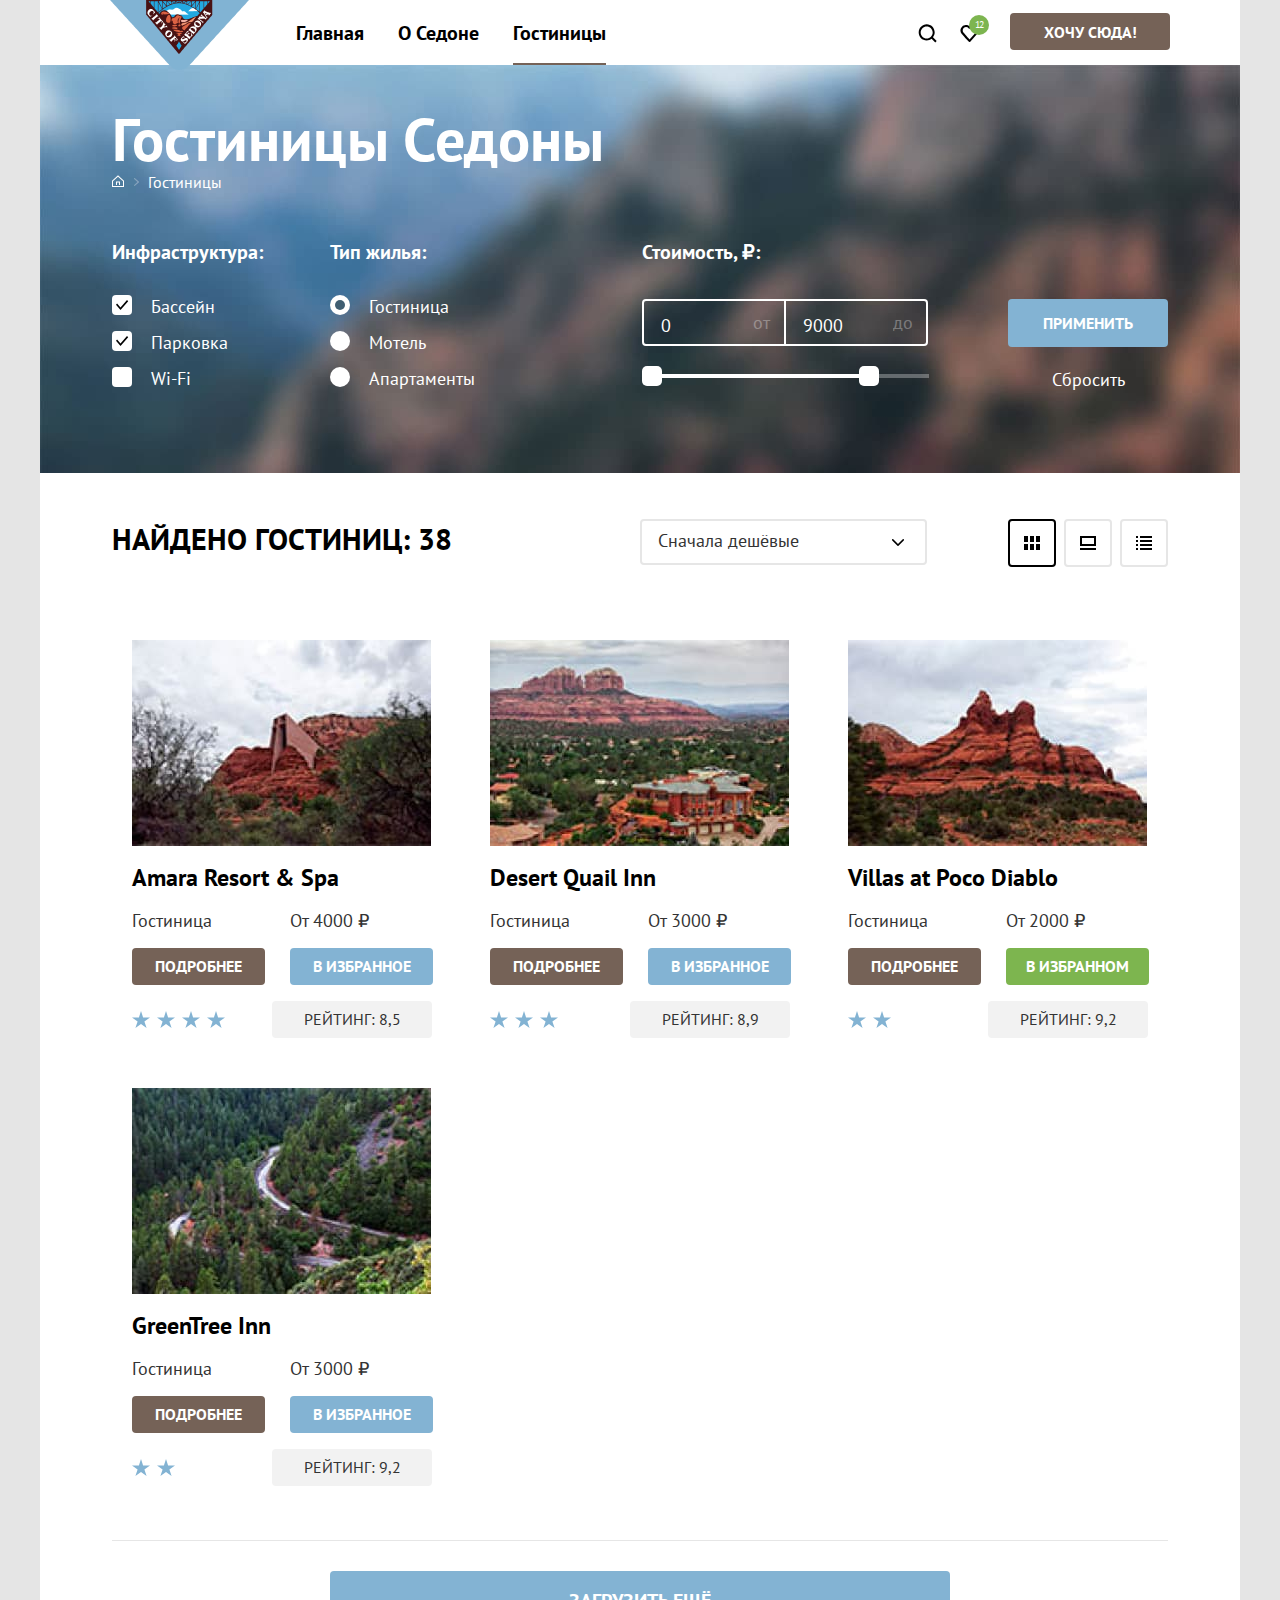
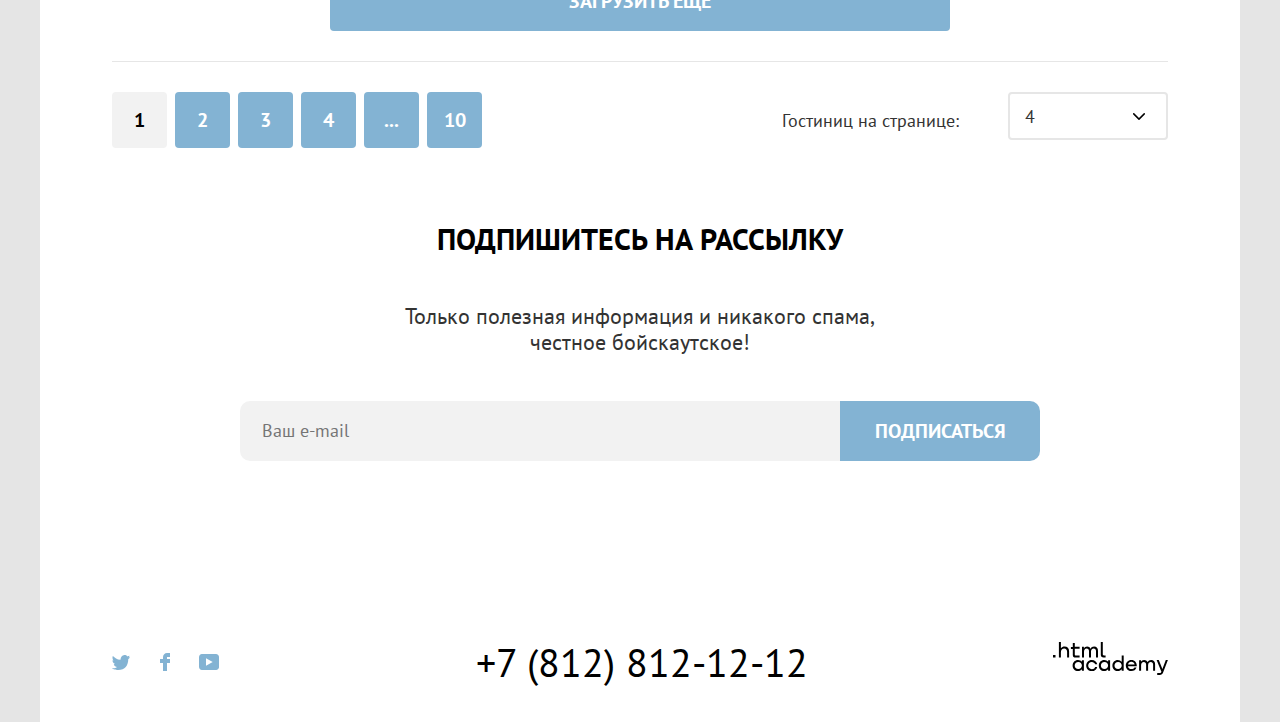
==== commit 2cc6e1e0: "Merge pull request #12 from aissatsana/master" ====
--- a/catalog.html
+++ b/catalog.html
@@ -3,6 +3,7 @@
   <head>
     <meta charset="utf-8">
     <title>Каталог</title>
+    <link rel="icon" type="image/png" sizes="32x32" href="images/favicon.png">
     <link rel="stylesheet" href="styles/styles.css">
   </head>
   <body>
@@ -45,9 +46,11 @@
                 <span class="visually-hidden">
                   Избранное
                 </span>
-                <svg class="navigation-icon navigation-icon-fav" aria-hidden="true" focusable="false" width="19" height="17" fill="none" xmlns="http://www.w3.org/2000/svg">
-                  <path fill-rule="evenodd" clip-rule="evenodd" d="M9.44 17c-.3 0-.6-.1-.8-.4-5.41-6.1-6.72-7.5-7.02-7.9A5.4 5.4 0 0 1 6.03 0c1.3 0 2.51.5 3.51 1.3a5.47 5.47 0 0 1 9.03 4.1c0 1.3-.5 2.5-1.3 3.4l-7.02 7.9c-.2.2-.4.3-.8.3ZM3.43 7.5c.3.4 3.5 4 6.11 6.9l6.22-7c.5-.5.7-1.2.7-2 0-1.8-1.5-3.3-3.3-3.3-1 0-2.01.5-2.71 1.3-.3.3-.6.4-.9.4-.3 0-.6-.2-.8-.4a3.7 3.7 0 0 0-2.72-1.3c-1.8 0-3.3 1.5-3.3 3.3-.1.9.3 1.6.7 2.1-.1 0-.1 0 0 0Z"/>
-                </svg>
+                <span class="navigation-icon-fav">
+                  <svg class="navigation-icon" aria-hidden="true" focusable="false" width="19" height="17" fill="none" xmlns="http://www.w3.org/2000/svg">
+                    <path fill-rule="evenodd" clip-rule="evenodd" d="M9.44 17c-.3 0-.6-.1-.8-.4-5.41-6.1-6.72-7.5-7.02-7.9A5.4 5.4 0 0 1 6.03 0c1.3 0 2.51.5 3.51 1.3a5.47 5.47 0 0 1 9.03 4.1c0 1.3-.5 2.5-1.3 3.4l-7.02 7.9c-.2.2-.4.3-.8.3ZM3.43 7.5c.3.4 3.5 4 6.11 6.9l6.22-7c.5-.5.7-1.2.7-2 0-1.8-1.5-3.3-3.3-3.3-1 0-2.01.5-2.71 1.3-.3.3-.6.4-.9.4-.3 0-.6-.2-.8-.4a3.7 3.7 0 0 0-2.72-1.3c-1.8 0-3.3 1.5-3.3 3.3-.1.9.3 1.6.7 2.1-.1 0-.1 0 0 0Z"/>
+                  </svg>
+                </span>
               </a>
             </li>
             <li class="navigation-item">
@@ -336,7 +339,7 @@
             </li>
           </ul>
           <div class="pagination-show-more-wrapper">
-            <button class="button pagination-show-more button-blue">
+            <button class="button pagination-show-more button-blue" type="button">
               Загрузить ещё
             </button>
           </div>
@@ -378,7 +381,6 @@
             <select class="select-control" id="count-items" >
               <option value="4" selected>4</option>
             </select>
-
            </label>
           </div>
         </section>
@@ -388,8 +390,8 @@
           <h2 class="subscription-title">
             Подпишитесь на рассылку
           </h2>
-          <p>
-            Только полезная информация и никакого спама,
+          <p class="subscription-text">
+            Только полезная информация и никакого спама, <br>
       честное бойскаутское!
           </p>
           <form class="subscription-form" method="post" action="https://echo.htmlacademy.ru/">
@@ -412,7 +414,7 @@
                   <span class="visually-hidden">
                     Twitter
                   </span>
-                  <svg aria-hidden="true" focuasbale="false" width="18" height="15" viewBox="0 0 18 15" fill="none" xmlns="http://www.w3.org/2000/svg">
+                  <svg aria-hidden="true" focusable="false" width="18" height="15" viewBox="0 0 18 15" fill="none" xmlns="http://www.w3.org/2000/svg">
                     <path d="M11.6.2c1.8-.5 3.2.3 3.8 1.2.7-.2 1.4-.5 2.1-.7 0 .9-.6 1.5-.9 1.8.7.1 1.4-.6 1.4-.6-.2 1-1.1 1.8-1.7 2C16.1 10.7 13 15.1 5.7 15h-.5c-.4 0-4.4-.5-5.2-1.9 2.4.2 4.1-.4 5-1.2-1-.3-2.9-.4-3.2-2.9.4.1.6.2 1.3.1C1.8 8.3.4 7.5.5 5.3c.3.3 1.1.5 1.4.5C1.1 5.6-.2 2.5.9.9c1.9 1.9 4 3.6 7.6 3.8C8.7 2.3 9.7.8 11.6.2Z"/>
                   </svg>
                 </a>
@@ -422,7 +424,7 @@
                   <span class="visually-hidden">
                     Facebook
                   </span>
-                  <svg aria-hidden="true" focuasbale="false" width="10" height="18" viewBox="0 0 10 18" fill="none" xmlns="http://www.w3.org/2000/svg">
+                  <svg aria-hidden="true" focusable="false" width="10" height="18" viewBox="0 0 10 18" fill="none" xmlns="http://www.w3.org/2000/svg">
                     <path d="M7 0C4.8 0 3 1.8 3 4v2H0v4h3v8h4v-8h3V6H7V4h3V0H7Z"/>
                   </svg>
                 </a>
@@ -432,7 +434,7 @@
                   <span class="visually-hidden">
                     YouTube
                   </span>
-                  <svg aria-hidden="true" focuasbale="false" width="20" height="16" viewBox="0 0 20 16" fill="none" xmlns="http://www.w3.org/2000/svg">
+                  <svg aria-hidden="true" focusable="false" width="20" height="16" viewBox="0 0 20 16" fill="none" xmlns="http://www.w3.org/2000/svg">
                     <path d="M17 0H2.9C1.2 0 0 1.5 0 3.2v9.5C0 14.5 1.2 16 2.9 16h14.3c1.5 0 2.9-1.5 2.9-3.2V3.2C19.9 1.5 18.7 0 17 0ZM7 11.8V4.2L13.7 8 7 11.8Z"/>
                   </svg>
                 </a>
@@ -450,13 +452,80 @@
               Html Academy
             </h2>
             <a class="footer-copyright-link" href="https://htmlacademy.ru/">
-              <svg aria-hidden="true" focuasbale="false" width="115" height="33" viewBox="0 0 115 33" fill="none" xmlns="http://www.w3.org/2000/svg">
+              <svg aria-hidden="true" focusable="false" width="115" height="33" viewBox="0 0 115 33" fill="none" xmlns="http://www.w3.org/2000/svg">
                 <path d="M0 12.9v2.6h2.5v-2.6H0ZM11.6 4.5c-1.6 0-2.8.7-3.6 1.7h-.1V0h-2v15.5h2v-5.3c0-2.1 1.3-3.6 3.3-3.6 1.8 0 2.9 1.4 2.9 3.2v5.7h2V9.4c.1-3-1.8-4.9-4.5-4.9ZM26.6 4.8h-4.8V1.1h-2v3.8h-1.9v2h1.9v6c0 1.7 1 2.7 2.7 2.7h4.1v-2h-3.7c-.7 0-1.1-.4-1.1-1.1V6.8h4.8v-2ZM41.1 4.6c-1.6 0-2.9.8-3.5 2.1h-.1c-.6-1.2-1.8-2.1-3.4-2.1-1.4 0-2.5.8-3.1 1.8h-.1V4.8H29v10.6h2V10c0-2 1-3.5 2.6-3.5 1.5 0 2.4 1 2.4 2.6v6.3h2V9.8c0-2.4 1.4-3.3 2.6-3.3 1.5 0 2.4 1 2.4 2.6v6.3h2V8.9c.1-2.5-1.4-4.3-3.9-4.3ZM47.8 12.7c0 1.7 1 2.7 2.8 2.7h2v-2h-1.7c-.7 0-1.1-.4-1.1-1.1V0h-2v12.7ZM28.9 19.7c-.9-1.1-2.2-1.8-3.9-1.8-3.1 0-5.4 2.3-5.4 5.6s2.3 5.6 5.4 5.6c1.8 0 3-.8 3.8-1.9h.1v1.6h2V18.2h-2v1.5Zm-3.6 7.4c-2.2 0-3.6-1.6-3.6-3.6s1.4-3.6 3.6-3.6 3.6 1.6 3.6 3.6c0 1.9-1.4 3.6-3.6 3.6ZM44.2 22c-.5-2.4-2.6-4.1-5.4-4.1-3.4 0-5.6 2.5-5.6 5.6 0 3.1 2.2 5.6 5.6 5.6 2.8 0 4.9-1.8 5.4-4.2h-2.1c-.4 1.3-1.7 2.3-3.3 2.3-2.2 0-3.6-1.6-3.6-3.6s1.4-3.6 3.6-3.6c1.6 0 2.8 1 3.3 2.2h2.1V22ZM55.1 19.7c-.9-1.1-2.2-1.8-3.9-1.8-3.1 0-5.4 2.3-5.4 5.6s2.3 5.6 5.4 5.6c1.8 0 3-.8 3.8-1.9h.1v1.6h2V18.2h-2v1.5Zm-3.6 7.4c-2.2 0-3.6-1.6-3.6-3.6s1.4-3.6 3.6-3.6 3.6 1.6 3.6 3.6c0 1.9-1.5 3.6-3.6 3.6ZM68.7 19.8c-.9-1.1-2.2-1.9-3.9-1.9-3.1 0-5.4 2.3-5.4 5.6s2.2 5.6 5.4 5.6c1.7 0 3-.8 3.8-1.8h.1v1.5h2V13.4h-2v6.4Zm-3.6 7.3c-2.2 0-3.6-1.6-3.6-3.6s1.4-3.6 3.6-3.6 3.6 1.6 3.6 3.6c-.1 2-1.5 3.6-3.6 3.6ZM78.3 17.9c-3.3 0-5.5 2.5-5.5 5.6 0 3 2.1 5.6 5.5 5.6 2.5 0 4.5-1.3 5.2-3.6h-2.1c-.5 1-1.6 1.6-3 1.6-1.9 0-3.3-1.3-3.4-2.9h8.8c.2-3.6-2-6.3-5.5-6.3Zm0 1.9c1.7 0 3 1 3.3 2.6h-6.5c.3-1.5 1.5-2.6 3.2-2.6ZM98.2 17.9c-1.6 0-2.9.8-3.6 2h-.1c-.6-1.2-1.8-2-3.4-2-1.4 0-2.5.7-3.1 1.8v-1.5h-1.9v10.6h2v-5.4c0-2 1-3.4 2.6-3.5 1.5 0 2.4 1 2.4 2.6v6.3h2v-5.6c0-2.4 1.4-3.3 2.6-3.3 1.5 0 2.4 1 2.4 2.6v6.3h2v-6.5c.1-2.6-1.4-4.4-3.9-4.4ZM109.4 27l-3.6-8.9h-2.2l4.8 11.6c-.3.9-.7 1.2-1.7 1.2h-2.5v2h2.5c1.8 0 2.8-.8 3.5-2.6l4.7-12.2h-2.1l-3.4 8.9Z"/>
               </svg>
             </a>
           </section>
         </div>
       </footer>
+
+      <div class="modal-container  modal-container-close">
+        <div class="modal modal-search">
+          <button class="modal-close-button" type="button">
+            <span class="visually-hidden">
+              Закрыть модальное окно
+            </span>
+          </button>
+          <div class="modal-content">
+            <h2 class="modal-title">
+              Поиск гостиницы в Седоне
+            </h2>
+            <form class="search-form" method="post" action="https://echo.htmlacademy.ru/">
+              <label class="search-form-label" for="date-check-in">
+                  Дата заезда:
+              </label>
+              <div class="search-date-container">
+                <input class="field search-form-input" id="date-check-in" type="text" name="date-check-in" value="27 апреля 2020" placeholder="Укажите дату" required>
+              </div>
+              <span class="search-message search-message-error">
+                Мы не можем отправить вас в прошлое.
+              </span>
+              <label class="search-form-label" for="date-check-out">
+                Дата выезда:
+              </label>
+              <div class="search-date-container">
+                <input class="field search-form-input" id="date-check-out" type="text" name="date-check-out" placeholder="Укажите дату" value="1 сентября 2021" required>
+              </div>
+              <span class="search-message">
+                На эти даты есть свободные номера. Пока есть.
+              </span>
+              <label class="search-form-label">
+                Взрослые:
+              </label>
+              <div class="search-number-container">
+                <button class="search-number-button search-number-minus" type="submit"></button>
+                <input class="field search-form-input" type="number" name="adults" value="2">
+                <button class="search-number-button search-number-plus" type="submit"></button>
+              </div>
+              <span class="form-label-icon">
+                <label class="search-form-label search-form-label-children">
+                  Дети:
+                </label>
+                <span class="tooltip">
+                <button class="tooltip-toggle" type="button" aria-labelledby="tooltip-label">
+                  <svg class="tooltip-icon" width="1" height="9" viewBox="0 0 1 9" fill="currentColor" xmlns="http://www.w3.org/2000/svg">
+                    <g clip-path="url(#a)"><path d="M0 9h1V3H0v6ZM1 0H0v1h1V0Z"/></g>
+                    <defs><clipPath id="a"><path d="M0 0h1v9H0z"/></clipPath></defs>
+                  </svg>
+                </button>
+                <span class="tooltip-text" role="tooltip" id="tooltip-label">
+                  Укажите количество детей, которые будут с вами, возраст которых от 6 до 18 лет. Дети до 6 лет размещаются бесплатно.
+                </span>
+               </span>
+              </span>
+              <div class="search-number-container">
+                <button class="search-number-button search-number-minus" type="submit"></button>
+                <input class="field search-form-input" type="number" name="children" value="1">
+                <button class="search-number-button search-number-plus" type="submit"></button>
+              </div>
+              <button class="search-form-button button-blue button" type="submit">
+                Найти
+              </button>
+            </form>
+          </div>
+        </div>
+      </div>
     </div>
   </body>
 </html>
--- a/styles/styles.css
+++ b/styles/styles.css
@@ -1,17 +1,17 @@
 @font-face {
-    font-family: "PT Sans";
-    font-style: normal;
-    font-weight: 400;
-    src: url("../fonts/ptsans-400.woff2") format("woff2");
-    font-display: swap;
+  font-family: "PT Sans";
+  font-style: normal;
+  font-weight: 400;
+  src: url("../fonts/ptsans-400.woff2") format("woff2");
+  font-display: swap;
 }
 
 @font-face {
-    font-family: "PT Sans";
-    font-style: normal;
-    font-weight: 700;
-    src: url("../fonts/ptsans-700.woff2") format("woff2");
-    font-display: swap;
+  font-family: "PT Sans";
+  font-style: normal;
+  font-weight: 700;
+  src: url("../fonts/ptsans-700.woff2") format("woff2");
+  font-display: swap;
 }
 
 html {
@@ -19,15 +19,15 @@
 }
 
 body {
-    margin: 0;
-    display: flex;
-    flex-direction: column;
-    min-height: 100%;
-    font-family: "PT Sans", sans-serif;
-    font-size: 20px;
-    line-height: 26px;
-    background: #E5E5E5;
-    color: #000000;
+  margin: 0;
+  display: flex;
+  flex-direction: column;
+  min-height: 100%;
+  font-family: "PT Sans", sans-serif;
+  font-size: 20px;
+  line-height: 26px;
+  background: #e5e5e5;
+  color: #000000;
 }
 
 .visually-hidden {
@@ -44,14 +44,13 @@
 .page-container {
   margin: 0 auto;
   width: 1200px;
-  background-color: #FFFFFF;
+  background-color: #ffffff;
 }
 
 .navigation {
   display: flex;
   width: 1060px;
   margin: 0 auto;
-  height: 65px;
 }
 
 .navigation-logo {
@@ -63,11 +62,10 @@
 .navigation-list {
   margin: 0;
   padding: 0;
-  width: 450px;
+  width: 500px;
   list-style-type: none;
   display: flex;
   flex-wrap: wrap;
-  align-items: center;
 }
 
 .navigation-item {
@@ -75,13 +73,13 @@
 }
 
 .navigation-link {
-    text-decoration: none;
-    color: #000000;
-    font-weight: 700;
-    text-align: center;
-    display: block;
-    padding: 20px 17px 19px 17px;
-    position: relative;
+  text-decoration: none;
+  color: #000000;
+  font-weight: 700;
+  text-align: center;
+  display: block;
+  padding: 20px 17px 19px 17px;
+  position: relative;
 }
 
 .navigation-link:hover {
@@ -103,7 +101,7 @@
 }
 
 .navigation-user {
-  max-width: 320px;
+  max-width: 350px;
   margin-left: auto;
   justify-content: flex-end;
 }
@@ -113,7 +111,6 @@
   min-height: 66px;
   position: relative;
   padding: 0;
-
 }
 
 .navigation-icon {
@@ -134,28 +131,37 @@
   fill: rgba(117, 98, 87, 0.3);
 }
 
-.navigation-icon::after {
+.navigation-link:active .navigation-icon-fav::after {
+  color: rgba(255, 255, 255, 0.3);
+}
+
+.navigation-icon-fav::after {
   content: "12";
-  color:#FFFFFF;
+  color: #ffffff;
   font-size: 10px;
+  font-weight: 400;
   line-height: 13px;
   letter-spacing: -0.1em;
-  background-color: #7DB550;
-  border-radius: 10px;
-  padding: 2.5px 0.5px 4.5px 0.5px;
-  position: absolute;
-  top: 0;
+  position: absolute;
+  top: 15px;
+  padding: 3px 0;
+  box-sizing: border-box;
+  width: 20px;
+  height: 20px;
+  border-radius: 50%;
+  background-color: #7db550;
 }
 
 .navigation-user .button {
-    font-size: 16px;
-    line-height: 20px;
-    font-weight: 700;
-    padding: 9px 15px 8px;
-    width: 160px;
-    box-sizing: border-box;
-    margin-left: 20px;
-    min-height: 0;
+  font-size: 16px;
+  line-height: 20px;
+  font-weight: 700;
+  padding: 9px 15px 8px;
+  width: 160px;
+  box-sizing: border-box;
+  margin-left: 20px;
+  min-height: 0;
+  margin-top: 13px;
 }
 
 .button {
@@ -163,8 +169,8 @@
   text-transform: uppercase;
   font-weight: 700;
   text-decoration: none;
-  font-family: "PT Sans";
-  color: #FFFFFF;
+  font-family: "PT Sans", sans-serif;
+  color: #ffffff;
   background: #756257;
   border: none;
   border-radius: 4px;
@@ -174,46 +180,47 @@
 
 .button:hover {
   background-color: #615048;
-  color: white;
+  color: #ffffff;
 }
 
 .button:active {
   background-color: #615048;
-  color: white;
+  color: rgba(255, 255, 255, 0.3);
 }
 
 .button:focus {
-  outline: 3px solid #83B3D3;
+  outline: 3px solid #83b3d3;
 }
 
 .button-blue {
-    color: #FFFFFF;
-    background: #83B3D3;
+  color: #ffffff;
+  background: #83b3d3;
 }
 
 .button-blue:hover {
-  background-color: #68A2CA;
+  background-color: #68a2ca;
 }
 
 .button-blue:focus {
-  background: #68A2CA;
+  background: #68a2ca;
   outline: 3px solid #756257;
 }
 
 .button-blue:active {
-  background: #68A2CA;
+  background: #68a2ca;
   opacity: 0.3;
 }
 
 .main-index {
-    background-image: url("../images/index-background.jpg");
-    background-size: 100% auto;
-    background-repeat: no-repeat;
+  background-image: url("../images/index-background.jpg");
+  background-size: 100% auto;
+  background-repeat: no-repeat;
 }
 
 .main-container {
   flex-grow: 1;
   padding-top: 51px;
+  margin-top: -5px;
 }
 
 .promo-logo {
@@ -223,22 +230,22 @@
 }
 
 .promo-text {
-    font-size: 22px;
-    line-height: 36px;
-    text-align: center;
-    color: #333333;
-    width: 720px;
-    margin: 0 auto;
-    margin-bottom: 80px;
+  font-size: 22px;
+  line-height: 36px;
+  text-align: center;
+  color: #333333;
+  width: 720px;
+  margin: 0 auto;
+  margin-bottom: 80px;
 }
 
 .promo-bold {
-    font-size: 30px;
-    text-transform: uppercase;
-    font-weight: 700;
-    color: #000000;
-    display: block;
-    margin-bottom: 31px;
+  font-size: 30px;
+  text-transform: uppercase;
+  font-weight: 700;
+  color: #000000;
+  display: block;
+  margin-bottom: 31px;
 }
 
 .advantages-list {
@@ -251,24 +258,25 @@
 }
 
 .advantages-item {
-     background: rgba(131, 179, 211, 0.12);
-     text-align: center;
-     width: 400px;
-     padding-top: 97px;
-     padding-bottom: 108px;
-     color: #333333;
-}
-
-.advantages-item:nth-child(2), .advantages-item:first-child {
-    color: #FFFFFF;
-    background: #83B3D3;
-    width: 1200px;
-    display: flex;
-    flex-wrap: wrap;
-    padding: 0;
-}
-
-.advantages-item:nth-child(4) {
+  background: rgba(131, 179, 211, 0.12);
+  text-align: center;
+  width: 400px;
+  padding-top: 97px;
+  padding-bottom: 108px;
+  color: #333333;
+}
+
+.advantages-item:first-child,
+.advantages-item:nth-child(2) {
+  color: #ffffff;
+  background: #83b3d3;
+  width: 1200px;
+  display: flex;
+  flex-wrap: wrap;
+  padding: 0;
+}
+
+.advantages-item:nth-child(2n):not(:nth-child(2)) {
   background: rgba(131, 179, 211, 0.2);
 }
 
@@ -278,20 +286,24 @@
   padding-bottom: 87px;
 }
 
+.advantages-photo {
+  align-self: center;
+}
+
 .advantages-title {
-    font-size: 24px;
-    line-height: 28px;
-    text-transform: uppercase;
-    margin: 0;
-    padding: 0;
-    margin-bottom: 30px;
+  font-size: 24px;
+  line-height: 28px;
+  text-transform: uppercase;
+  margin: 0;
+  padding: 0;
+  margin-bottom: 30px;
 }
 
 .advantages-description {
-    font-size: 18px;
-    line-height: 21px;
-    width: 250px;
-    margin: 0 auto;
+  font-size: 18px;
+  line-height: 21px;
+  width: 250px;
+  margin: 0 auto;
 }
 
 .advantages-item-wrapper .advantages-description {
@@ -304,24 +316,25 @@
 }
 
 .advantages-city-list {
-    background: #FFFFFF;
-    display: flex;
-    width: 1200px;
-    margin: 0;
-    padding: 0;
-    list-style-type: none;
+  background: #ffffff;
+  display: flex;
+  flex-wrap: wrap;
+  width: 1200px;
+  margin: 0;
+  padding: 0;
+  list-style-type: none;
 }
 
 .advantages-city-item {
-    background: rgba(131, 179, 211, 0.12);
-    color: #000000;
-    width: 400px;
-    padding-top: 184px;
-    padding-bottom: 79px;
-}
-
-.advantages-city-item:nth-child(2) {
-    background: #FFFFFF;
+  background: rgba(131, 179, 211, 0.12);
+  color: #000000;
+  width: 400px;
+  padding-top: 184px;
+  padding-bottom: 79px;
+}
+
+.advantages-city-item:nth-child(2n) {
+  background-color: #ffffff;
 }
 
 .advantages-city-title {
@@ -335,22 +348,12 @@
 }
 
 .advantages-city-title-houses::before {
-  width: 74px;
-  height: 72px;
-  position: absolute;
-  top: -102px;
-  content: '';
-  background-image: url("../images/house.svg");
-  background-repeat: no-repeat;
-}
-
-.advantages-city-title-houses::before {
   width: 75px;
   height: 72px;
   position: absolute;
   top: -95px;
   left: 163px;
-  content: '';
+  content: "";
   background-image: url("../images/house.svg");
   background-repeat: no-repeat;
 }
@@ -361,7 +364,7 @@
   position: absolute;
   top: -93px;
   left: 163px;
-  content: '';
+  content: "";
   background-image: url("../images/food.svg");
   background-repeat: no-repeat;
 }
@@ -372,7 +375,7 @@
   position: absolute;
   top: -99px;
   left: 168px;
-  content: '';
+  content: "";
   background-image: url("../images/gift.svg");
   background-repeat: no-repeat;
 }
@@ -383,6 +386,7 @@
   width: 250px;
   margin: 0 auto;
   text-align: center;
+  min-height: 73px;
 }
 
 .interested {
@@ -391,106 +395,116 @@
 }
 
 .interested-title {
-    font-size: 30px;
-    line-height: 36px;
-    text-align: center;
-    text-transform: uppercase;
-    font-weight: bold;
-    margin: 0 0 29px 0;
-    padding: 0;
+  font-size: 30px;
+  line-height: 36px;
+  text-align: center;
+  text-transform: uppercase;
+  font-weight: bold;
+  margin: 0 0 29px 0;
+  padding: 0;
 }
 
 .interested-description {
-    font-size: 22px;
-    text-align: center;
-    color: #333333;
-    width: 720px;
-    margin: 0 auto 56px auto;
+  font-size: 22px;
+  text-align: center;
+  color: #333333;
+  width: 720px;
+  margin: 0 auto 56px auto;
 }
 
 .interested-button {
-    line-height: 36px;
-    width: 575px;
-    padding: 15px 0 15px 0;
-    border-radius: 10px;
-    display: block;
-    margin: 0 auto;
+  line-height: 36px;
+  width: 575px;
+  padding: 12px 0;
+  border-radius: 10px;
+  display: block;
+  margin: 0 auto;
 }
 
 .subscription {
-    background-image: url("../images/background-footer.jpg");
-    background-size: 100% auto;
-    background-repeat: no-repeat;
-    background-color: #000000;
-    color: #FFFFFF;
-    text-align: center;
-    padding-top: 94px;
-    padding-bottom: 94px;
+  background-image: url("../images/background-footer.jpg");
+  background-size: 100% auto;
+  background-repeat: no-repeat;
+  background-color: #000000;
+  color: #ffffff;
+  text-align: center;
+  padding-top: 94px;
+  padding-bottom: 94px;
 }
 
 .subscription-title {
-    font-size: 30px;
-    line-height: 36px;
-    font-weight: 700;
-    text-transform: uppercase;
-    margin: 0 auto 29px auto;
-    padding: 0;
+  font-size: 30px;
+  line-height: 36px;
+  font-weight: 700;
+  text-transform: uppercase;
+  margin: 0 auto 29px auto;
+  padding: 0;
 }
 
 .subscription-text {
-    font-size: 22px;
-    line-height: 26px;
-    margin: 0 auto 46px auto;
-    width: 720px;
+  font-size: 22px;
+  line-height: 26px;
+  margin: 0 auto 46px auto;
+  width: 720px;
 }
 
 .subscription-form {
   display: flex;
-  height: 60px;
   justify-content: center;
 }
 
 .field {
   margin: 0;
-  padding: 0 19px 0 22px;
+  padding: 17px 19px 17px 22px;
   font: inherit;
-  background-color: #F2F2F2;
+  background-color: #f2f2f2;
   border: none;
+  color: rgba(0, 0, 0, 0.6);
   border-radius: 10px 0 0 10px;
   width: 559px;
 }
 
 .field:hover {
-  background-color: #E6E6E6;
+  background-color: #e6e6e6;
+}
+
+.field:focus:invalid,
+.field.error {
+  border: none;
+  outline: 2px solid #ff5757;
 }
 
 .field:focus {
-  outline: 3px solid #83B3D3;
-  background: #E6E6E6;
-}
-/*
-.field:focus:invalid {
-  border: none;
-  outline: 2px solid #FF5757;
-} */
+  outline: 3px solid #83b3d3;
+  background: #e6e6e6;
+}
+
+.field:disabled {
+  background-color: #e6e6e6;
+  color: rgba(0, 0, 0, 0.3);
+}
+
+.subscription-form .field {
+  font-size: 18px;
+}
 
 .subscription-button {
-    font-family: "PT Sans";
-    font-size: 20px;
-    line-height: 26px;
-    font-weight: 700;
-    width: 200px;
-    padding: 0;
-    margin: 0;
-    align-items: center;
-    text-align: center;
-    border-radius: 0px 10px 10px 0px;
+  font-family: "PT Sans", sans-serif;
+  font-size: 20px;
+  line-height: 26px;
+  font-weight: 700;
+  width: 200px;
+  padding: 0;
+  margin: 0;
+  align-items: center;
+  text-align: center;
+  border-radius: 0 10px 10px 0;
 }
 
 .footer-container {
   display: flex;
-  padding: 40px 72px;
-  align-items: center;
+  padding: 40px 72px 30px 61px;
+  align-items: flex-start;
 }
 
 .footer-social {
@@ -499,9 +513,9 @@
 }
 
 .footer-social-list {
+  margin: 0;
+  padding: 0;
   list-style-type: none;
-  margin: 0;
-  padding: 0;
   display: flex;
   flex-wrap: wrap;
 }
@@ -514,7 +528,7 @@
 }
 
 .footer-social-item:nth-child(3n) {
-  margin-right:0;
+  margin-right: 0;
 }
 
 .footer-social-link {
@@ -524,8 +538,8 @@
   position: relative;
 }
 
-.footer-social-link svg{
-  fill: #83B3D3;
+.footer-social-link svg {
+  fill: #83b3d3;
   position: absolute;
   top: 0;
   right: 0;
@@ -534,18 +548,18 @@
   margin: auto;
 }
 
-.footer-social-link:hover svg{
-  fill: #68A2CA;
-}
-
-.footer-social-link:focus{
-  outline: 3px solid #83B3D3;
+.footer-social-link:hover svg {
+  fill: #68a2ca;
+}
+
+.footer-social-link:focus {
+  outline: 3px solid #83b3d3;
   border-radius: 10px;
-  fill: #68A2CA;
-}
-
-.footer-social-link:active svg{
-  fill: #68A2CA;
+  fill: #68a2ca;
+}
+
+.footer-social-link:active svg {
+  fill: #68a2ca;
   opacity: 0.3;
 }
 
@@ -556,12 +570,12 @@
 }
 
 .footer-contacts-phone {
-    font-size: 40px;
-    line-height: 40px;
-    text-align: center;
-    text-transform: uppercase;
-    text-decoration: none;
-    color: #000000;
+  font-size: 40px;
+  line-height: 40px;
+  text-align: center;
+  text-transform: uppercase;
+  text-decoration: none;
+  color: #000000;
 }
 
 .footer-contacts-phone:hover {
@@ -569,8 +583,9 @@
 }
 
 .footer-contacts-phone:focus {
-  outline: 3px solid #83B3D3;
+  outline: 3px solid #83b3d3;
   border-radius: 10px;
+  padding: 15px;
 }
 
 .footer-contacts-phone:active {
@@ -581,28 +596,41 @@
 .footer-copyright {
   width: 115px;
   margin-left: auto;
+  padding-left: 21px;
 }
 
 .footer-copyright-link {
   display: block;
   width: 100%;
   height: 100%;
-}
-
-.footer-copyright-link svg{
+  position: relative;
+}
+
+.footer-copyright-link svg {
   fill: #000000;
 }
 
-.footer-copyright-link:hover svg{
+.footer-copyright-link:hover {
   fill: #756257;
 }
 
-.footer-copyright-link:focus{
-  outline: 3px solid #83B3D3;
+.footer-copyright-link:focus {
+  outline: none;
+}
+
+.footer-copyright-link:focus::before {
+  content: "";
+  width: 160px;
+  height: 70px;
+  position: absolute;
+  left: -20px;
+  top: -20px;
+  border: 3px solid #83b3d3;
   border-radius: 10px;
-}
-
-.footer-copyright-link:active svg{
+  box-sizing: border-box;
+}
+
+.footer-copyright-link:active svg {
   fill: #756257;
   opacity: 0.3;
 }
@@ -624,8 +652,8 @@
 .modal {
   position: relative;
   margin: auto;
-  background: #FFFFFF;
-  box-shadow: 0px 25px 50px rgba(0, 0, 0, 0.15);
+  background: #ffffff;
+  box-shadow: 0 25px 50px rgba(0, 0, 0, 0.15);
   border-radius: 30px;
   padding: 62px 70px 70px;
 }
@@ -637,7 +665,7 @@
 .modal-close-button {
   position: absolute;
   padding: 0;
-  background: #F2F2F2;
+  background: #f2f2f2;
   border-radius: 50%;
   width: 53px;
   height: 53px;
@@ -652,21 +680,21 @@
 }
 
 .modal-close-button:hover {
-  background-color: #E6E6E6;
+  background-color: #e6e6e6;
 }
 
 .modal-close-button:focus {
-  background-color: #E6E6E6;
-  border: 3px solid #83B3D3;
+  background-color: #e6e6e6;
+  border: 3px solid #83b3d3;
 }
 
 .modal-close-button:active {
-  background-color: #E6E6E6;
+  background-color: #e6e6e6;
   opacity: 0.3;
 }
 
 .modal-title {
-  font-family: 'PT Sans', sans-serif;
+  font-family: "PT Sans", sans-serif;
   font-weight: 700;
   font-size: 30px;
   line-height: 40px;
@@ -681,7 +709,7 @@
   grid-template-columns: 155px 133px 1fr 133px;
 }
 
-.search-date-container{
+.search-date-container {
   grid-column: 2 / -1;
   position: relative;
 }
@@ -704,7 +732,7 @@
 }
 
 .search-form-label {
-  font-family: 'PT Sans',sans-serif;
+  font-family: "PT Sans", sans-serif;
   font-weight: 700;
   font-size: 18px;
   line-height: 40px;
@@ -717,34 +745,35 @@
 }
 
 .search-form-input {
-  font-family: 'PT Sans', sans-serif;
+  font-family: "PT Sans", sans-serif;
   font-weight: 700;
   font-size: 18px;
   line-height: 40px;
   padding: 5px 0 5px 19px;
   width: 401px;
   margin-left: auto;
-  background-color: #F2F2F2;
+  background-color: #f2f2f2;
   border-radius: 4px;
   border: none;
   position: relative;
 }
 
 .search-form-input:active {
-  background-color: #FFFFFF;
+  background-color: #ffffff;
   outline: 2px solid #000000;
   border-radius: 4px;
 }
 
-.search-form-input[type=number] {
+.search-form-input[type="number"] {
   width: 133px;
   text-align: center;
   padding-left: 0;
 }
 
-.search-form-input[type=number]::-webkit-outer-spin-button,
-.search-form-input[type=number]::-webkit-inner-spin-button {
-  appearance: none;
+.search-form-input[type="number"]::-webkit-outer-spin-button,
+.search-form-input[type="number"]::-webkit-inner-spin-button {
+  -webkit-appearance: none;
+          appearance: none;
   margin: 0;
 }
 
@@ -811,12 +840,12 @@
 
 .search-number-minus:focus,
 .search-number-plus:focus {
-  outline: 3px solid #83B3D3;
+  outline: 3px solid #83b3d3;
   border-radius: 4px;
 }
 
 .search-message {
-  font-family: 'PT Sans',sans-serif;
+  font-family: "PT Sans", sans-serif;
   font-size: 16px;
   line-height: 40px;
   margin-bottom: 11px;
@@ -824,7 +853,7 @@
 }
 
 .search-message-error {
-  color: #FF5757;
+  color: #ff5757;
 }
 
 .search-form-button {
@@ -843,7 +872,7 @@
 
 .tooltip-toggle {
   border: none;
-  background-color: #83B3D3;
+  background-color: #83b3d3;
   border-radius: 50%;
   width: 25px;
   height: 25px;
@@ -855,24 +884,23 @@
 .tooltip-icon {
   width: 100%;
   height: 50%;
-  color: #FFFFFF;
+  color: #ffffff;
   display: block;
 }
 
-.tooltip-toggle:hover{
-  background-color: #68A2CA;
+.tooltip-toggle:hover {
+  background-color: #68a2ca;
 }
 
 .tooltip-text {
-  font-family: 'PT Sans', sans-serif;
+  font-family: "PT Sans", sans-serif;
   font-size: 16px;
   line-height: 20px;
   background-color: #333333;
-  box-shadow: 0px 15px 30px rgba(0, 0, 0, 0.3);
+  box-shadow: 0 15px 30px rgba(0, 0, 0, 0.3);
   border-radius: 10px;
-  display: block;
   width: 216px;
-  color: #FFFFFF;
+  color: #ffffff;
   padding: 15px 18px 18px 22px;
   position: absolute;
   top: 40px;
@@ -901,28 +929,28 @@
 }
 
 .main-inner {
-  background: url("../images/catalog-background.jpg");
+  background-image: url("../images/catalog-background.jpg");
   background-size: 100% auto;
   background-repeat: no-repeat;
   padding: 35px 72px 0 72px;
 }
 
 .inner-header {
-    color: #FFFFFF;
-    padding-bottom: 83px;
+  color: #ffffff;
+  padding-bottom: 83px;
 }
 
 .inner-header-title {
-    font-weight: 700;
-    font-size: 60px;
-    line-height: 78px;
-    margin: 0;
-    padding: 0;
+  font-weight: 700;
+  font-size: 60px;
+  line-height: 78px;
+  margin: 0;
+  padding: 0;
 }
 
 .breadcrumbs {
   padding: 0;
-  margin: 0 0 45px 0;
+  margin: -10px 0 45px 0;
   list-style-type: none;
   display: flex;
   flex-wrap: wrap;
@@ -930,18 +958,20 @@
 
 .breadcrumbs-item {
   position: relative;
-  padding-right: 26px;
+  padding-right: 10px;
+  min-width: 26px;
+  min-height: 26px;
 }
 
 .breadcrumbs-item::after {
   content: "";
-  position:absolute;
+  position: absolute;
   background-image: url("../images/breadcrumbs-arrow.svg");
   background-repeat: no-repeat;
   width: 6px;
   height: 8px;
   top: 10px;
-  right: 10px;
+  right: 8px;
   opacity: 0.3;
 }
 
@@ -950,20 +980,19 @@
 }
 
 .breadcrumbs-link {
-    font-size: 16px;
-    line-height: 21px;
-    text-decoration: none;
-    color: #FFFFFF;
-    margin-right: 26px;
-}
-
-.breadcrumbs-item:first-child .breadcrumbs-link{
+  font-size: 16px;
+  line-height: 21px;
+  text-decoration: none;
+  color: #ffffff;
+}
+
+.breadcrumbs-item:first-child .breadcrumbs-link {
   display: block;
   width: 100%;
   height: 100%;
   background-image: url("../images/breadcrumbs-home.svg");
   background-repeat: no-repeat;
-  background-position: 50% 50%;
+  background-position: left 0 center;
   background-size: 12px 12px;
 }
 
@@ -972,8 +1001,23 @@
 }
 
 .breadcrumbs-link:focus {
-  outline: 3px solid #83B3D3;
+  outline: 3px solid #83b3d3;
   border-radius: 4px;
+}
+
+.breadcrumbs-item:first-child .breadcrumbs-link:focus {
+  outline: none;
+}
+
+.breadcrumbs-item:first-child .breadcrumbs-link:focus::before {
+  content: "";
+  width: 28px;
+  height: 27px;
+  left: -8px;
+  border: 3px solid #83b3d3;
+  position: absolute;
+  border-radius: 4px;
+  box-sizing: border-box;
 }
 
 .breadcrumbs-link:active {
@@ -981,11 +1025,11 @@
 }
 
 .control {
-    font-size: 18px;
-    line-height: 23px;
-    position: relative;
-    padding-left: 39px;
-    display: block;
+  font-size: 18px;
+  line-height: 23px;
+  position: relative;
+  padding-left: 39px;
+  display: block;
 }
 
 .control-mark {
@@ -994,12 +1038,12 @@
   left: 0;
   width: 20px;
   height: 20px;
-  background-color: #FFFFFF;
+  background-color: #ffffff;
   border-radius: 4px;
 }
 
-.control-input:focus + .control-mark{
-  outline: 3px solid #83B3D3;
+.control-input:focus + .control-mark {
+  outline: 3px solid #83b3d3;
 }
 
 .control-input[type="checkbox"]:checked + .control-mark {
@@ -1014,7 +1058,7 @@
 
 .control-input[type="radio"]:checked + .control-mark::before {
   content: "";
-  background-color: #3F5E72;
+  background-color: #3f5e72;
   position: absolute;
   width: 10px;
   height: 10px;
@@ -1059,8 +1103,9 @@
 
 .range-wrapper-inputs {
   display: flex;
-  margin-bottom: 34px;
-  width: 287px;
+  margin-top: 4px;
+  margin-bottom: 28px;
+  width: 280px;
 }
 
 .range-label {
@@ -1069,30 +1114,32 @@
 
 .range-input {
   font: inherit;
-  border: 2px solid #FFFFFF;
+  border: 2px solid #ffffff;
+  box-sizing: border-box;
   font-size: 18px;
   line-height: 23px;
-  padding: 14px 0 11px 19px;
-  width: 141px;
-  background: transparent;
-  color: #FFFFFF;
+  padding: 13px 0 7px 17px;
+  width: 143px;
+  background-color: transparent;
+  color: #ffffff;
+  -webkit-appearance: textfield;
+          appearance: textfield;
 }
 
 .range-input-left {
-  box-sizing: border-box;
-  border-radius: 4px 0px 0px 4px;
+  border-radius: 4px 0 0 4px;
   border-right-width: 1px;
 }
 
 .range-input-right {
-  box-sizing: border-box;
-  border-radius: 0px 4px 4px 0px;
-  border-right-width: 1px;
+  border-radius: 0 4px 4px 0;
+  border-left-width: 1px;
 }
 
 .range-input::-webkit-outer-spin-button,
 .range-input::-webkit-inner-spin-button {
-  appearance: none;
+  -webkit-appearance: none;
+          appearance: none;
   margin: 0;
 }
 
@@ -1101,7 +1148,7 @@
 }
 
 .range-input:focus {
-  box-shadow: 0px 0px 0px 3px #81B3D2;
+  box-shadow: 0 0 0 3px #81b3d2;
 }
 
 .range-input:active {
@@ -1113,6 +1160,8 @@
   position: absolute;
   right: 15px;
   top: 12px;
+  font-size: 18px;
+  line-height: 23px;
 }
 
 .range-scale {
@@ -1125,12 +1174,12 @@
 .range-bar {
   position: absolute;
   height: 4px;
-  background-color: #FFFFFF;
+  background-color: #ffffff;
 }
 
 .range-toggle {
   position: absolute;
-  background: #FFFFFF;
+  background: #ffffff;
   border-radius: 5px;
   width: 20px;
   height: 20px;
@@ -1139,21 +1188,21 @@
 }
 
 .range-toggle:focus {
-  outline: 3px solid #83B3D3;
+  outline: 3px solid #83b3d3;
 }
 
 .range-toggle:active {
-  outline: 2px solid #83B3D3;
+  outline: 2px solid #83b3d3;
 }
 
 .toggle-min {
-  top: -9px;
-  left: 0px;
+  top: -8px;
+  left: 0;
 }
 
 .toggle-max {
-  top: -9px;
-  right: 0px;
+  top: -8px;
+  right: -10px;
 }
 
 .catalog-filter-buttons {
@@ -1162,14 +1211,14 @@
 }
 
 .catalog-filter button {
-    font-family: "PT Sans";
-    color: #FFFFFF;
-    display: block;
+  font-family: "PT Sans", sans-serif;
+  color: #ffffff;
+  display: block;
 }
 
 .catalog-filter-button-submit {
   width: 160px;
-  height: 48px;
+  min-height: 48px;
   margin-bottom: 20px;
   font-weight: 700;
   font-size: 16px;
@@ -1177,18 +1226,19 @@
 }
 
 .catalog-filter-button-submit:focus {
-  background: #68A2CA;
-  outline: 3px solid #FFFFFF;
+  background: #68a2ca;
+  outline: 3px solid #ffffff;
   border-radius: 4px;
 }
 
 .catalog-filter-button-reset {
   background: transparent;
-  width: 160px;
+  width: 100px;
   text-transform: none;
   font-size: 18px;
   line-height: 23px;
   font-weight: 400;
+  margin: 0 auto;
 }
 
 .catalog-filter-button-reset:hover {
@@ -1197,7 +1247,7 @@
 }
 
 .catalog-filter-button-reset:focus {
-  border: 3px solid #83B3D3;
+  outline: 3px solid #83b3d3;
   box-sizing: border-box;
   border-radius: 4px;
   background: transparent;
@@ -1214,40 +1264,44 @@
 
 .catalog-products-wrapper {
   display: flex;
-  align-items: center;
+  align-items: flex-start;
+  flex-wrap: wrap;
+  justify-content: flex-end;
   margin-bottom: 53px;
 }
 
 .catalog-products-title {
-    font-weight: 700;
-    font-size: 30px;
-    line-height: 39px;
-    text-transform: uppercase;
-    margin: 0;
-    margin-right: auto;
-    padding: 0;
+  font-weight: 700;
+  font-size: 30px;
+  line-height: 39px;
+  max-width: 400px;
+  text-transform: uppercase;
+  margin: 0;
+  margin-right: auto;
+  padding: 0;
 }
 
 .select-control {
-    font-family: "PT Sans";
-    font-size: 18px;
-    line-height: 23px;
-    color: #333333;
-    padding: 12px 0 13px 19px;
-    border: 2px solid #E6E6E6;
-    box-sizing: border-box;
-    border-radius: 4px;
-    width: 287px;
-    box-sizing: border-box;
-    background-image: url("../images/arrow.svg");
-    background-repeat: no-repeat;
-    background-position: right 21px center;
-    appearance: none;
+  font-family: "PT Sans", sans-serif;
+  font-size: 18px;
+  line-height: 23px;
+  color: #333333;
+  padding: 8px 0 11px 16px;
+  border: 2px solid #e6e6e6;
+  box-sizing: border-box;
+  border-radius: 4px;
+  width: 287px;
+  background-image: url("../images/arrow.svg");
+  background-repeat: no-repeat;
+  background-position: right 21px center;
+  -webkit-appearance: none;
+          appearance: none;
+  background-color: transparent;
 }
 
 .select-control:hover,
 .select-control:focus {
-  border: 2px solid #83B3D3;
+  border: 2px solid #83b3d3;
 }
 
 .select-control:active {
@@ -1255,7 +1309,7 @@
 }
 
 .card-toggle {
-  border: 2px solid #E6E6E6;
+  border: 2px solid #e6e6e6;
   box-sizing: border-box;
   border-radius: 4px;
   width: 48px;
@@ -1278,11 +1332,17 @@
   background-image: url("../images/view-mode-3.svg");
 }
 
-.card-toggle:hover, .card-toggle:focus {
-  border: 2px solid #83B3D3;
-}
-
-.card-toggle-current, .card-toggle:active {
+.card-toggle:last-of-type {
+  margin-right: 0;
+}
+
+.card-toggle:hover,
+.card-toggle:focus {
+  border: 2px solid #83b3d3;
+}
+
+.card-toggle-current,
+.card-toggle:active {
   border: 2px solid #000000;
 }
 
@@ -1315,7 +1375,7 @@
 }
 
 .product-card-image {
-  margin-bottom: 16px;
+  margin-bottom: 10px;
 }
 
 .product-card-image:hover {
@@ -1323,7 +1383,7 @@
 }
 
 .product-card-image:focus {
-  border: 3px solid #83B3D3;
+  border: 3px solid #83b3d3;
 }
 
 .product-card-image:active {
@@ -1331,24 +1391,26 @@
 }
 
 .product-card-title {
-    font-weight: 700;
-    font-size: 24px;
-    line-height: 31px;
-    color: #000000;
-    margin: 0;
-    margin-bottom: 16px;
-}
-
-.product-card-type-of-housing, .product-card-price {
-    font-size: 18px;
-    line-height: 23px;
-    color: #333333
-}
-
-.button-more, .button-favourites {
-    font-size: 16px;
-    line-height: 21px;
-    padding: 9px 0 10px 0;
+  font-weight: 700;
+  font-size: 24px;
+  line-height: 31px;
+  color: #000000;
+  margin: 0;
+  margin-bottom: 16px;
+}
+
+.product-card-type-of-housing,
+.product-card-price {
+  font-size: 18px;
+  line-height: 23px;
+  color: #333333;
+}
+
+.button-more,
+.button-favourites {
+  font-size: 16px;
+  line-height: 21px;
+  padding: 8px 0;
 }
 
 .product-card-wrapper-stars {
@@ -1364,49 +1426,49 @@
 }
 
 .product-card-rating {
-    font-size: 16px;
-    line-height: 21px;
-    text-align: center;
-    text-transform: uppercase;
-    color: #333333;
-    margin-left: auto;
-    width: 160px;
-    background-color: #F2F2F2;
-    padding: 9px 0px 10px 0px;
-    border-radius: 4px;
+  font-size: 16px;
+  line-height: 21px;
+  text-align: center;
+  text-transform: uppercase;
+  color: #333333;
+  margin-left: auto;
+  width: 160px;
+  background-color: #f2f2f2;
+  padding: 8px 0;
+  border-radius: 4px;
 }
 
 .button-favourites-current {
-    background: #7DB54F;
+  background: #7db54f;
 }
 
 .button-favourites-current:hover {
-  background: #6C9E42;
+  background: #6c9e42;
 }
 
 .button-favourites-current:focus {
-  background: #6C9E42;
+  background: #6c9e42;
   outline: 3px solid #756257;
 }
 
 .button-favourites-current:active {
-  background: #6C9E42;
+  background: #6c9e42;
   opacity: 0.3;
 }
 
 .pagination-show-more {
-    font-size: 20px;
-    line-height: 26px;
-    width: 620px;
-    padding: 17px 0 17px 0;
-    display: block;
-    margin: 30px auto 30px auto;
-    position: relative;
+  font-size: 20px;
+  line-height: 26px;
+  width: 620px;
+  padding: 17px 0 17px 0;
+  display: block;
+  margin: 30px auto 30px auto;
+  position: relative;
 }
 
 .pagination-show-more-wrapper {
-  border-top: 1px solid #E6E6E6;
-  border-bottom: 1px solid #E6E6E6;
+  border-top: 1px solid #e6e6e6;
+  border-bottom: 1px solid #e6e6e6;
 }
 
 .pagination-container {
@@ -1420,6 +1482,7 @@
   padding: 0;
   list-style-type: none;
   display: flex;
+  flex-wrap: wrap;
   margin-right: auto;
 }
 
@@ -1428,54 +1491,54 @@
 }
 
 .pagination-link {
-    color: #FFFFFF;
-    font-weight: 700;
-    font-size: 20px;
-    line-height: 26px;
-    text-decoration: none;
-    text-transform: uppercase;
-    background-color: #83B3D3;
-    text-align: center;
-    display: block;
-    width: 55px;
-    height: 55px;
-    padding: 15px;
-    box-sizing: border-box;
-    border-radius: 4px;
+  color: #ffffff;
+  font-weight: 700;
+  font-size: 20px;
+  line-height: 26px;
+  text-decoration: none;
+  text-transform: uppercase;
+  background-color: #83b3d3;
+  text-align: center;
+  display: block;
+  min-width: 55px;
+  min-height: 55px;
+  padding: 15px;
+  box-sizing: border-box;
+  border-radius: 4px;
 }
 
 .pagination-link:hover {
-  background: #68A2CA;
+  background: #68a2ca;
 }
 
 .pagination-link:focus {
-  background: #68A2CA;
+  background: #68a2ca;
   outline: 3px solid #756257;
 }
 
 .pagination-link:active {
-    background: #68A2CA;
-    opacity: 0.3;
+  background: #68a2ca;
+  opacity: 0.3;
 }
 
 .pagination-current {
-    color: #000000;
-    background-color: #F2F2F2;
+  color: #000000;
+  background-color: #f2f2f2;
 }
 
 .pagination-current:hover {
   color: #000000;
-  background-color: #F2F2F2;
+  background-color: #f2f2f2;
 }
 
 .pagination-current:focus {
   color: #000000;
-  background-color: #F2F2F2;
+  background-color: #f2f2f2;
 }
 
 .pagination-current:active {
   color: #000000;
-  background-color: #F2F2F2;
+  background-color: #f2f2f2;
 }
 
 .count-items {
@@ -1490,13 +1553,20 @@
 
 .count-items .select-control {
   width: 160px;
-}
-
-.catalog-footer .subscription{
+  align-self: flex-start;
+  padding: 11px 0 10px 15px;
+}
+
+.catalog-footer .subscription {
   background: none;
-  background-color: #FFFFFF;
+  background-color: #ffffff;
   color: #000000;
   padding-top: 73px;
+  padding-bottom: 141px;
+}
+
+.catalog-footer .subscription-title {
+  margin-bottom: 46px;
 }
 
 .catalog-footer p {
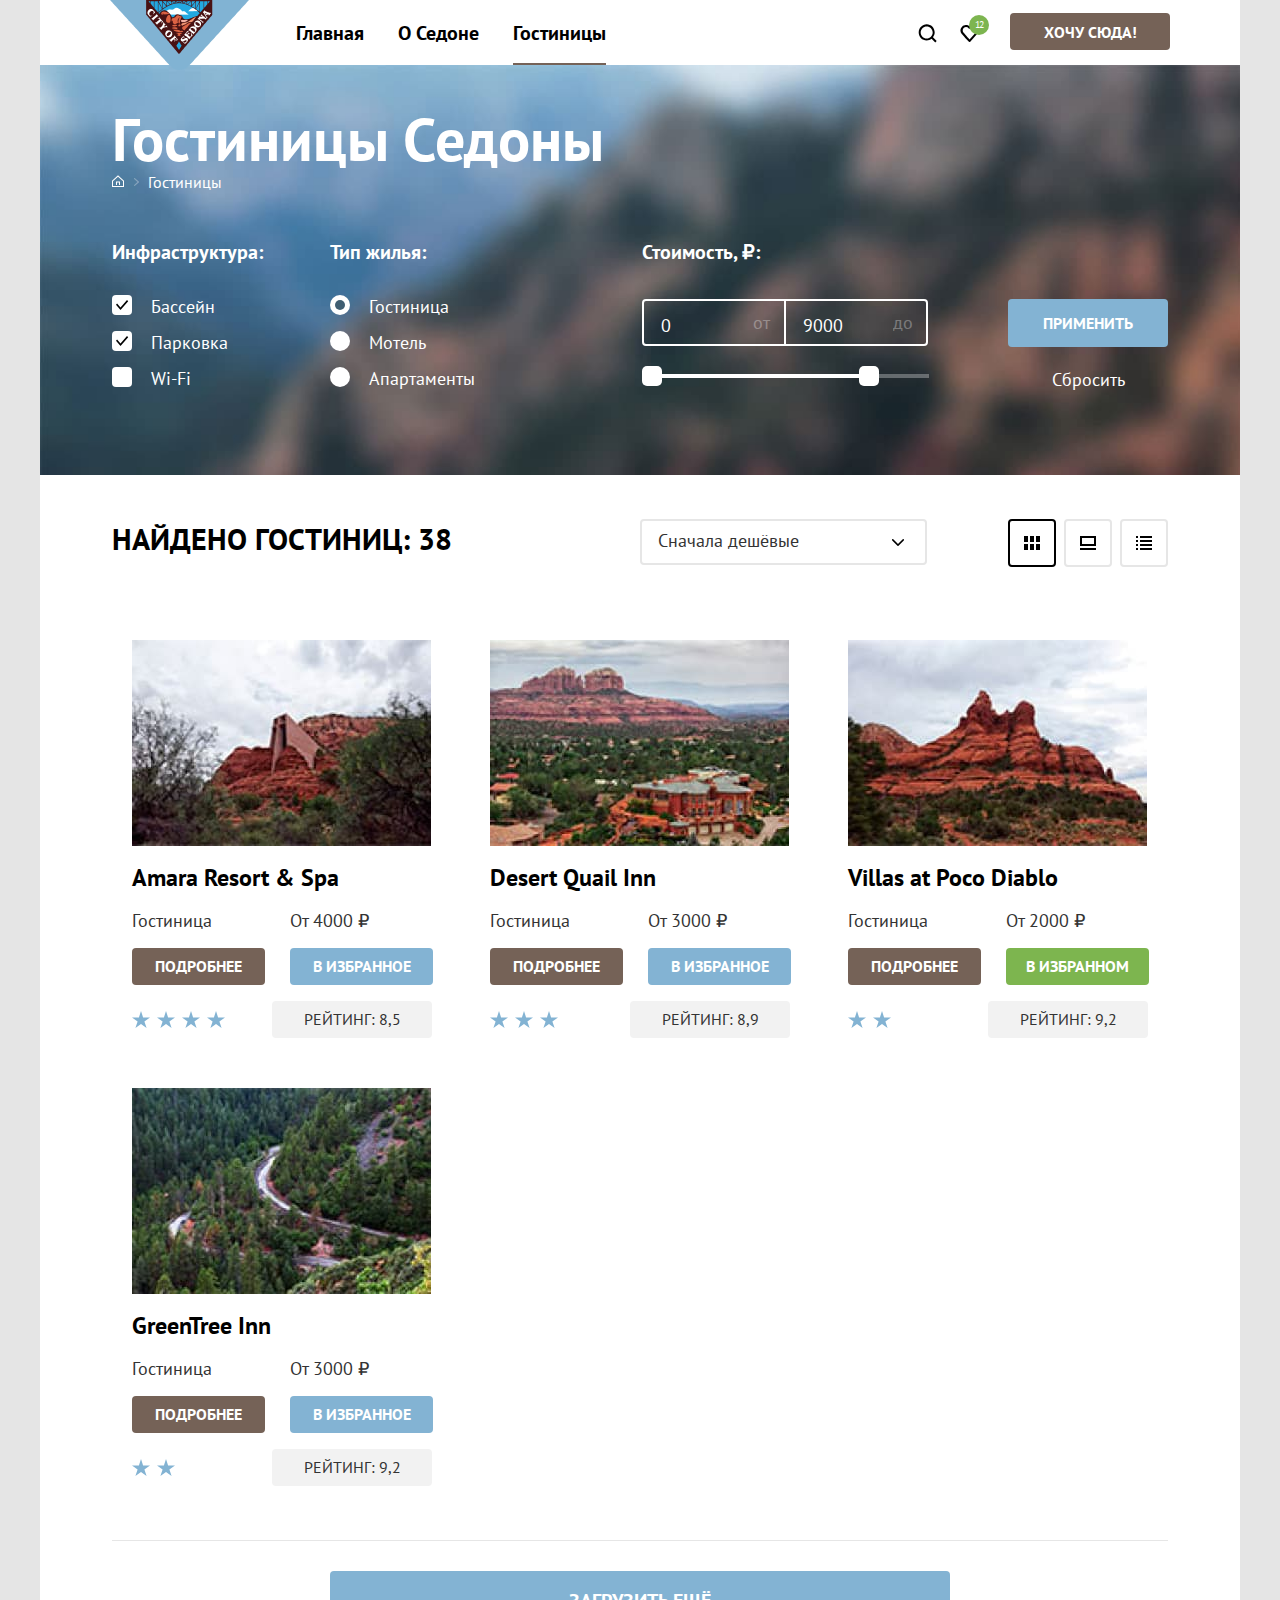
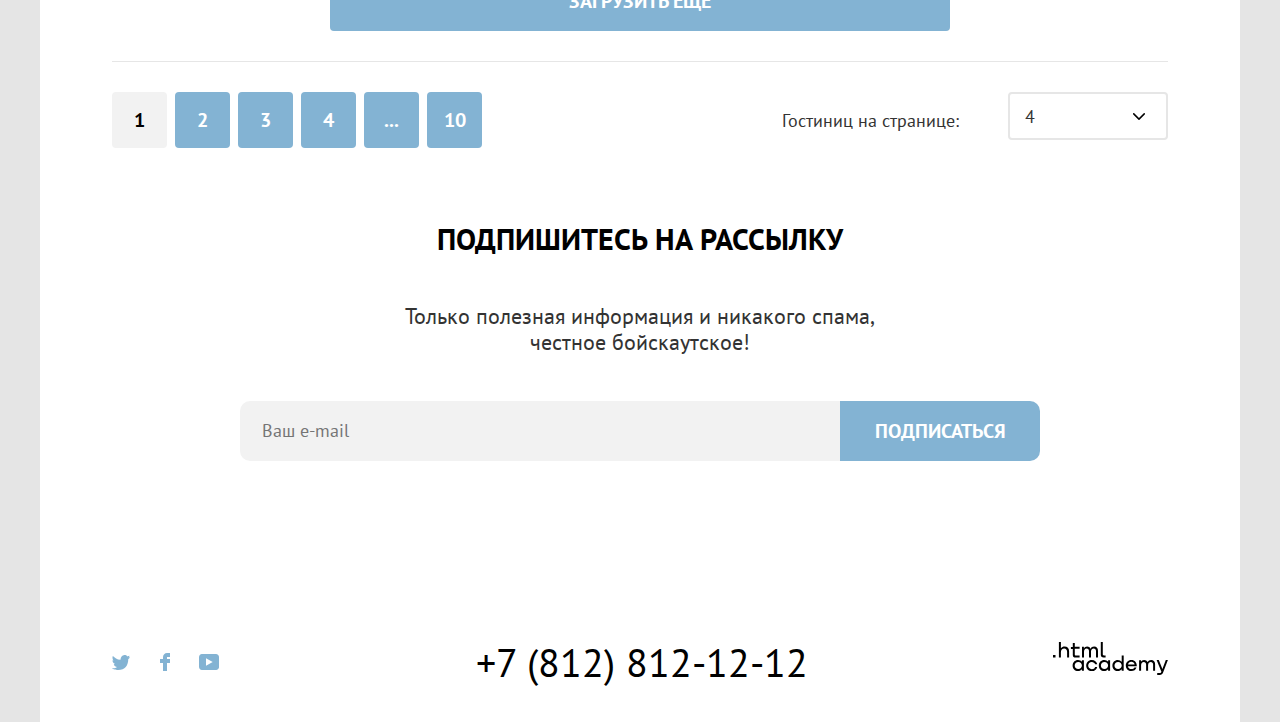
==== commit 09ea4066: "Исправляет незачтенные" ====
--- a/catalog.html
+++ b/catalog.html
@@ -11,31 +11,23 @@
       <header class="page-header">
         <nav class="navigation">
           <a class="navigation-logo" href="index.html">
-            <img class="page-header-logo" src="images/logo-header.png" width="139" height="70" alt="Логотип города Седона">
+            <img class="page-header-logo" src="images/logo-header.png" width="139" height="70" alt="Логотип города Седона.">
           </a>
           <ul class="navigation-list">
             <li class="navigation-item">
-              <a href="index.html" class="navigation-link">
-                Главная
-              </a>
-            </li>
-            <li class="navigation-item">
-              <a href="#" class="navigation-link">
-                О Седоне
-              </a>
-            </li>
-            <li class="navigation-item">
-              <a class="navigation-link navigation-link-current">
-                Гостиницы
-              </a>
+              <a href="index.html" class="navigation-link">Главная</a>
+            </li>
+            <li class="navigation-item">
+              <a href="#" class="navigation-link">О Седоне</a>
+            </li>
+            <li class="navigation-item">
+              <a class="navigation-link navigation-link-current">Гостиницы</a>
             </li>
           </ul>
           <ul class="navigation-list navigation-user">
             <li class="navigation-item">
               <a href="#" class="navigation-link">
-                <span class="visually-hidden">
-                  Поиск
-                </span>
+                <span class="visually-hidden">Поиск</span>
                 <svg class="navigation-icon" aria-hidden="true" focusable="false" width="19" height="19" viewBox="0 0 19 19" fill="none" xmlns="http://www.w3.org/2000/svg">
                   <path d="m18.682 16.911-3.7-3.7c1-1.3 1.7-3 1.7-4.9 0-4.4-3.6-8-8-8s-8 3.7-8 8.1c0 4.4 3.6 8 8 8 1.8 0 3.5-.6 4.9-1.7l3.7 3.7 1.4-1.5Zm-10-2.5c-3.3 0-6-2.7-6-6s2.7-6 6-6 6 2.7 6 6-2.7 6-6 6Z"/>
                 </svg>
@@ -43,9 +35,7 @@
             </li>
             <li class="navigation-item">
               <a href="#" class="navigation-link">
-                <span class="visually-hidden">
-                  Избранное
-                </span>
+                <span class="visually-hidden">Избранное</span>
                 <span class="navigation-icon-fav">
                   <svg class="navigation-icon" aria-hidden="true" focusable="false" width="19" height="17" fill="none" xmlns="http://www.w3.org/2000/svg">
                     <path fill-rule="evenodd" clip-rule="evenodd" d="M9.44 17c-.3 0-.6-.1-.8-.4-5.41-6.1-6.72-7.5-7.02-7.9A5.4 5.4 0 0 1 6.03 0c1.3 0 2.51.5 3.51 1.3a5.47 5.47 0 0 1 9.03 4.1c0 1.3-.5 2.5-1.3 3.4l-7.02 7.9c-.2.2-.4.3-.8.3ZM3.43 7.5c.3.4 3.5 4 6.11 6.9l6.22-7c.5-.5.7-1.2.7-2 0-1.8-1.5-3.3-3.3-3.3-1 0-2.01.5-2.71 1.3-.3.3-.6.4-.9.4-.3 0-.6-.2-.8-.4a3.7 3.7 0 0 0-2.72-1.3c-1.8 0-3.3 1.5-3.3 3.3-.1.9.3 1.6.7 2.1-.1 0-.1 0 0 0Z"/>
@@ -54,18 +44,14 @@
               </a>
             </li>
             <li class="navigation-item">
-              <a class="navigation-link button">
-                Хочу сюда!
-              </a>
+              <a href="#" class="navigation-link button">Хочу сюда!</a>
             </li>
           </ul>
         </nav>
       </header>
       <main class="main-inner main-container">
         <section class="inner-header">
-          <h1 class="inner-header-title">
-            Гостиницы Седоны
-          </h1>
+          <h1 class="inner-header-title">Гостиницы Седоны</h1>
           <ul class="breadcrumbs">
             <li class="breadcrumbs-item">
               <a class="breadcrumbs-link" href="index.html">
@@ -73,20 +59,14 @@
               </a>
             </li>
             <li class="breadcrumbs-item">
-              <a class="breadcrumbs-link">
-                Гостиницы
-              </a>
+              <a class="breadcrumbs-link">Гостиницы</a>
             </li>
           </ul>
           <section class="catalog-filter">
-            <h2 class="visually-hidden">
-              Фильтрация гостиниц
-            </h2>
+            <h2 class="visually-hidden">Фильтрация гостиниц</h2>
             <form class="catalog-filter-form" method="get" action="https://echo.htmlacademy.ru/">
               <fieldset class="catalog-filter-group">
-                <legend class="catalog-filter-title">
-                  Инфраструктура:
-                </legend>
+                <legend class="catalog-filter-title">Инфраструктура:</legend>
                 <ul class="catalog-filter-list">
                   <li class="catalog-filter-item">
                     <label class="control">
@@ -112,9 +92,7 @@
                 </ul>
               </fieldset>
               <fieldset class="catalog-filter-group">
-                <legend class="catalog-filter-title">
-                  Тип жилья:
-                </legend>
+                <legend class="catalog-filter-title">Тип жилья:</legend>
                 <ul class="catalog-filter-list">
                   <li class="catalog-filter-item">
                     <label class="control">
@@ -140,9 +118,7 @@
                 </ul>
               </fieldset>
               <fieldset class="catalog-filter-group">
-                <legend class="catalog-filter-title">
-                  Стоимость, ₽:
-                </legend>
+                <legend class="catalog-filter-title">Стоимость, ₽:</legend>
                 <div class="range-wrapper-inputs">
                   <label class="range-label">
                     <input class="range-input range-input-left" type="number" value="0" name="min-price">
@@ -156,264 +132,163 @@
                 <div class="range-scale">
                   <div class="range-bar" style="left:0px; width:227px;">
                     <button class="range-toggle toggle-min" type="button">
-                      <span class="visually-hidden">
-                        Изменить минимальную цену
-                      </span>
+                      <span class="visually-hidden">Изменить минимальную цену</span>
                     </button>
                     <button class="range-toggle toggle-max" type="button">
-                      <span class="visually-hidden">
-                        Изменить максимальную цену
-                      </span>
+                      <span class="visually-hidden">Изменить максимальную цену</span>
                     </button>
                   </div>
                 </div>
               </fieldset>
               <div class="catalog-filter-buttons">
-                <button class="button catalog-filter-button-submit button-blue" type="submit">
-                  Применить
-                </button>
-                <button class="button catalog-filter-button-reset" type="reset">
-                  Сбросить
-                </button>
+                <button class="button catalog-filter-button-submit button-blue" type="submit">Применить</button>
+                <button class="button catalog-filter-button-reset" type="reset">Сбросить</button>
               </div>
             </form>
           </section>
         </section>
         <section class="catalog-products">
           <div class="catalog-products-wrapper">
-            <h2 class="catalog-products-title">
-              Найдено гостиниц: 38
-            </h2>
+            <h2 class="catalog-products-title">Найдено гостиниц: 38</h2>
             <select class="select-control" aria-label="Сортировка">
-              <option value="cheap">
-                Сначала дешёвые
-              </option>
+              <option value="cheap">Сначала дешёвые</option>
             </select>
             <a href="#" class="card-toggle card-toggle-current">
-              <span class="visually-hidden">
-                Показать карточки
-              </span>
+              <span class="visually-hidden">Показать карточки</span>
             </a>
             <a href="#" class="card-toggle">
-              <span class="visually-hidden">
-                Показать карточки с описанием
-              </span>
+              <span class="visually-hidden">Показать карточки с описанием</span>
             </a>
             <a href="#" class="card-toggle">
-              <span class="visually-hidden">
-                Показать список
-              </span>
+              <span class="visually-hidden">Показать список</span>
             </a>
           </div>
           <ul class="product-list">
             <li class="product-card">
               <a class="product-card-link" href="#">
-                <img class="product-card-image" src="images/hotel-1.jpg" width="299" height="206" alt="Отель Седоны">
-                <h3 class="product-card-title">
-                  Amara Resort & Spa
-                </h3>
+                <img class="product-card-image" src="images/hotel-1.jpg" width="299" height="206" alt="Отель Седоны.">
+                <h3 class="product-card-title">Amara Resort & Spa</h3>
               </a>
               <div class="product-card-wrapper">
-                <span class="product-card-type-of-housing">
-                  Гостиница
-                </span>
-                <span class="product-card-price">
-                  От 4000 ₽
-                </span>
-                <a class="button button-more" href="#">
-                  Подробнее
-                </a>
-                <a class="button button-favourites button-blue" href="#">
-                  В избранное
-                </a>
+                <span class="product-card-type-of-housing">Гостиница</span>
+                <span class="product-card-price">От 4000 ₽</span>
+                <a class="button button-more" href="#">Подробнее</a>
+                <a class="button button-favourites button-blue" href="#">В избранное</a>
               </div>
               <div class="product-card-wrapper-stars">
-                <span class="visually-hidden">
-                  4 звезды
-                </span>
-                <span class="star"></span>
-                <span class="star"></span>
-                <span class="star"></span>
-                <span class="star"></span>
-                <span class="product-card-rating">
-                  Рейтинг: 8,5
-                </span>
+                <span class="visually-hidden">4 звезды</span>
+                <span class="star"></span>
+                <span class="star"></span>
+                <span class="star"></span>
+                <span class="star"></span>
+                <span class="product-card-rating">Рейтинг: 8,5</span>
               </div>
             </li>
             <li class="product-card">
               <a class="product-card-link" href="#">
-                <img class="product-card-image" src="images/hotel-2.jpg" width="299" height="206" alt="Отель Седоны">
-                <h3 class="product-card-title">
-                  Desert Quail Inn
-                </h3>
+                <img class="product-card-image" src="images/hotel-2.jpg" width="299" height="206" alt="Отель Седоны.">
+                <h3 class="product-card-title">Desert Quail Inn</h3>
               </a>
               <div class="product-card-wrapper">
-                <span class="product-card-type-of-housing">
-                  Гостиница
-                </span>
-                <span class="product-card-price">
-                  От 3000 ₽
-                </span>
-                <a class="button button-more" href="#">
-                  Подробнее
-                </a>
-                <a class="button button-favourites button-blue" href="#">
-                  В избранное
-                </a>
+                <span class="product-card-type-of-housing">Гостиница</span>
+                <span class="product-card-price">От 3000 ₽</span>
+                <a class="button button-more" href="#">Подробнее</a>
+                <a class="button button-favourites button-blue" href="#">В избранное</a>
               </div>
               <div class="product-card-wrapper-stars">
-                <span class="visually-hidden">
-                  3 звезды
-                </span>
-                <span class="star"></span>
-                <span class="star"></span>
-                <span class="star"></span>
-                <span class="product-card-rating">
-                  Рейтинг: 8,9
-                </span>
+                <span class="visually-hidden">3 звезды</span>
+                <span class="star"></span>
+                <span class="star"></span>
+                <span class="star"></span>
+                <span class="product-card-rating">Рейтинг: 8,9</span>
               </div>
             </li>
             <li class="product-card">
               <a class="product-card-link" href="#">
-                <img class="product-card-image" src="images/hotel-3.jpg" width="299" height="206" alt="Отель Седоны">
-                <h3 class="product-card-title">
-                  Villas at Poco Diablo
-                </h3>
+                <img class="product-card-image" src="images/hotel-3.jpg" width="299" height="206" alt="Отель Седоны.">
+                <h3 class="product-card-title">Villas at Poco Diablo</h3>
               </a>
               <div class="product-card-wrapper">
-                <span class="product-card-type-of-housing">
-                  Гостиница
-                </span>
-                <span class="product-card-price">
-                  От 2000 ₽
-                </span>
-                <a class="button button-more" href="#">
-                  Подробнее
-                </a>
-                <a class="button button-favourites button-favourites-current button-blue" href="#">
-                  В избранном
-                </a>
+                <span class="product-card-type-of-housing">Гостиница</span>
+                <span class="product-card-price">От 2000 ₽</span>
+                <a class="button button-more" href="#">Подробнее</a>
+                <a class="button button-favourites button-favourites-current button-blue" href="#">В избранном</a>
               </div>
               <div class="product-card-wrapper-stars">
-                <span class="visually-hidden">
-                  2 звезды
-                </span>
-                <span class="star"></span>
-                <span class="star"></span>
-                <span class="product-card-rating">
-                  Рейтинг: 9,2
-                </span>
+                <span class="visually-hidden">2 звезды</span>
+                <span class="star"></span>
+                <span class="star"></span>
+                <span class="product-card-rating">Рейтинг: 9,2</span>
               </div>
             </li>
             <li class="product-card">
               <a class="product-card-link" href="#">
-                <img class="product-card-image" src="images/hotel-4.jpg" width="299" height="206" alt="Отель Седоны">
-                <h3 class="product-card-title">
-                  GreenTree Inn
-                </h3>
+                <img class="product-card-image" src="images/hotel-4.jpg" width="299" height="206" alt="Отель Седоны.">
+                <h3 class="product-card-title">GreenTree Inn</h3>
               </a>
               <div class="product-card-wrapper">
-                <span class="product-card-type-of-housing">
-                  Гостиница
-                </span>
-                <span class="product-card-price">
-                  От 3000 ₽
-                </span>
-                <a class="button button-more" href="#">
-                  Подробнее
-                </a>
-                <a class="button button-favourites button-blue" href="#">
-                  В избранное
-                </a>
+                <span class="product-card-type-of-housing">Гостиница</span>
+                <span class="product-card-price">От 3000 ₽</span>
+                <a class="button button-more" href="#">Подробнее</a>
+                <a class="button button-favourites button-blue" href="#">В избранное</a>
               </div>
               <div class="product-card-wrapper-stars">
-                <span class="visually-hidden">
-                  2 звезды
-                </span>
-                <span class="star"></span>
-                <span class="star"></span>
-                <span class="product-card-rating">
-                  Рейтинг: 9,2
-                </span>
+                <span class="visually-hidden">2 звезды</span>
+                <span class="star"></span>
+                <span class="star"></span>
+                <span class="product-card-rating">Рейтинг: 9,2</span>
               </div>
             </li>
           </ul>
           <div class="pagination-show-more-wrapper">
-            <button class="button pagination-show-more button-blue" type="button">
-              Загрузить ещё
-            </button>
+            <button class="button pagination-show-more button-blue" type="button">Загрузить ещё</button>
           </div>
           <div class="pagination-container">
             <ol class="pagination">
               <li class="pagination-item">
-                <a class="pagination-link pagination-current">
-                  1
-                </a>
-              </li>
-              <li class="pagination-item">
-                <a class="pagination-link" href="#">
-                  2
-                </a>
-              </li>
-              <li class="pagination-item">
-                <a class="pagination-link" href="#">
-                  3
-                </a>
-              </li>
-              <li class="pagination-item">
-                <a class="pagination-link" href="#">
-                  4
-                </a>
-              </li>
-              <li class="pagination-item">
-                <a class="pagination-link" href="#">
-                  ...
-                </a>
-              </li>
-              <li class="pagination-item">
-                <a class="pagination-link" href="#">
-                  10
-                </a>
+                <a class="pagination-link pagination-current">1</a>
+              </li>
+              <li class="pagination-item">
+                <a class="pagination-link" href="#">2</a>
+              </li>
+              <li class="pagination-item">
+                <a class="pagination-link" href="#">3</a>
+              </li>
+              <li class="pagination-item">
+                <a class="pagination-link" href="#">4</a>
+              </li>
+              <li class="pagination-item">
+                <a class="pagination-link" href="#">...</a>
+              </li>
+              <li class="pagination-item">
+                <a class="pagination-link" href="#">10</a>
               </li>
             </ol>
-            <label class="count-items" for="count-items">
-              Гостиниц на странице:
-            <select class="select-control" id="count-items" >
-              <option value="4" selected>4</option>
-            </select>
-           </label>
+            <label class="count-items" for="count-items">Гостиниц на странице:
+              <select class="select-control" id="count-items">
+                <option value="4" selected>4</option>
+              </select>
+            </label>
           </div>
         </section>
       </main>
       <footer class="page-footer catalog-footer">
         <section class="subscription">
-          <h2 class="subscription-title">
-            Подпишитесь на рассылку
-          </h2>
-          <p class="subscription-text">
-            Только полезная информация и никакого спама, <br>
-      честное бойскаутское!
-          </p>
+          <h2 class="subscription-title">Подпишитесь на рассылку</h2>
+          <p class="subscription-text">Только полезная информация и никакого спама, <br>честное бойскаутское!</p>
           <form class="subscription-form" method="post" action="https://echo.htmlacademy.ru/">
             <label class="visually-hidden" for="subscription-email">E-mail</label>
-            <input class="field" id="subscription-email" type="email" name="subscription-email"
-            placeholder="Ваш e-mail" required>
-            <button class="button subscription-button button-blue" type="submit">
-              Подписаться
-            </button>
+            <input class="field" id="subscription-email" type="email" name="subscription-email" placeholder="Ваш e-mail" required>
+            <button class="button subscription-button button-blue" type="submit">Подписаться</button>
           </form>
         </section>
         <div class="footer-container">
           <section class="footer-social">
-            <h2 class="footer-social-title visually-hidden">
-              Социальные сети
-            </h2>
+            <h2 class="footer-social-title visually-hidden">Социальные сети</h2>
             <ul class="footer-social-list">
               <li class="footer-social-item">
                 <a class="footer-social-link footer-social-tw" href="https://twitter.com/htmlacademy_ru">
-                  <span class="visually-hidden">
-                    Twitter
-                  </span>
+                  <span class="visually-hidden">Twitter</span>
                   <svg aria-hidden="true" focusable="false" width="18" height="15" viewBox="0 0 18 15" fill="none" xmlns="http://www.w3.org/2000/svg">
                     <path d="M11.6.2c1.8-.5 3.2.3 3.8 1.2.7-.2 1.4-.5 2.1-.7 0 .9-.6 1.5-.9 1.8.7.1 1.4-.6 1.4-.6-.2 1-1.1 1.8-1.7 2C16.1 10.7 13 15.1 5.7 15h-.5c-.4 0-4.4-.5-5.2-1.9 2.4.2 4.1-.4 5-1.2-1-.3-2.9-.4-3.2-2.9.4.1.6.2 1.3.1C1.8 8.3.4 7.5.5 5.3c.3.3 1.1.5 1.4.5C1.1 5.6-.2 2.5.9.9c1.9 1.9 4 3.6 7.6 3.8C8.7 2.3 9.7.8 11.6.2Z"/>
                   </svg>
@@ -421,9 +296,7 @@
               </li>
               <li class="footer-social-item">
                 <a class="footer-social-link footer-social-fb" href="https://www.facebook.com/htmlacademy">
-                  <span class="visually-hidden">
-                    Facebook
-                  </span>
+                  <span class="visually-hidden">Facebook</span>
                   <svg aria-hidden="true" focusable="false" width="10" height="18" viewBox="0 0 10 18" fill="none" xmlns="http://www.w3.org/2000/svg">
                     <path d="M7 0C4.8 0 3 1.8 3 4v2H0v4h3v8h4v-8h3V6H7V4h3V0H7Z"/>
                   </svg>
@@ -431,9 +304,7 @@
               </li>
               <li class="footer-social-item">
                 <a class="footer-social-link footer-social-yt" href="https://www.youtube.com/c/HTMLAcademyRUS">
-                  <span class="visually-hidden">
-                    YouTube
-                  </span>
+                  <span class="visually-hidden">YouTube</span>
                   <svg aria-hidden="true" focusable="false" width="20" height="16" viewBox="0 0 20 16" fill="none" xmlns="http://www.w3.org/2000/svg">
                     <path d="M17 0H2.9C1.2 0 0 1.5 0 3.2v9.5C0 14.5 1.2 16 2.9 16h14.3c1.5 0 2.9-1.5 2.9-3.2V3.2C19.9 1.5 18.7 0 17 0ZM7 11.8V4.2L13.7 8 7 11.8Z"/>
                   </svg>
@@ -442,15 +313,11 @@
             </ul>
           </section>
           <section class="footer-contacts">
-            <h2 class="footer-contacts-title visually-hidden">
-              Контакты
-            </h2>
+            <h2 class="footer-contacts-title visually-hidden">Контакты</h2>
             <a class="footer-contacts-phone" href="tel:+78128121212">+7 (812) 812-12-12</a>
           </section>
           <section class="footer-copyright">
-            <h2 class="footer-copyright-title visually-hidden">
-              Html Academy
-            </h2>
+            <h2 class="footer-copyright-title visually-hidden">Html Academy</h2>
             <a class="footer-copyright-link" href="https://htmlacademy.ru/">
               <svg aria-hidden="true" focusable="false" width="115" height="33" viewBox="0 0 115 33" fill="none" xmlns="http://www.w3.org/2000/svg">
                 <path d="M0 12.9v2.6h2.5v-2.6H0ZM11.6 4.5c-1.6 0-2.8.7-3.6 1.7h-.1V0h-2v15.5h2v-5.3c0-2.1 1.3-3.6 3.3-3.6 1.8 0 2.9 1.4 2.9 3.2v5.7h2V9.4c.1-3-1.8-4.9-4.5-4.9ZM26.6 4.8h-4.8V1.1h-2v3.8h-1.9v2h1.9v6c0 1.7 1 2.7 2.7 2.7h4.1v-2h-3.7c-.7 0-1.1-.4-1.1-1.1V6.8h4.8v-2ZM41.1 4.6c-1.6 0-2.9.8-3.5 2.1h-.1c-.6-1.2-1.8-2.1-3.4-2.1-1.4 0-2.5.8-3.1 1.8h-.1V4.8H29v10.6h2V10c0-2 1-3.5 2.6-3.5 1.5 0 2.4 1 2.4 2.6v6.3h2V9.8c0-2.4 1.4-3.3 2.6-3.3 1.5 0 2.4 1 2.4 2.6v6.3h2V8.9c.1-2.5-1.4-4.3-3.9-4.3ZM47.8 12.7c0 1.7 1 2.7 2.8 2.7h2v-2h-1.7c-.7 0-1.1-.4-1.1-1.1V0h-2v12.7ZM28.9 19.7c-.9-1.1-2.2-1.8-3.9-1.8-3.1 0-5.4 2.3-5.4 5.6s2.3 5.6 5.4 5.6c1.8 0 3-.8 3.8-1.9h.1v1.6h2V18.2h-2v1.5Zm-3.6 7.4c-2.2 0-3.6-1.6-3.6-3.6s1.4-3.6 3.6-3.6 3.6 1.6 3.6 3.6c0 1.9-1.4 3.6-3.6 3.6ZM44.2 22c-.5-2.4-2.6-4.1-5.4-4.1-3.4 0-5.6 2.5-5.6 5.6 0 3.1 2.2 5.6 5.6 5.6 2.8 0 4.9-1.8 5.4-4.2h-2.1c-.4 1.3-1.7 2.3-3.3 2.3-2.2 0-3.6-1.6-3.6-3.6s1.4-3.6 3.6-3.6c1.6 0 2.8 1 3.3 2.2h2.1V22ZM55.1 19.7c-.9-1.1-2.2-1.8-3.9-1.8-3.1 0-5.4 2.3-5.4 5.6s2.3 5.6 5.4 5.6c1.8 0 3-.8 3.8-1.9h.1v1.6h2V18.2h-2v1.5Zm-3.6 7.4c-2.2 0-3.6-1.6-3.6-3.6s1.4-3.6 3.6-3.6 3.6 1.6 3.6 3.6c0 1.9-1.5 3.6-3.6 3.6ZM68.7 19.8c-.9-1.1-2.2-1.9-3.9-1.9-3.1 0-5.4 2.3-5.4 5.6s2.2 5.6 5.4 5.6c1.7 0 3-.8 3.8-1.8h.1v1.5h2V13.4h-2v6.4Zm-3.6 7.3c-2.2 0-3.6-1.6-3.6-3.6s1.4-3.6 3.6-3.6 3.6 1.6 3.6 3.6c-.1 2-1.5 3.6-3.6 3.6ZM78.3 17.9c-3.3 0-5.5 2.5-5.5 5.6 0 3 2.1 5.6 5.5 5.6 2.5 0 4.5-1.3 5.2-3.6h-2.1c-.5 1-1.6 1.6-3 1.6-1.9 0-3.3-1.3-3.4-2.9h8.8c.2-3.6-2-6.3-5.5-6.3Zm0 1.9c1.7 0 3 1 3.3 2.6h-6.5c.3-1.5 1.5-2.6 3.2-2.6ZM98.2 17.9c-1.6 0-2.9.8-3.6 2h-.1c-.6-1.2-1.8-2-3.4-2-1.4 0-2.5.7-3.1 1.8v-1.5h-1.9v10.6h2v-5.4c0-2 1-3.4 2.6-3.5 1.5 0 2.4 1 2.4 2.6v6.3h2v-5.6c0-2.4 1.4-3.3 2.6-3.3 1.5 0 2.4 1 2.4 2.6v6.3h2v-6.5c.1-2.6-1.4-4.4-3.9-4.4ZM109.4 27l-3.6-8.9h-2.2l4.8 11.6c-.3.9-.7 1.2-1.7 1.2h-2.5v2h2.5c1.8 0 2.8-.8 3.5-2.6l4.7-12.2h-2.1l-3.4 8.9Z"/>
@@ -460,68 +327,48 @@
         </div>
       </footer>
 
-      <div class="modal-container  modal-container-close">
+      <div class="modal-container modal-container-close">
         <div class="modal modal-search">
           <button class="modal-close-button" type="button">
-            <span class="visually-hidden">
-              Закрыть модальное окно
-            </span>
+            <span class="visually-hidden">Закрыть модальное окно</span>
           </button>
           <div class="modal-content">
-            <h2 class="modal-title">
-              Поиск гостиницы в Седоне
-            </h2>
+            <h2 class="modal-title">Поиск гостиницы в Седоне</h2>
             <form class="search-form" method="post" action="https://echo.htmlacademy.ru/">
-              <label class="search-form-label" for="date-check-in">
-                  Дата заезда:
-              </label>
+              <label class="search-form-label" for="date-check-in">Дата заезда:</label>
               <div class="search-date-container">
                 <input class="field search-form-input" id="date-check-in" type="text" name="date-check-in" value="27 апреля 2020" placeholder="Укажите дату" required>
-              </div>
-              <span class="search-message search-message-error">
-                Мы не можем отправить вас в прошлое.
-              </span>
-              <label class="search-form-label" for="date-check-out">
-                Дата выезда:
-              </label>
+                <span class="search-message search-message-error">Мы не можем отправить вас в прошлое.</span>
+              </div>
+              <label class="search-form-label" for="date-check-out">Дата выезда:</label>
               <div class="search-date-container">
                 <input class="field search-form-input" id="date-check-out" type="text" name="date-check-out" placeholder="Укажите дату" value="1 сентября 2021" required>
-              </div>
-              <span class="search-message">
-                На эти даты есть свободные номера. Пока есть.
-              </span>
-              <label class="search-form-label">
-                Взрослые:
-              </label>
+                <span class="search-message">На эти даты есть свободные номера. Пока есть.</span>
+              </div>
+              <label class="search-form-label">Взрослые:</label>
               <div class="search-number-container">
                 <button class="search-number-button search-number-minus" type="submit"></button>
-                <input class="field search-form-input" type="number" name="adults" value="2">
+                <input class="field search-form-input" type="number" name="adults" value="2" required>
                 <button class="search-number-button search-number-plus" type="submit"></button>
               </div>
               <span class="form-label-icon">
-                <label class="search-form-label search-form-label-children">
-                  Дети:
-                </label>
+                <label class="search-form-label search-form-label-children">Дети:</label>
                 <span class="tooltip">
-                <button class="tooltip-toggle" type="button" aria-labelledby="tooltip-label">
-                  <svg class="tooltip-icon" width="1" height="9" viewBox="0 0 1 9" fill="currentColor" xmlns="http://www.w3.org/2000/svg">
-                    <g clip-path="url(#a)"><path d="M0 9h1V3H0v6ZM1 0H0v1h1V0Z"/></g>
-                    <defs><clipPath id="a"><path d="M0 0h1v9H0z"/></clipPath></defs>
-                  </svg>
-                </button>
-                <span class="tooltip-text" role="tooltip" id="tooltip-label">
-                  Укажите количество детей, которые будут с вами, возраст которых от 6 до 18 лет. Дети до 6 лет размещаются бесплатно.
+                  <button class="tooltip-toggle" type="button" aria-labelledby="tooltip-label">
+                    <svg class="tooltip-icon" width="1" height="9" viewBox="0 0 1 9" fill="currentColor" xmlns="http://www.w3.org/2000/svg">
+                      <g clip-path="url(#a)"><path d="M0 9h1V3H0v6ZM1 0H0v1h1V0Z"/></g>
+                      <defs><clipPath id="a"><path d="M0 0h1v9H0z"/></clipPath></defs>
+                    </svg>
+                  </button>
+                  <span class="tooltip-text" role="tooltip" id="tooltip-label">Укажите количество детей, которые будут с вами, возраст которых от 6 до 18 лет. Дети до 6 лет размещаются бесплатно.</span>
                 </span>
-               </span>
               </span>
               <div class="search-number-container">
                 <button class="search-number-button search-number-minus" type="submit"></button>
                 <input class="field search-form-input" type="number" name="children" value="1">
                 <button class="search-number-button search-number-plus" type="submit"></button>
               </div>
-              <button class="search-form-button button-blue button" type="submit">
-                Найти
-              </button>
+              <button class="search-form-button button-blue button" type="submit">Найти</button>
             </form>
           </div>
         </div>
--- a/styles/styles.css
+++ b/styles/styles.css
@@ -211,22 +211,23 @@
   opacity: 0.3;
 }
 
-.main-index {
+.main-container {
+  flex-grow: 1;
+  margin-top: -5px;
+}
+
+.promo-image {
+  background-color:#000000;
   background-image: url("../images/index-background.jpg");
   background-size: 100% auto;
   background-repeat: no-repeat;
-}
-
-.main-container {
-  flex-grow: 1;
   padding-top: 51px;
-  margin-top: -5px;
+  padding-bottom: 82px;
 }
 
 .promo-logo {
   display: block;
   margin: 0 auto;
-  margin-bottom: 145px;
 }
 
 .promo-text {
@@ -235,7 +236,7 @@
   text-align: center;
   color: #333333;
   width: 720px;
-  margin: 0 auto;
+  margin: 63px auto 80px auto;
   margin-bottom: 80px;
 }
 
@@ -700,13 +701,13 @@
   line-height: 40px;
   text-transform: uppercase;
   color: #000000;
-  margin: 0;
-  margin-bottom: 32px;
+  margin: 0 0 62px;
 }
 
 .search-form {
   display: grid;
   grid-template-columns: 155px 133px 1fr 133px;
+  gap: 40px 0;
 }
 
 .search-date-container {
@@ -849,7 +850,9 @@
   font-size: 16px;
   line-height: 40px;
   margin-bottom: 11px;
-  grid-column: 2 / -1;
+  position: absolute;
+  top: 45px;
+  left: 0;
 }
 
 .search-message-error {
@@ -861,7 +864,6 @@
   height: 60px;
   font-size: 20px;
   line-height: 40px;
-  margin-top: 40px;
 }
 
 .tooltip {
@@ -928,16 +930,17 @@
   margin-right: auto;
 }
 
-.main-inner {
-  background-image: url("../images/catalog-background.jpg");
-  background-size: 100% auto;
-  background-repeat: no-repeat;
-  padding: 35px 72px 0 72px;
+ .main-inner {
+  padding: 0;
 }
 
 .inner-header {
   color: #ffffff;
-  padding-bottom: 83px;
+  background-color: #000000;
+  background-image: url("../images/catalog-background.jpg");
+  background-size: cover;
+  background-repeat: no-repeat;
+  padding: 35px 72px 83px 72px;
 }
 
 .inner-header-title {
@@ -1043,6 +1046,10 @@
 }
 
 .control-input:focus + .control-mark {
+  outline: 3px solid #83b3d3;
+}
+
+.control-input:not(:checked):focus + .control-mark {
   outline: 3px solid #83b3d3;
 }
 
@@ -1259,7 +1266,7 @@
 }
 
 .catalog-products {
-  padding-top: 44px;
+  padding: 44px 72px 0 72px;
 }
 
 .catalog-products-wrapper {
